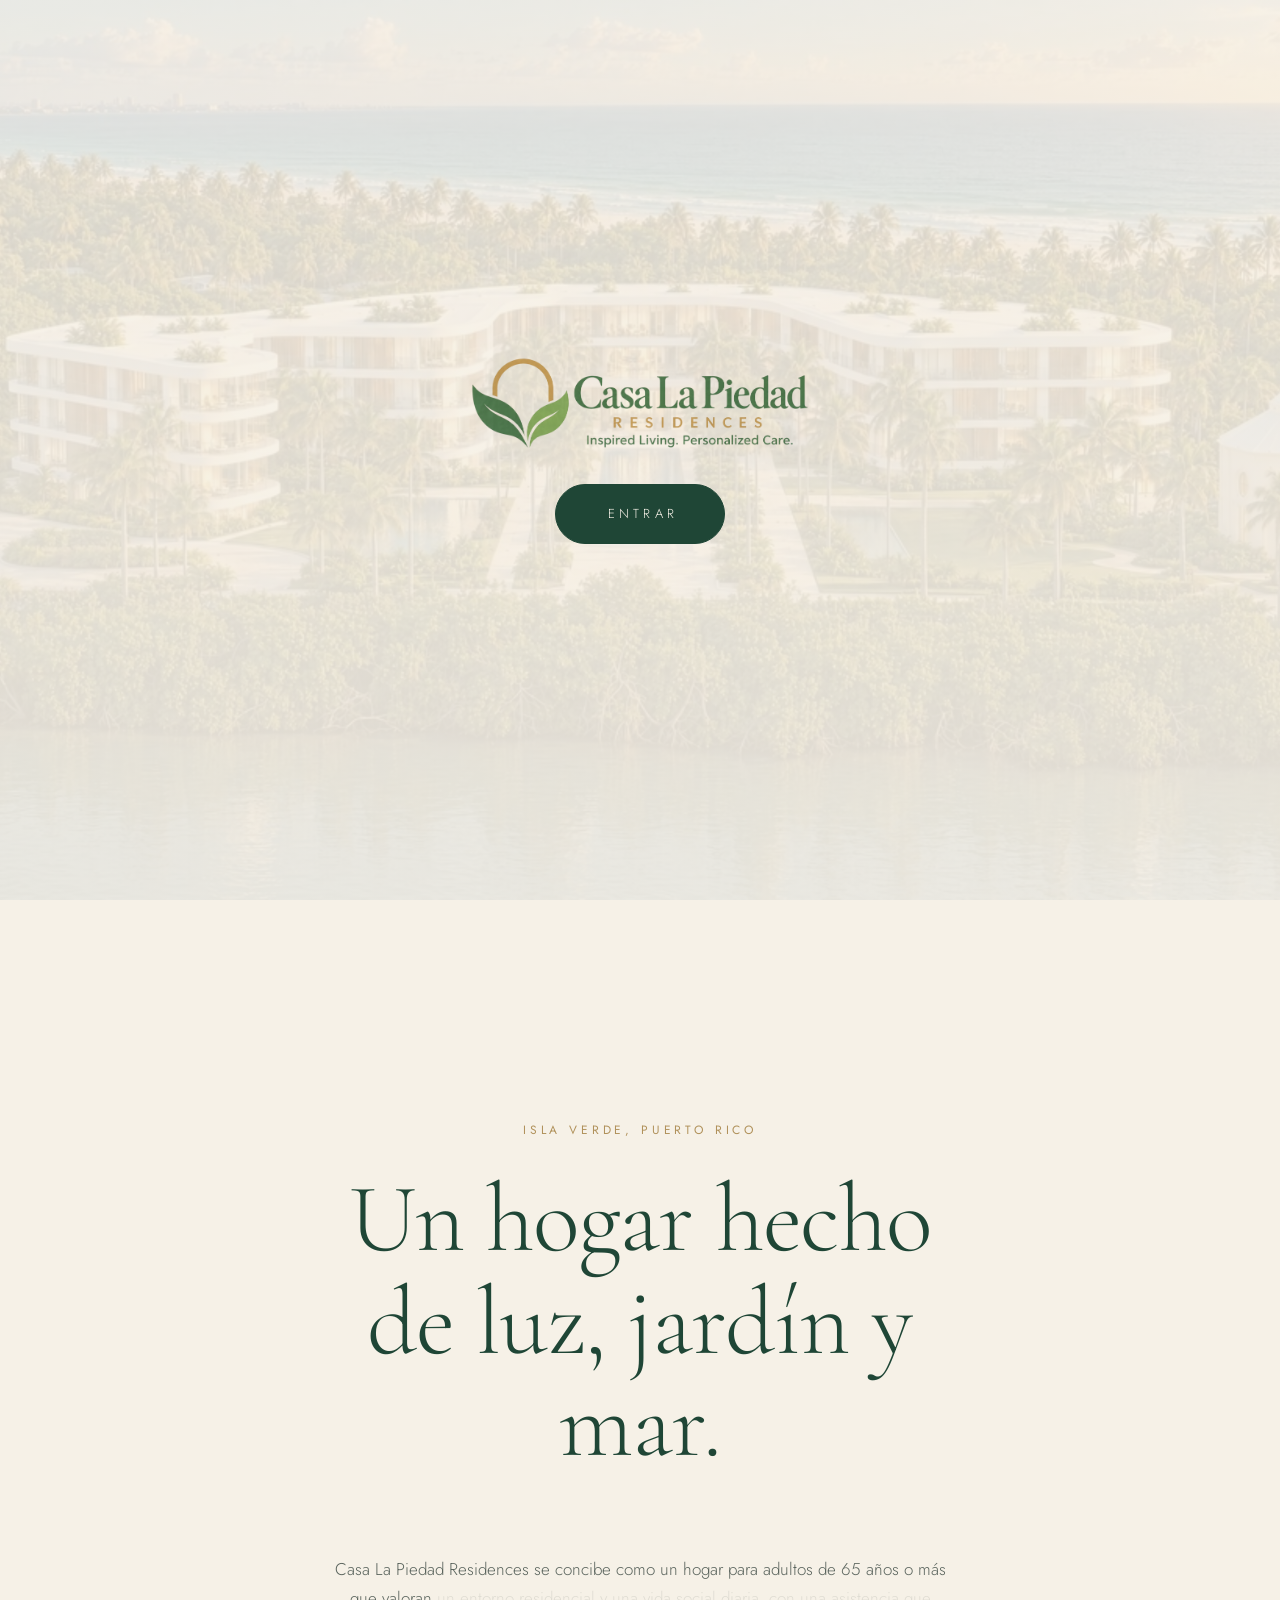
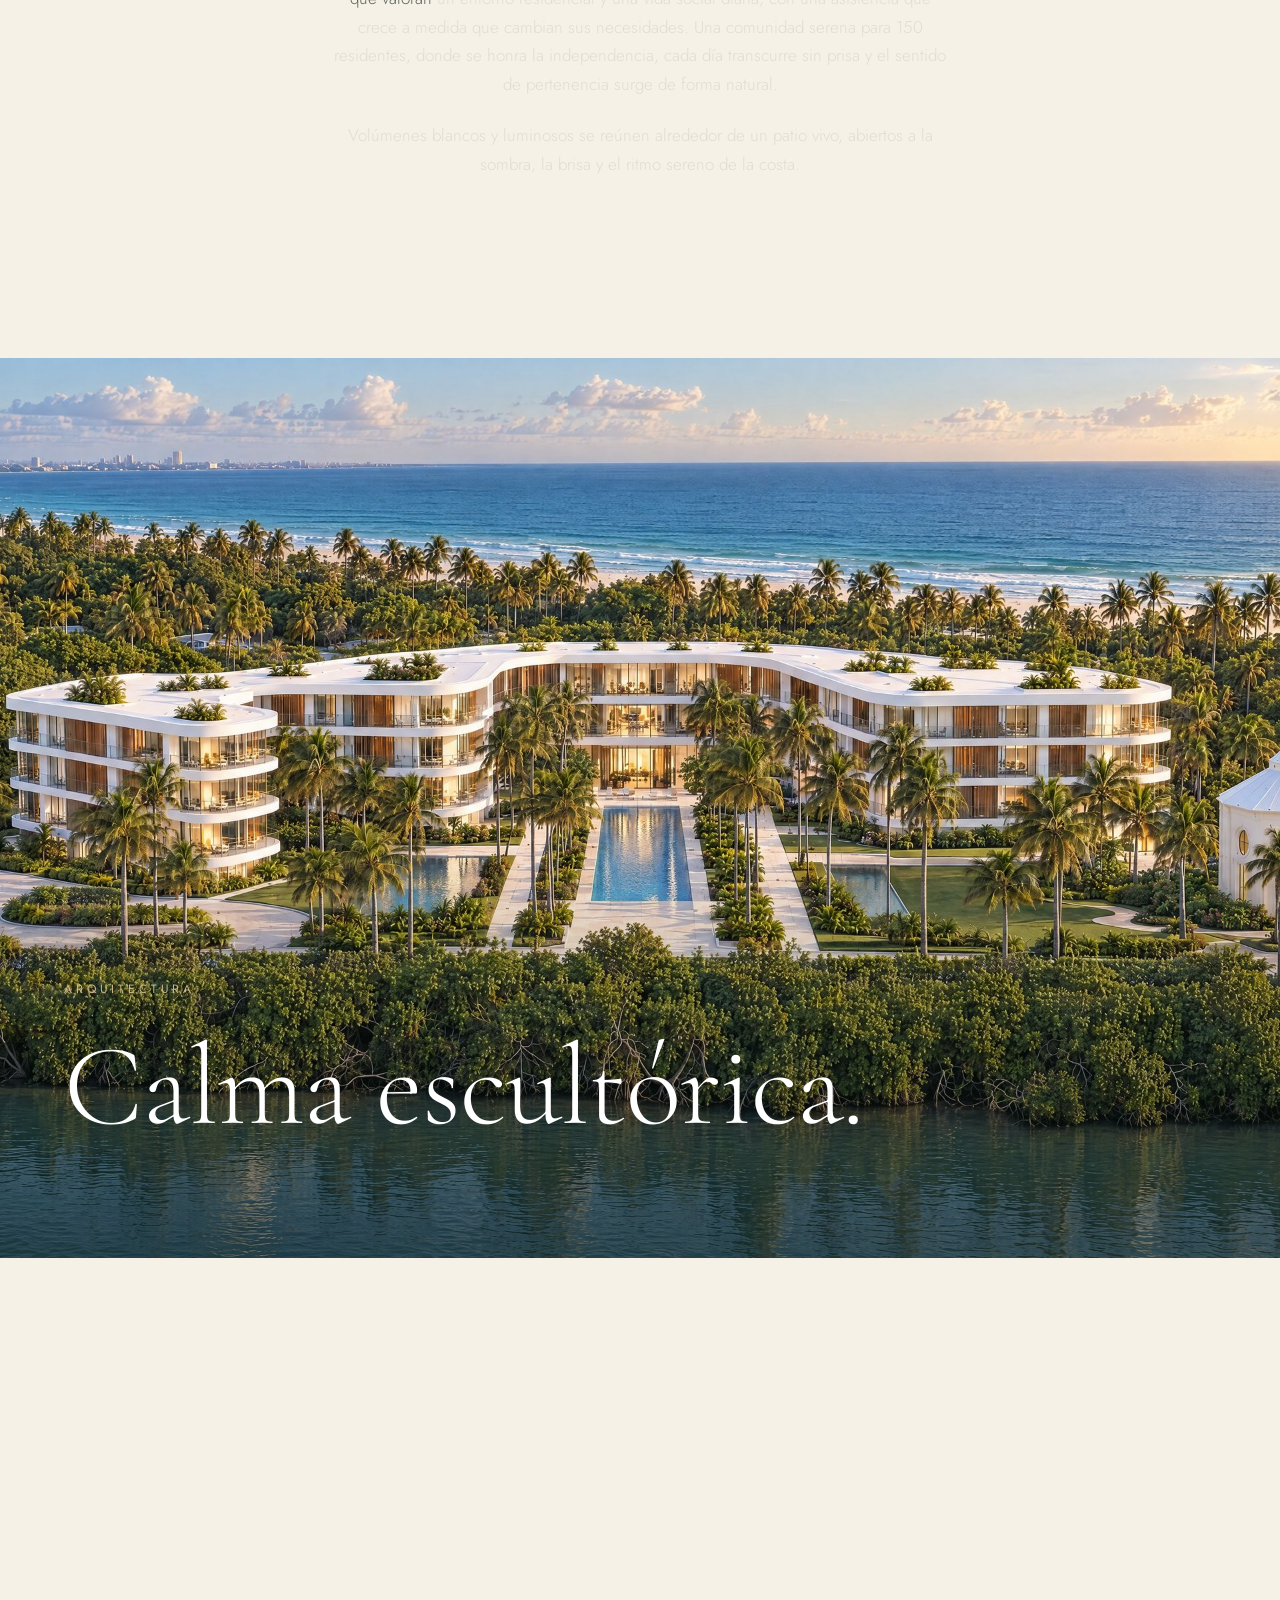
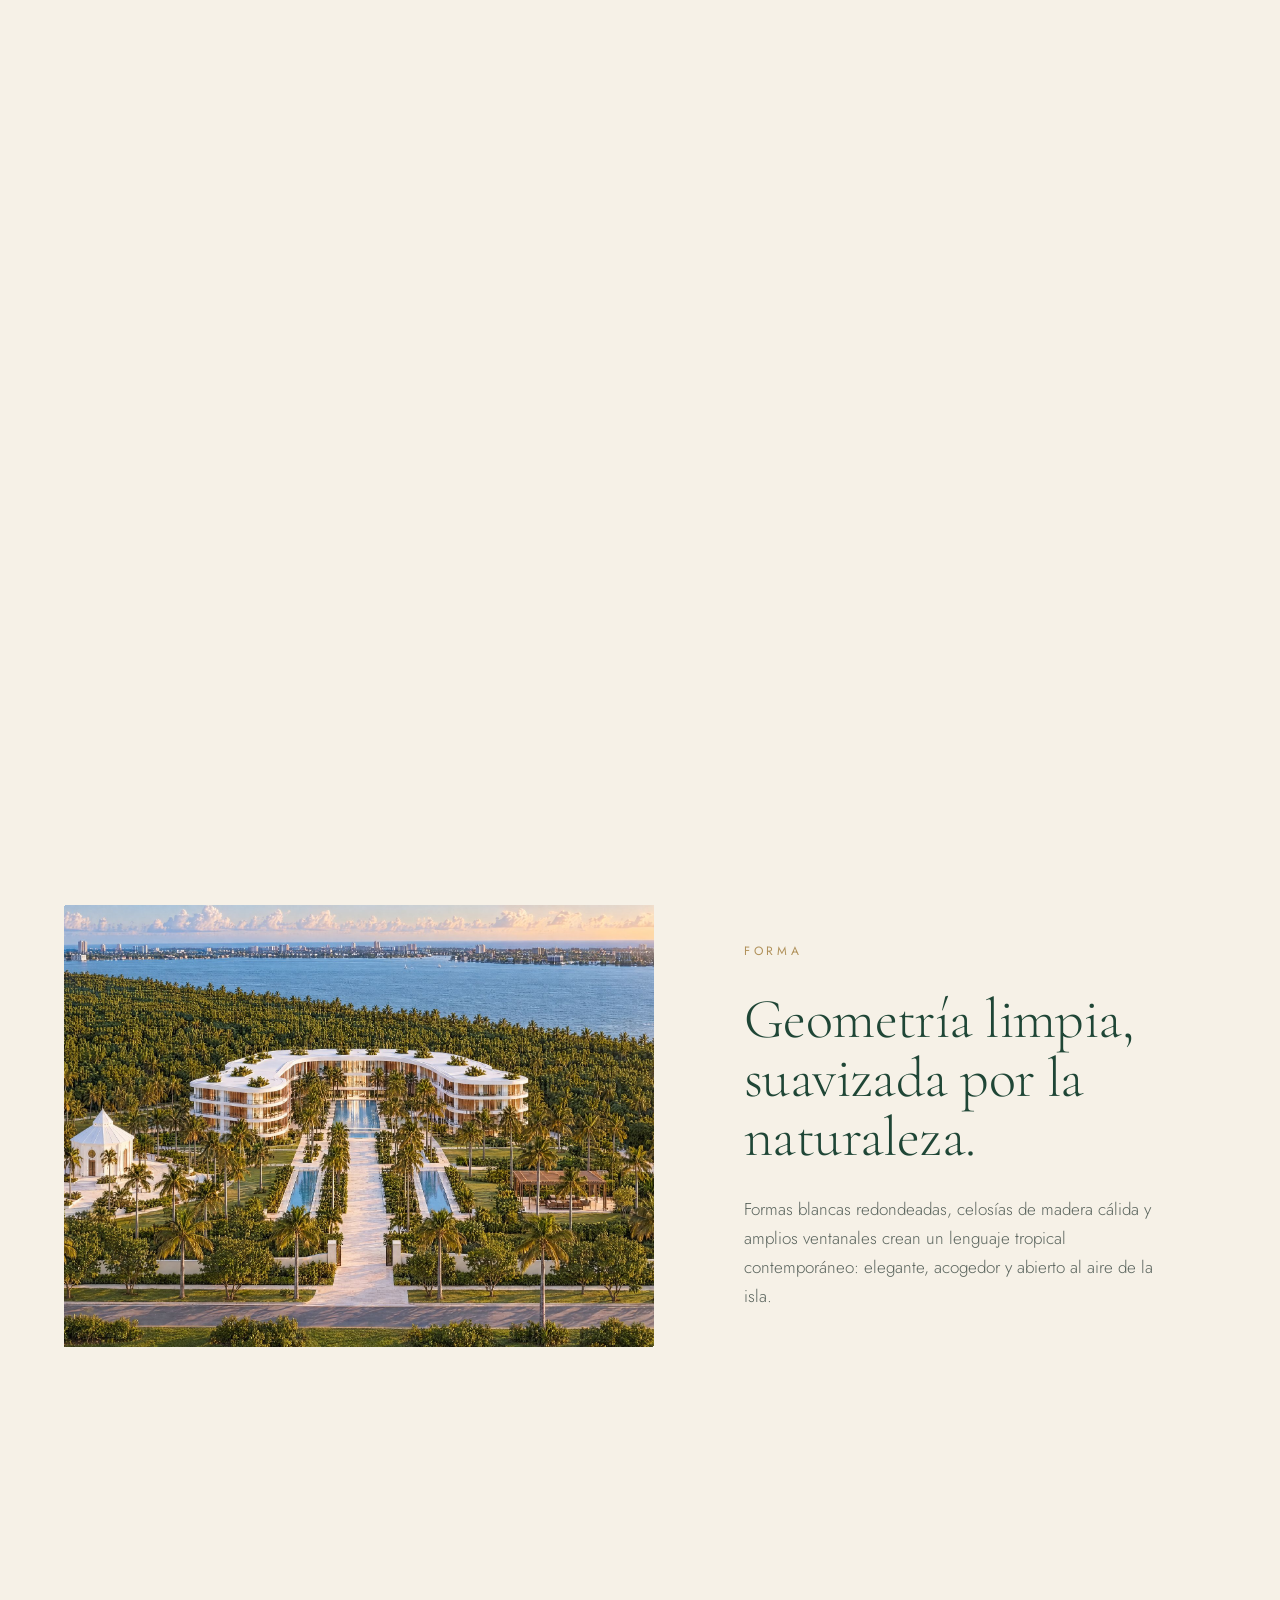
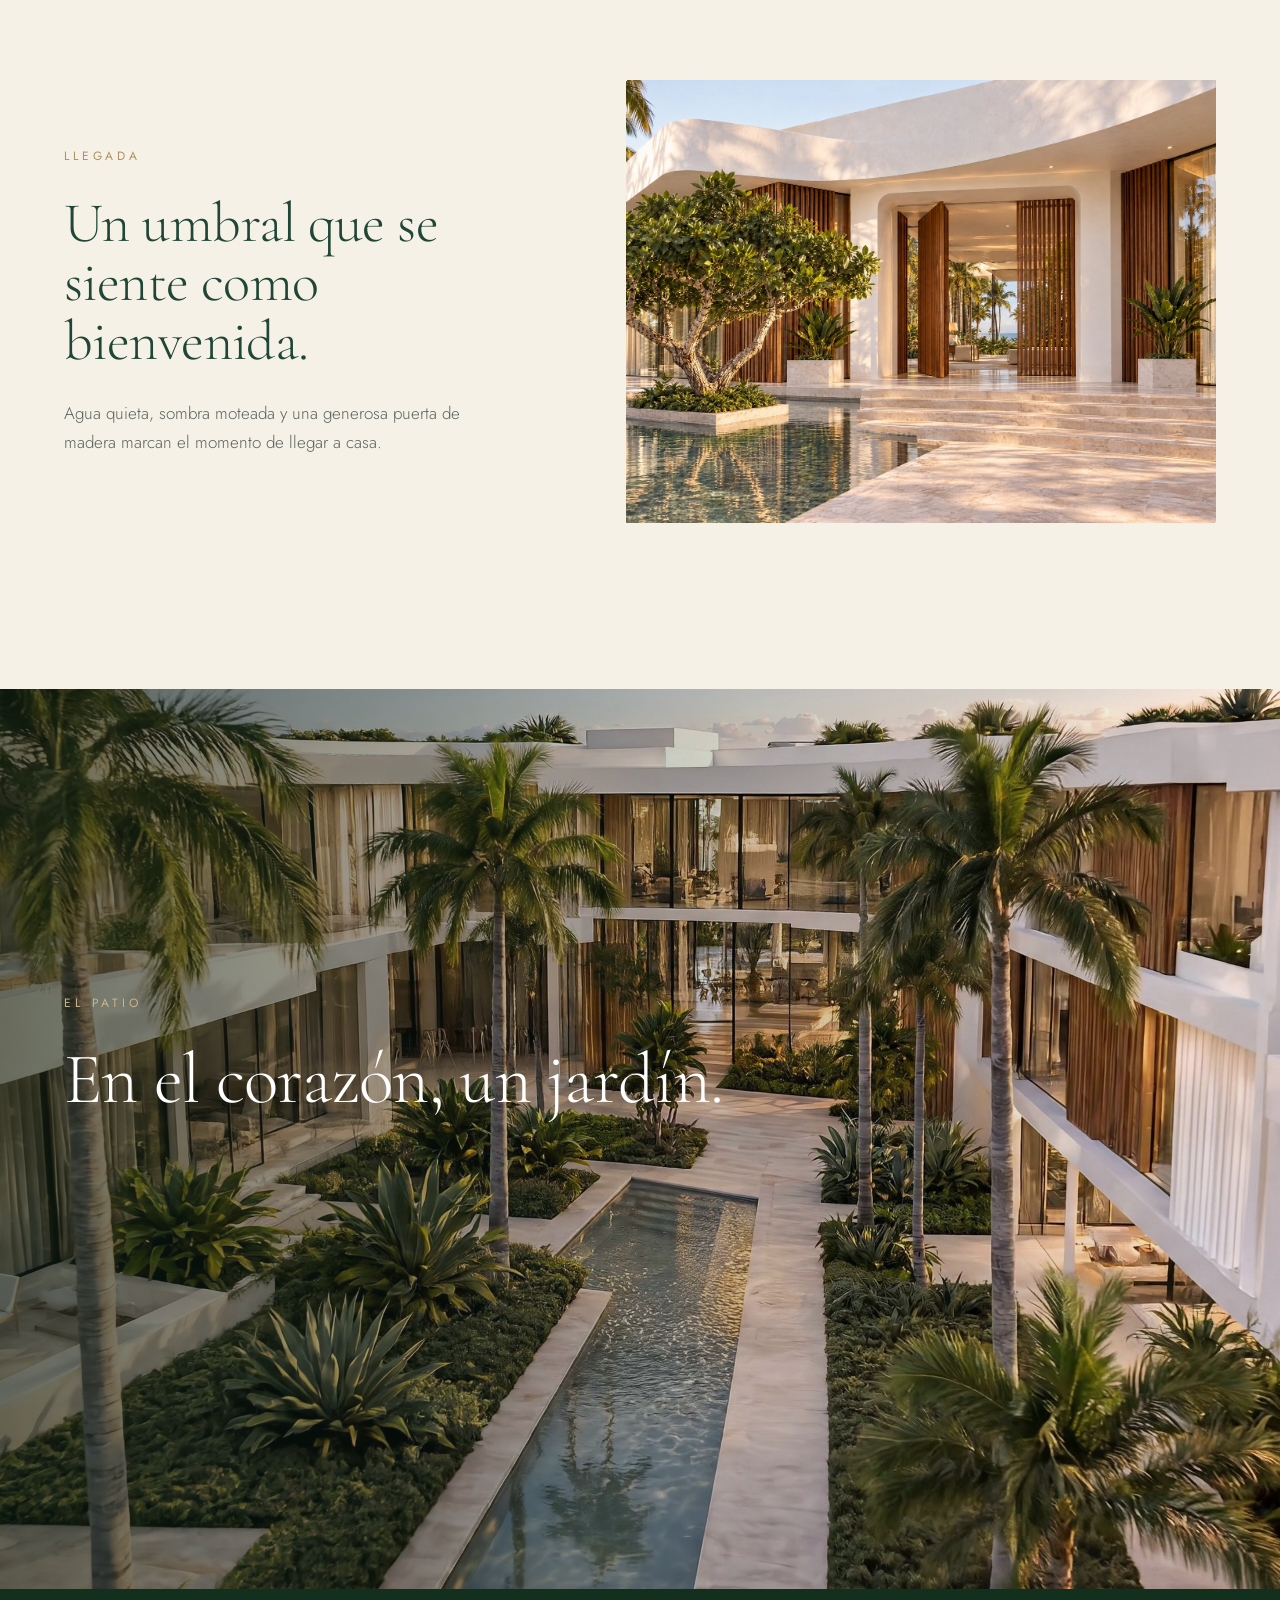
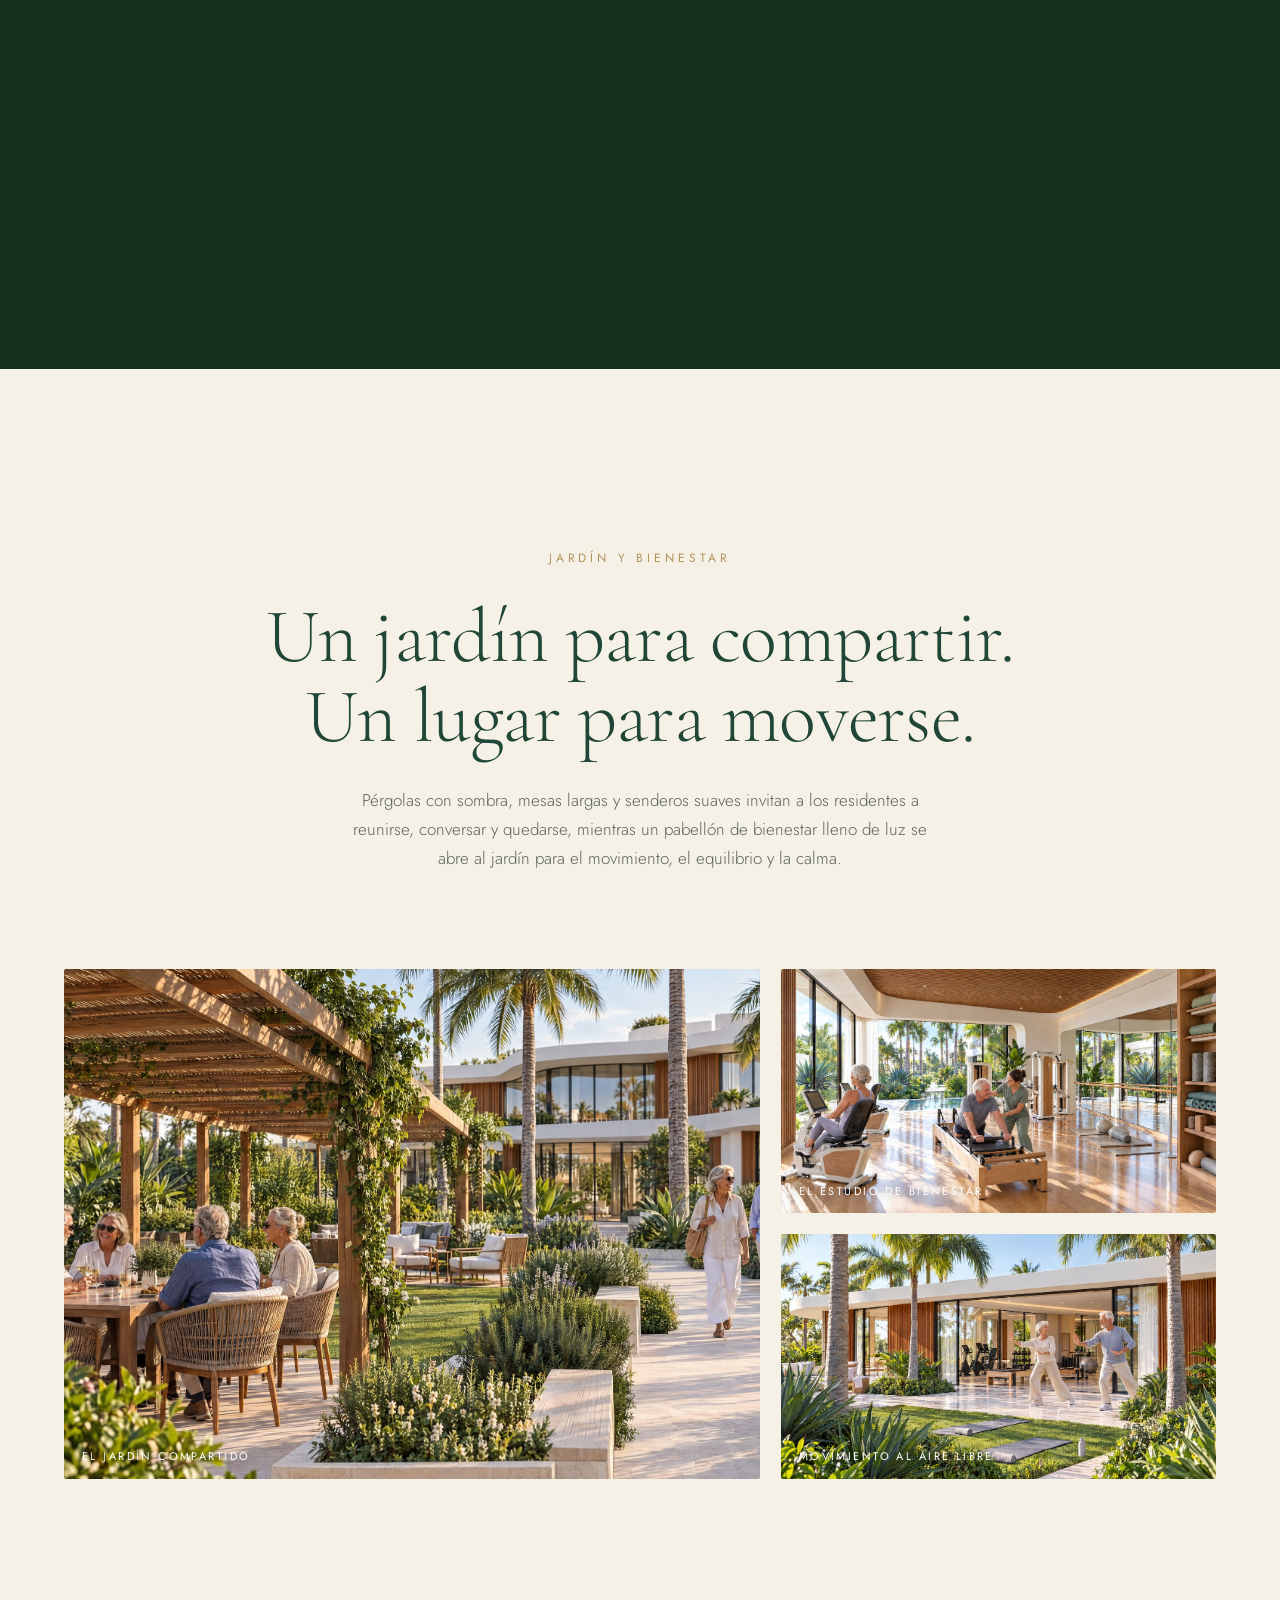
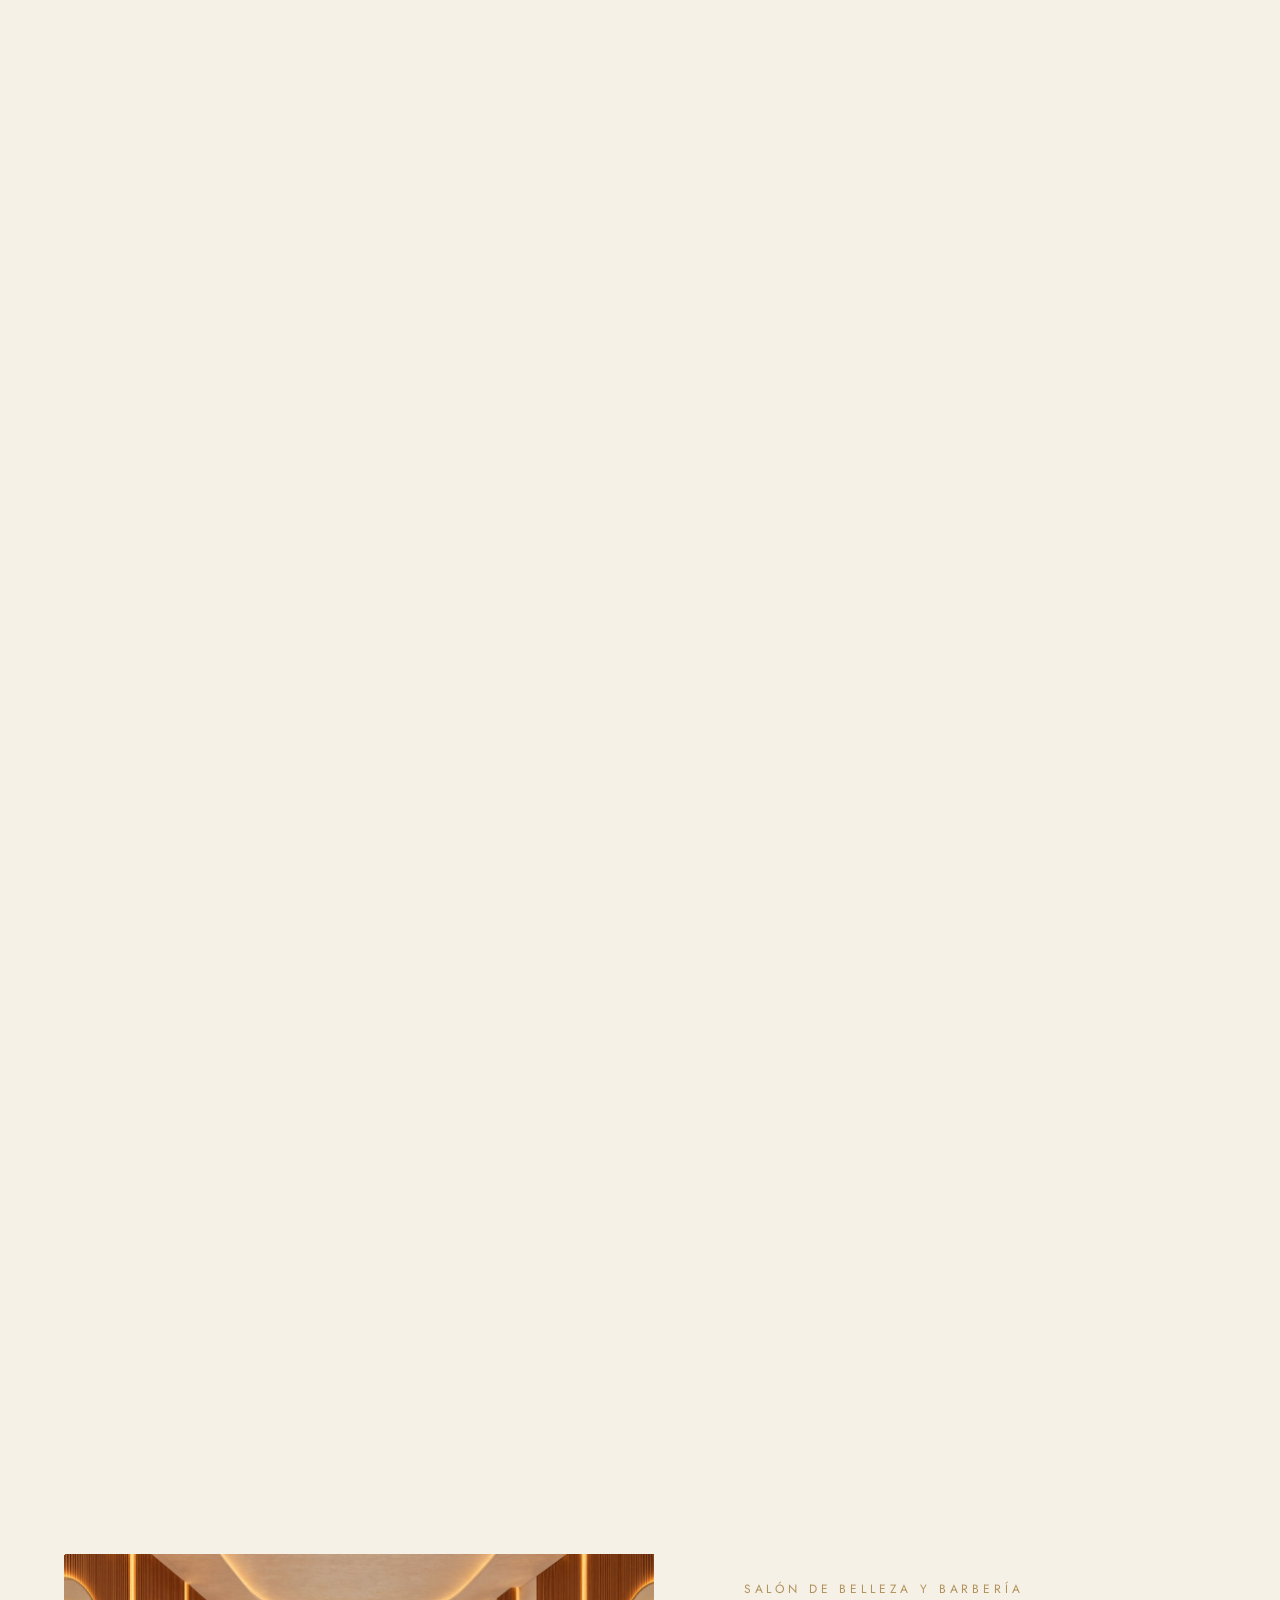
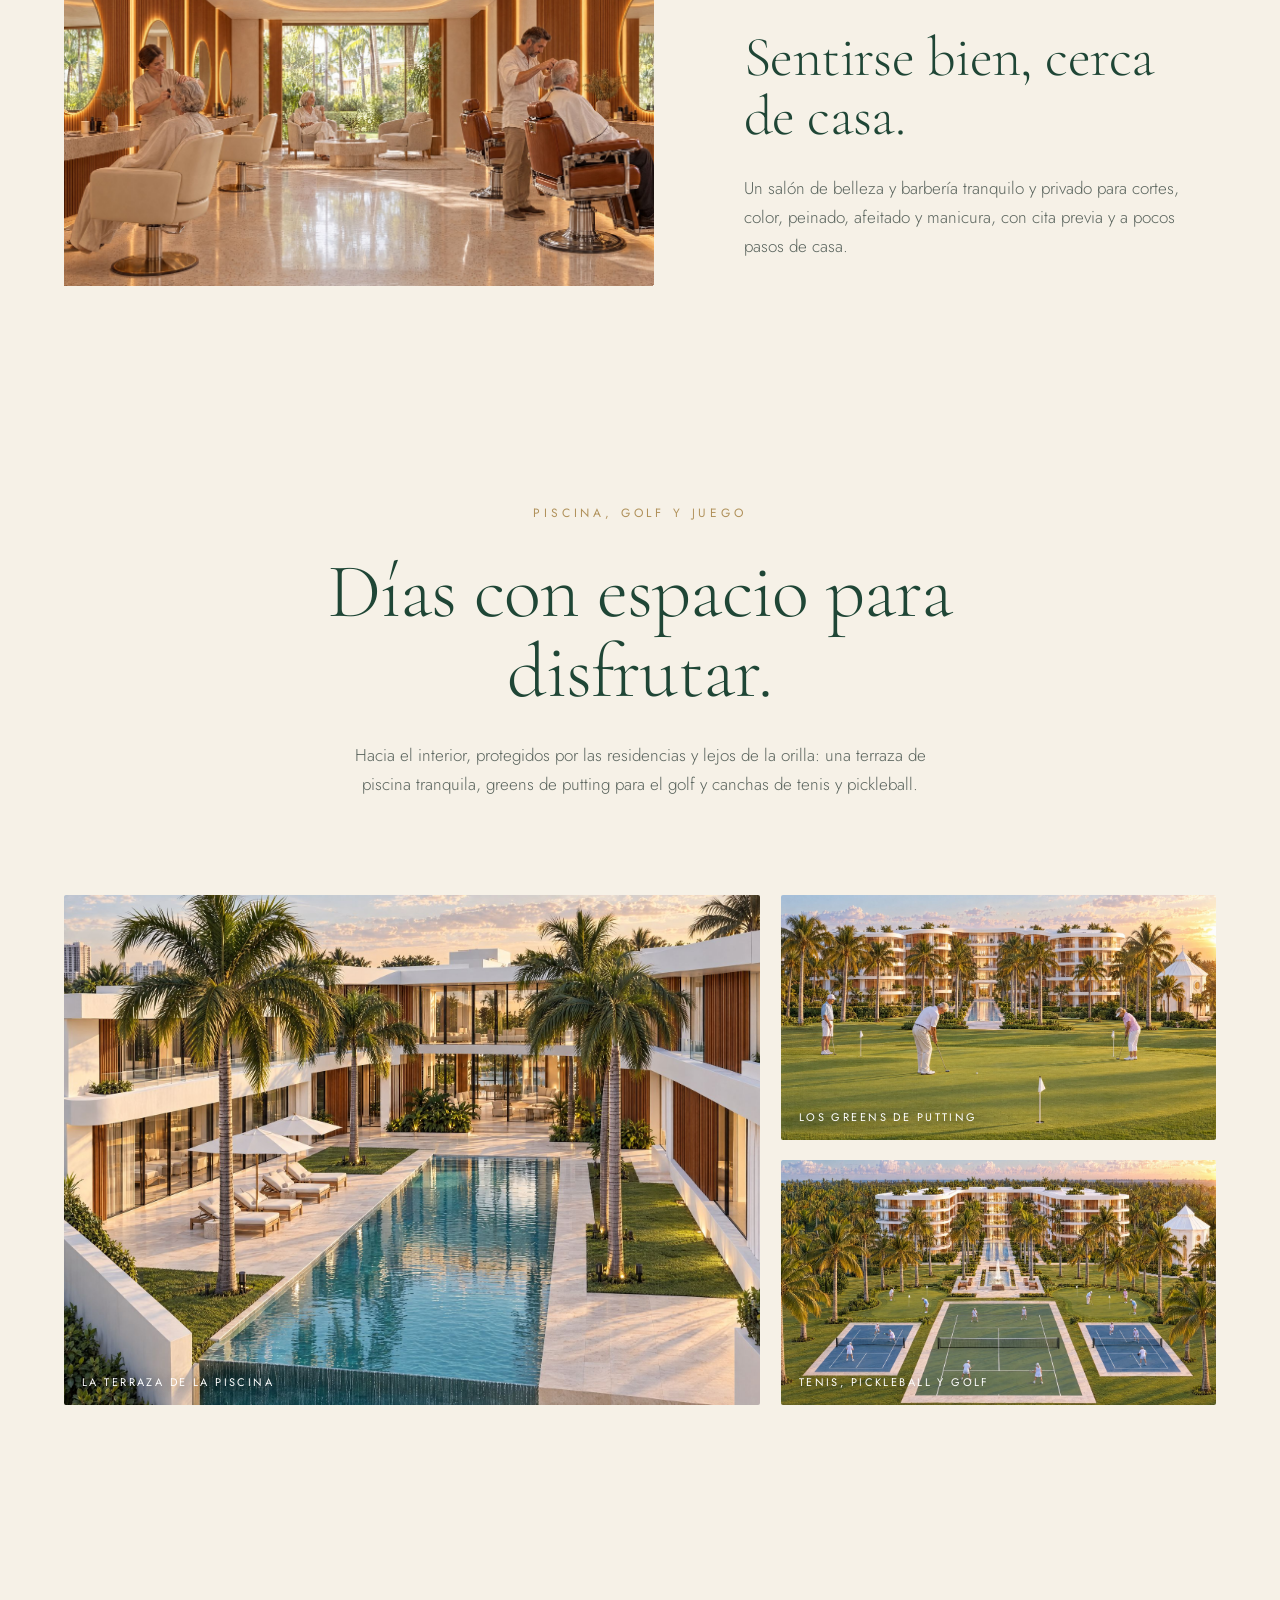
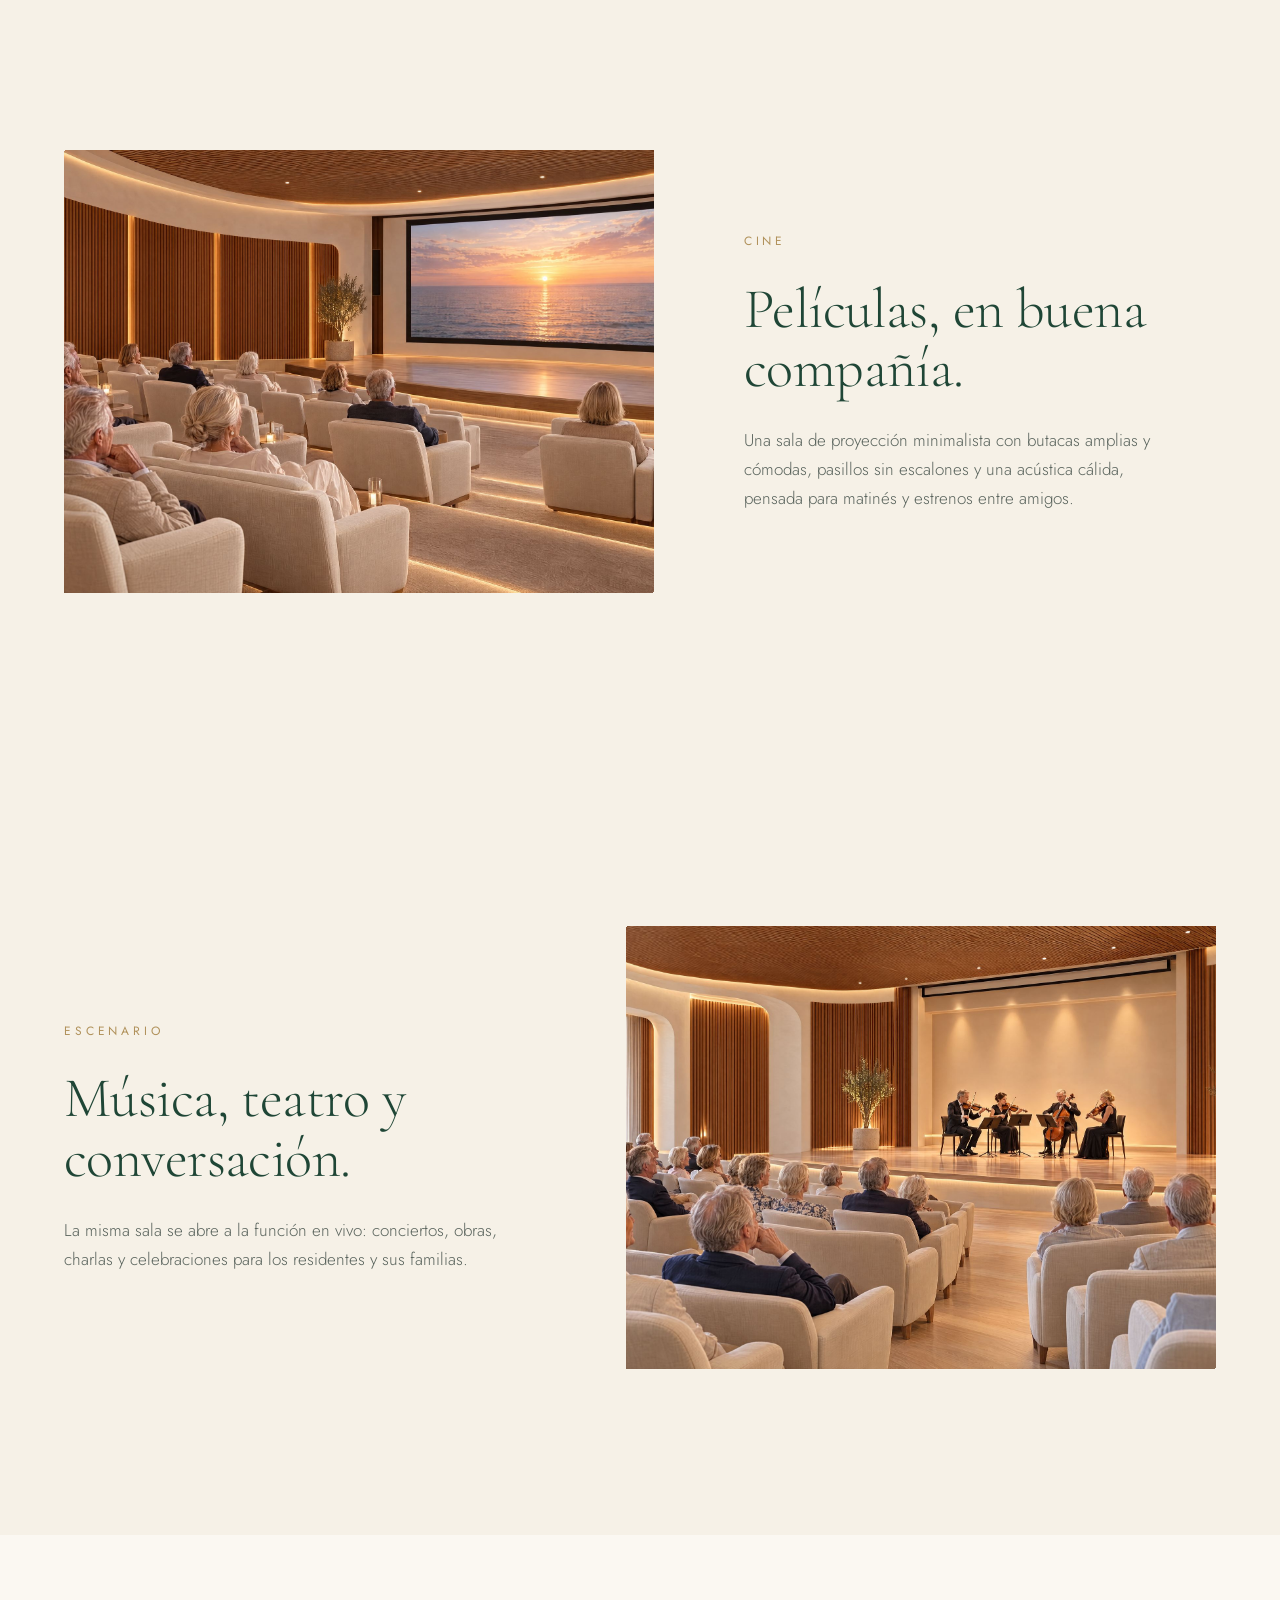
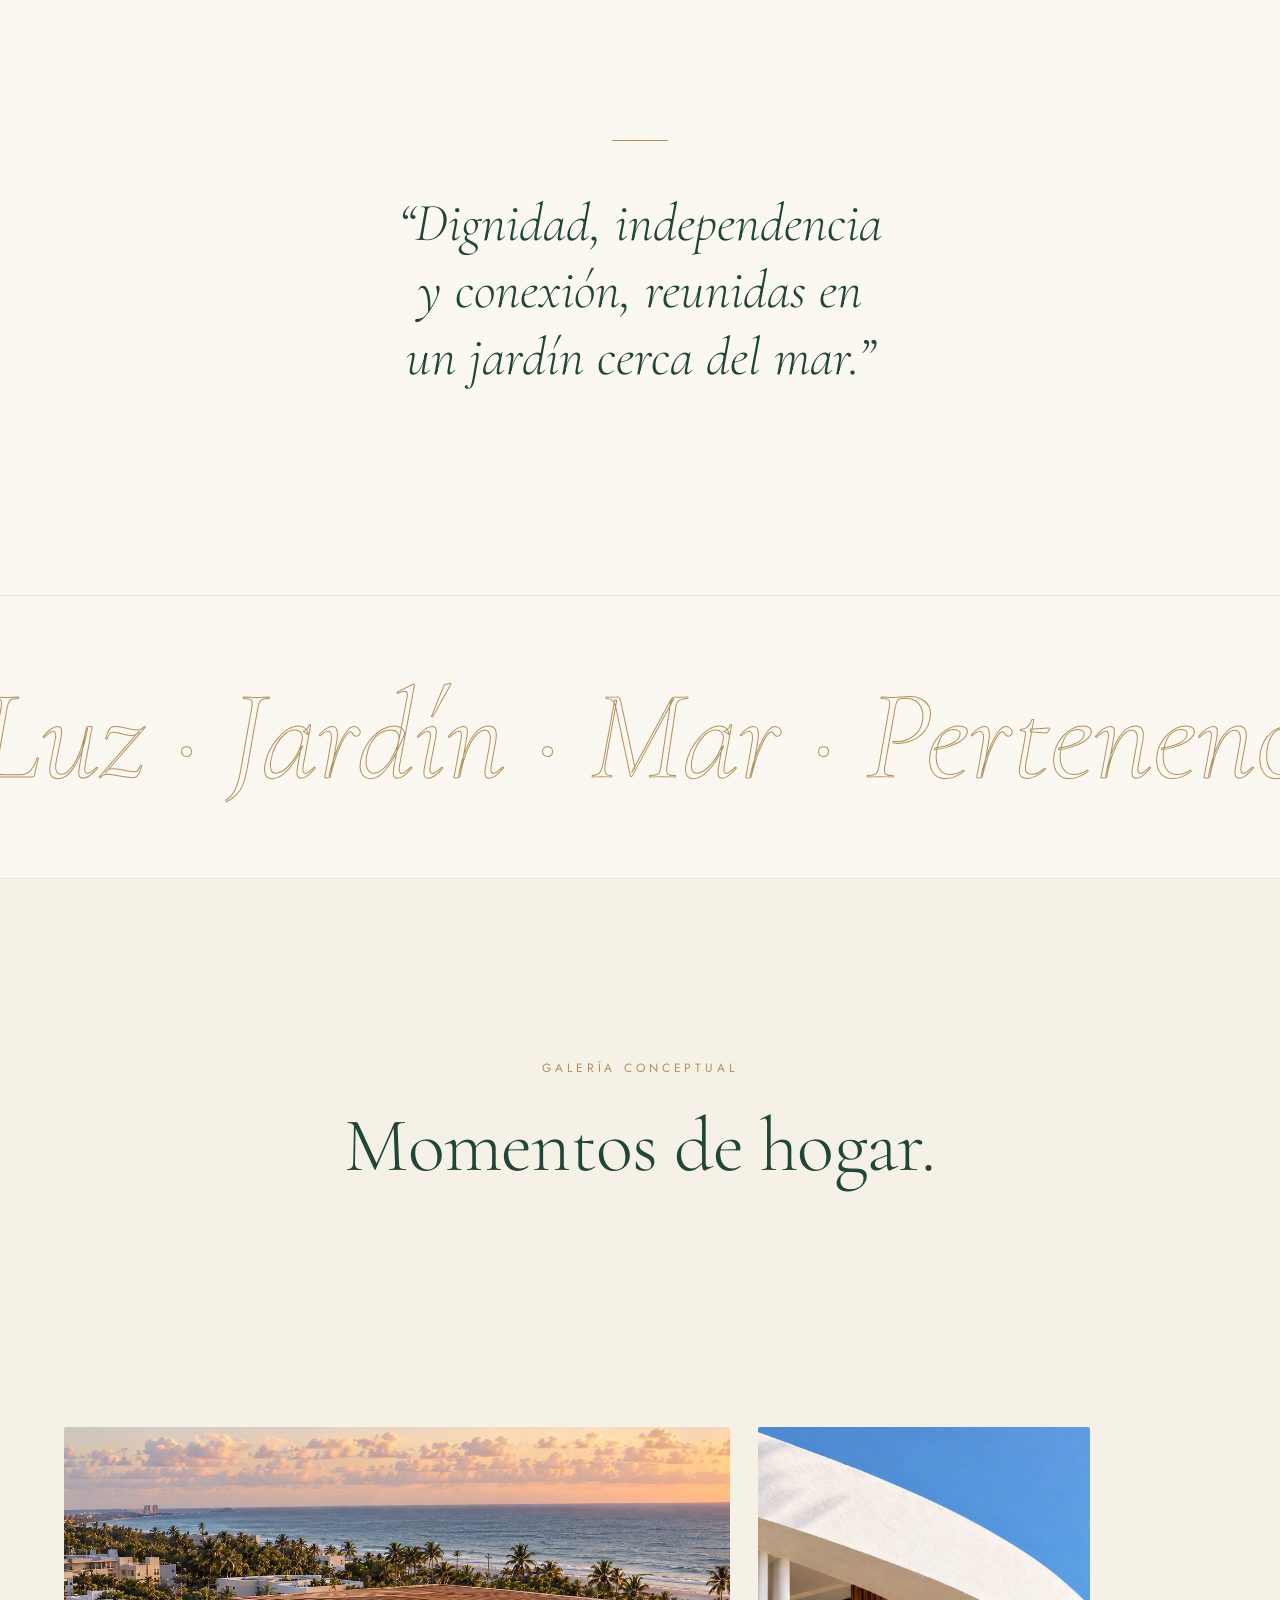
==== es/index.html @ bb7774e0 "Add dining, wellness bar and salon; centered courts with putting greens - New Dining section with a " ====
<!doctype html>
<html lang="es">
<head>
  <meta charset="utf-8">
  <meta name="viewport" content="width=device-width, initial-scale=1">
  <title>Casa La Piedad Residences · Isla Verde, Puerto Rico</title>
  <meta name="description" content="Visión conceptual de Casa La Piedad Residences en Isla Verde, Puerto Rico. Inspired Living. Personalized Care.">
  <meta name="theme-color" content="#f6f1e7">
  <link rel="canonical" href="https://casalapiedad.com/es/">
  <link rel="alternate" hreflang="en" href="https://casalapiedad.com/">
  <link rel="alternate" hreflang="es" href="https://casalapiedad.com/es/">
  <link rel="alternate" hreflang="x-default" href="https://casalapiedad.com/">
  <meta property="og:title" content="Casa La Piedad Residences">
  <meta property="og:description" content="Inspired Living. Personalized Care. Una visión conceptual en Isla Verde, Puerto Rico.">
  <meta property="og:image" content="https://casalapiedad.com/assets/img/og.jpg?v=10">
  <meta property="og:url" content="https://casalapiedad.com/es/">
  <meta property="og:locale" content="es_PR">
  <meta property="og:locale:alternate" content="en_US">
  <meta property="og:type" content="website">
  <meta name="twitter:card" content="summary_large_image">
  <link rel="icon" href="/assets/brand/favicon.png?v=2" type="image/png">
  <link rel="apple-touch-icon" href="/assets/brand/apple-touch-icon.png?v=2">
  <link rel="preconnect" href="https://fonts.googleapis.com">
  <link rel="preconnect" href="https://fonts.gstatic.com" crossorigin>
  <link href="https://fonts.googleapis.com/css2?family=Cormorant+Garamond:ital,wght@0,300;0,400;0,500;1,300;1,400&family=Jost:wght@300;400;500&display=swap" rel="stylesheet">
  <link rel="preload" as="image" href="/assets/img/aerial.jpg?v=10">
  <link rel="preload" as="image" href="/assets/brand/logo.png?v=2">
  <link rel="stylesheet" href="/styles.css?v=12">
  <script>document.documentElement.classList.add('js');</script>
</head>
<body>

  <div class="opening" id="opening" aria-hidden="true"></div>
  <div class="gate" id="gate">
    <img class="gate__logo" src="/assets/brand/logo.png?v=2" alt="Casa La Piedad Residences">
    <button class="gate__btn" id="gateBtn" type="button" data-i18n="gate.enter">Entrar</button>
  </div>

  <audio id="music" loop preload="auto" src="/assets/audio/ambient.mp3?v=1"></audio>
  <button class="soundtoggle" id="soundToggle" type="button" aria-pressed="false" data-i18n-aria="sound.toggle" aria-label="Reproducir o pausar la música">
    <span class="soundtoggle__bars" aria-hidden="true"><i></i><i></i><i></i><i></i></span>
    <span class="soundtoggle__label soundtoggle__label--on" data-i18n="sound.label">Sonido</span>
    <span class="soundtoggle__label soundtoggle__label--off" data-i18n="sound.tap">Toca para escuchar</span>
  </button>

  <header class="topbar" id="topbar">
    <a class="topbar__brand" href="#top" aria-label="Casa La Piedad Residences">
      <img src="/assets/brand/logo.png?v=2" alt="Casa La Piedad Residences" class="topbar__logo">
    </a>
    <nav class="topbar__nav" aria-label="Secciones">
      <a href="#vision" data-i18n="nav.vision">Visión</a>
      <a href="#architecture" data-i18n="nav.architecture">Arquitectura</a>
      <a href="#courtyard" data-i18n="nav.courtyard">Patio</a>
      <a href="#wellness" data-i18n="nav.wellness">Bienestar</a>
      <a href="#dining" data-i18n="nav.dining">Gastronomía</a>
      <a href="#leisure" data-i18n="nav.leisure">Ocio</a>
      <a href="#culture" data-i18n="nav.culture">Cultura</a>
      <a href="#gallery" data-i18n="nav.gallery">Galería</a>
    </nav>
    <nav class="langswitch" aria-label="Language / Idioma">
      <a href="/es/" hreflang="es" lang="es" data-lang="es" aria-current="true">ES</a>
      <span aria-hidden="true">·</span>
      <a href="/" hreflang="en" lang="en" data-lang="en">EN</a>
    </nav>
  </header>

  <!-- Opening -->
  <section class="hero" id="top">
    <div class="hero__media">
      <img class="hero__poster" src="/assets/img/aerial.jpg?v=10" alt="" aria-hidden="true">
      <video class="hero__video" id="heroVideo" muted playsinline loop preload="none" poster="/assets/img/aerial.jpg?v=10" aria-hidden="true"
        data-src="/assets/video/flyover.mp4?v=15" data-src-small="/assets/video/flyover-720.mp4?v=15"></video>
      <div class="hero__veil"></div>
    </div>
    <div class="hero__content">
      <h1 class="hero__brand"><img src="/assets/brand/logo.png?v=2" alt="Casa La Piedad Residences. Inspired Living. Personalized Care." class="hero__logo"></h1>
      <a href="#vision" class="btn btn--light" id="exploreBtn" data-i18n="hero.cta">Descubra la visión</a>
    </div>
    <nav class="langswitch langswitch--hero" aria-label="Language / Idioma">
      <a href="/es/" hreflang="es" lang="es" data-lang="es" aria-current="true">ES</a>
      <span aria-hidden="true">·</span>
      <a href="/" hreflang="en" lang="en" data-lang="en">EN</a>
    </nav>
    <span class="cinema__bar cinema__bar--top" aria-hidden="true"></span>
    <span class="cinema__bar cinema__bar--bottom" aria-hidden="true"></span>
    <button class="cinema__skip" id="cinemaSkip" type="button" data-i18n="cinema.skip">Saltar película</button>
    <p class="label label--hero" data-i18n="label">Visión conceptual · Casa La Piedad, Isla Verde</p>
    <button class="hero__sound" id="motionToggle" type="button" aria-pressed="false" data-i18n-aria="hero.pause" aria-label="Pausar película">
      <span class="pause-icon" aria-hidden="true"></span>
    </button>
  </section>

  <!-- Introduction -->
  <section class="intro" id="vision">
    <p class="eyebrow reveal" data-i18n="intro.eyebrow">Isla Verde, Puerto Rico</p>
    <h2 class="intro__title reveal" data-i18n="intro.title">Un hogar hecho de luz, jardín y mar.</h2>
    <div class="intro__body reveal">
      <p data-i18n="intro.p1">Casa La Piedad Residences se concibe como un hogar para adultos de 65 años o más que valoran un entorno residencial y una vida social diaria, con una asistencia que crece a medida que cambian sus necesidades. Una comunidad serena para 150 residentes, donde se honra la independencia, cada día transcurre sin prisa y el sentido de pertenencia surge de forma natural.</p>
      <p data-i18n="intro.p2">Volúmenes blancos y luminosos se reúnen alrededor de un patio vivo, abiertos a la sombra, la brisa y el ritmo sereno de la costa.</p>
    </div>
  </section>

  <!-- Immersive architecture -->
  <section class="immersive" id="architecture">
    <div class="immersive__sticky">
    <figure class="immersive__frame">
      <video class="motion" muted loop playsinline preload="none" poster="/assets/img/establishing.jpg?v=11" data-src="/assets/video/clips/establishing.mp4?v=1" role="img" aria-label="Vista conceptual desde la Laguna Los Corozos de la residencia y la iglesia, con la playa y el mar al fondo"></video>
    </figure>
    <div class="immersive__caption">
      <p class="eyebrow eyebrow--light" data-i18n="arch.eyebrow">Arquitectura</p>
      <h2 data-i18n="arch.title">Calma escultórica.</h2>
    </div>
    </div>
  </section>

  <section class="split">
    <figure class="split__image reveal">
      <video class="motion" muted loop playsinline preload="none" poster="/assets/img/form.jpg?v=11" data-src="/assets/video/clips/form.mp4?v=2" role="img" aria-label="Vista conceptual desde la Calle Marginal del conjunto residencial, con la iglesia y la Laguna Los Corozos detrás"></video>
    </figure>
    <div class="split__text reveal">
      <p class="eyebrow" data-i18n="form.eyebrow">Forma</p>
      <h2 data-i18n="form.title">Geometría limpia, suavizada por la naturaleza.</h2>
      <p data-i18n="form.body">Formas blancas redondeadas, celosías de madera cálida y amplios ventanales crean un lenguaje tropical contemporáneo: elegante, acogedor y abierto al aire de la isla.</p>
    </div>
  </section>

  <section class="split split--reverse">
    <figure class="split__image reveal">
      <video class="motion" muted loop playsinline preload="none" poster="/assets/img/arrival.jpg?v=5" data-src="/assets/video/clips/arrival.mp4?v=1" role="img" aria-label="Pórtico de llegada conceptual con puerta de madera, espejo de agua y vegetación tropical"></video>
    </figure>
    <div class="split__text reveal">
      <p class="eyebrow" data-i18n="arrival.eyebrow">Llegada</p>
      <h2 data-i18n="arrival.title">Un umbral que se siente como bienvenida.</h2>
      <p data-i18n="arrival.body">Agua quieta, sombra moteada y una generosa puerta de madera marcan el momento de llegar a casa.</p>
    </div>
  </section>

  <!-- Courtyard sequence -->
  <section class="courtyard" id="courtyard">
    <div class="courtyard__sticky">
      <div class="courtyard__stage">
        <video class="courtyard__img is-active motion" muted loop playsinline preload="none" poster="/assets/img/courtyard.jpg?v=5" data-src="/assets/video/clips/courtyard.mp4?v=1" role="img" aria-label="Patio conceptual con palmas, espejo de agua y balcones curvos"></video>
        <video class="courtyard__img motion" muted loop playsinline preload="none" poster="/assets/img/corridor.jpg?v=5" data-src="/assets/video/clips/corridor.mp4?v=1" role="img" aria-label="Galería conceptual llena de luz con vista al patio"></video>
        <video class="courtyard__img motion" muted loop playsinline preload="none" poster="/assets/img/living.jpg?v=5" data-src="/assets/video/clips/living.mp4?v=1" role="img" aria-label="Sala conceptual de doble altura abierta al patio"></video>
        <div class="courtyard__veil"></div>
      </div>
      <div class="courtyard__copy">
        <p class="eyebrow eyebrow--light" data-i18n="court.eyebrow">El patio</p>
        <ol class="courtyard__steps">
          <li class="is-active"><h2 data-i18n="court.s1">En el corazón, un jardín.</h2></li>
          <li><h2 data-i18n="court.s2">Luz que se mueve con el día.</h2></li>
          <li><h2 data-i18n="court.s3">Interior y exterior, una sola experiencia.</h2></li>
        </ol>
      </div>
    </div>
    <div class="courtyard__track" aria-hidden="true">
      <span></span><span></span><span></span>
    </div>
  </section>

  <!-- Garden and wellness -->
  <section class="wellness" id="wellness">
    <header class="wellness__head reveal">
      <p class="eyebrow" data-i18n="well.eyebrow">Jardín y bienestar</p>
      <h2 data-i18n="well.title">Un jardín para compartir. Un lugar para moverse.</h2>
      <p class="wellness__body" data-i18n="well.body">Pérgolas con sombra, mesas largas y senderos suaves invitan a los residentes a reunirse, conversar y quedarse, mientras un pabellón de bienestar lleno de luz se abre al jardín para el movimiento, el equilibrio y la calma.</p>
    </header>
    <div class="wellness__grid">
      <figure class="wellness__item wellness__item--big reveal">
        <video class="motion" muted loop playsinline preload="none" poster="/assets/img/garden.jpg?v=6" data-src="/assets/video/clips/garden.mp4?v=1" role="img" aria-label="Jardín compartido conceptual con pérgola de teca donde los residentes se reúnen en una mesa larga"></video>
        <figcaption data-i18n="well.cap1">El jardín compartido</figcaption>
      </figure>
      <figure class="wellness__item reveal">
        <video class="motion" muted loop playsinline preload="none" poster="/assets/img/gym.jpg?v=7" data-src="/assets/video/clips/gym.mp4?v=1" role="img" aria-label="Estudio de bienestar conceptual lleno de luz donde los residentes se ejercitan con una fisioterapeuta"></video>
        <figcaption data-i18n="well.cap2">El estudio de bienestar</figcaption>
      </figure>
      <figure class="wellness__item reveal">
        <video class="motion" muted loop playsinline preload="none" poster="/assets/img/pavilion.jpg?v=7" data-src="/assets/video/clips/pavilion.mp4?v=1" role="img" aria-label="Pabellón de bienestar conceptual donde dos residentes practican tai chi en la terraza"></video>
        <figcaption data-i18n="well.cap3">Movimiento al aire libre</figcaption>
      </figure>
    </div>
  </section>

  <!-- Dining, nutrition and personal care -->
  <section class="split split--wide" id="dining">
    <figure class="split__image reveal">
      <video class="motion" muted loop playsinline preload="none" poster="/assets/img/restaurant.jpg?v=5" data-src="/assets/video/clips/restaurant.mp4?v=2" role="img" aria-label="Restaurante conceptual donde los residentes cenan en mesas vestidas de lino mientras un chef emplata en la cocina abierta"></video>
    </figure>
    <div class="split__text reveal">
      <p class="eyebrow" data-i18n="dine.eyebrow">Gastronomía</p>
      <h2 data-i18n="dine.title">Una mesa para reunirse.</h2>
      <p data-i18n="dine.body">Menús de autor servidos en un comedor cálido y luminoso que se abre a la terraza del jardín: desayunos sin prisa, almuerzos largos y cenas a la luz de las velas entre amigos.</p>
    </div>
  </section>

  <section class="split split--wide split--reverse">
    <figure class="split__image reveal">
      <video class="motion" muted loop playsinline preload="none" poster="/assets/img/wellnessbar.jpg?v=1" data-src="/assets/video/clips/wellnessbar.mp4?v=1" role="img" aria-label="Bar de bienestar conceptual donde una nutricionista revisa un plan de alimentación personal con dos residentes"></video>
    </figure>
    <div class="split__text reveal">
      <p class="eyebrow" data-i18n="bar.eyebrow">Bar de bienestar</p>
      <h2 data-i18n="bar.title">Nutrición, con guía personal.</h2>
      <p data-i18n="bar.body">Jugos frescos, batidos y platos ligeros, con una nutricionista que ayuda a cada residente a diseñar un plan de alimentación personal para su energía, su equilibrio y su disfrute.</p>
    </div>
  </section>

  <section class="split split--wide">
    <figure class="split__image reveal">
      <video class="motion" muted loop playsinline preload="none" poster="/assets/img/salon.jpg?v=1" data-src="/assets/video/clips/salon.mp4?v=1" role="img" aria-label="Salón de belleza y barbería conceptual donde una estilista y un barbero atienden a los residentes"></video>
    </figure>
    <div class="split__text reveal">
      <p class="eyebrow" data-i18n="salon.eyebrow">Salón de belleza y barbería</p>
      <h2 data-i18n="salon.title">Sentirse bien, cerca de casa.</h2>
      <p data-i18n="salon.body">Un salón de belleza y barbería tranquilo y privado para cortes, color, peinado, afeitado y manicura, con cita previa y a pocos pasos de casa.</p>
    </div>
  </section>

  <!-- Pool, golf and play, set inland from the shore -->
  <section class="wellness wellness--leisure" id="leisure">
    <header class="wellness__head reveal">
      <p class="eyebrow" data-i18n="leis.eyebrow">Piscina, golf y juego</p>
      <h2 data-i18n="leis.title">Días con espacio para disfrutar.</h2>
      <p class="wellness__body" data-i18n="leis.body">Hacia el interior, protegidos por las residencias y lejos de la orilla: una terraza de piscina tranquila, greens de putting para el golf y canchas de tenis y pickleball.</p>
    </header>
    <div class="wellness__grid">
      <figure class="wellness__item wellness__item--big reveal">
        <video class="motion" muted loop playsinline preload="none" poster="/assets/img/pool.jpg?v=4" data-src="/assets/video/clips/pool.mp4?v=1" role="img" aria-label="Terraza de piscina conceptual enmarcada por las residencias, lejos de la playa"></video>
        <figcaption data-i18n="leis.cap1">La terraza de la piscina</figcaption>
      </figure>
      <figure class="wellness__item reveal">
        <video class="motion" muted loop playsinline preload="none" poster="/assets/img/putting.jpg?v=1" data-src="/assets/video/clips/putting.mp4?v=1" role="img" aria-label="Green de putting conceptual donde los residentes practican golf, con la residencia y la iglesia al fondo"></video>
        <figcaption data-i18n="leis.cap2">Los greens de putting</figcaption>
      </figure>
      <figure class="wellness__item reveal">
        <video class="motion" muted loop playsinline preload="none" poster="/assets/img/courts.jpg?v=6" data-src="/assets/video/clips/courts.mp4?v=2" role="img" aria-label="Jardín deportivo conceptual con una cancha de tenis centrada, dos canchas de pickleball, greens de putting y una fuente moderna"></video>
        <figcaption data-i18n="leis.cap3">Tenis, pickleball y golf</figcaption>
      </figure>
    </div>
  </section>

  <!-- Cinema and stage -->
  <section class="split" id="culture">
    <figure class="split__image reveal">
      <video class="motion" muted loop playsinline preload="none" poster="/assets/img/cinema.jpg?v=2" data-src="/assets/video/clips/cinema.mp4?v=2" role="img" aria-label="Sala de proyección minimalista conceptual donde los residentes ven una película desde butacas amplias"></video>
    </figure>
    <div class="split__text reveal">
      <p class="eyebrow" data-i18n="cine.eyebrow">Cine</p>
      <h2 data-i18n="cine.title">Películas, en buena compañía.</h2>
      <p data-i18n="cine.body">Una sala de proyección minimalista con butacas amplias y cómodas, pasillos sin escalones y una acústica cálida, pensada para matinés y estrenos entre amigos.</p>
    </div>
  </section>

  <section class="split split--reverse">
    <figure class="split__image reveal">
      <video class="motion" muted loop playsinline preload="none" poster="/assets/img/theatre.jpg?v=3" data-src="/assets/video/clips/theatre.mp4?v=3" role="img" aria-label="Sala de funciones conceptual donde los residentes disfrutan de un cuarteto de cuerdas sobre un escenario bajo de madera"></video>
    </figure>
    <div class="split__text reveal">
      <p class="eyebrow" data-i18n="stage.eyebrow">Escenario</p>
      <h2 data-i18n="stage.title">Música, teatro y conversación.</h2>
      <p data-i18n="stage.body">La misma sala se abre a la función en vivo: conciertos, obras, charlas y celebraciones para los residentes y sus familias.</p>
    </div>
  </section>

  <!-- Belonging -->
  <section class="quote">
    <p class="quote__text reveal" data-i18n="quote">“Dignidad, independencia y conexión, reunidas en un jardín cerca del mar.”</p>
  </section>

  <!-- Words in motion -->
  <div class="marquee" aria-hidden="true">
    <div class="marquee__track">
      <span data-i18n="marquee">Luz · Jardín · Mar · Pertenencia · Hogar · </span>
      <span data-i18n="marquee">Luz · Jardín · Mar · Pertenencia · Hogar · </span>
      <span data-i18n="marquee">Luz · Jardín · Mar · Pertenencia · Hogar · </span>
    </div>
  </div>

  <!-- Gallery -->
  <section class="gallery" id="gallery">
    <header class="gallery__head reveal">
      <p class="eyebrow" data-i18n="gallery.eyebrow">Galería conceptual</p>
      <h2 data-i18n="gallery.title">Momentos de hogar.</h2>
    </header>
    <div class="hscroll">
    <div class="hscroll__sticky">
    <div class="gallery__grid">
      <button class="tile tile--wide reveal" data-full="/assets/img/rooftop.jpg?v=5" data-i18n-cap="cap.rooftop" data-caption="Terraza jardín al atardecer">
        <video class="motion" muted loop playsinline preload="none" poster="/assets/img/rooftop.jpg?v=5" data-src="/assets/video/clips/rooftop.mp4?v=1" role="img" aria-label="Terraza jardín conceptual en la azotea al atardecer"></video>
      </button>
      <button class="tile tile--tall reveal" data-full="/assets/img/detail.jpg?v=5" data-i18n-cap="cap.detail" data-caption="Luz, sombra y textura">
        <video class="motion" muted loop playsinline preload="none" poster="/assets/img/detail.jpg?v=5" data-src="/assets/video/clips/detail.mp4?v=1" role="img" aria-label="Detalle conceptual de un balcón blanco curvo con celosía de madera"></video>
      </button>
      <button class="tile reveal" data-full="/assets/img/suite.jpg?v=5" data-i18n-cap="cap.suite" data-caption="Una residencia privada">
        <video class="motion" muted loop playsinline preload="none" poster="/assets/img/suite.jpg?v=5" data-src="/assets/video/clips/suite.mp4?v=1" role="img" aria-label="Residencia privada conceptual llena de luz"></video>
      </button>
      <button class="tile reveal" data-full="/assets/img/living.jpg?v=5" data-i18n-cap="cap.living" data-caption="Espacios para reunirse">
        <video class="motion" muted loop playsinline preload="none" poster="/assets/img/living.jpg?v=5" data-src="/assets/video/clips/living.mp4?v=1" role="img" aria-label="Sala común conceptual"></video>
      </button>
      <button class="tile tile--wide reveal" data-full="/assets/img/garden-aerial.jpg?v=8" data-i18n-cap="cap.gardenAerial" data-caption="Jardín y pabellón de bienestar">
        <video class="motion" muted loop playsinline preload="none" poster="/assets/img/garden-aerial.jpg?v=8" data-src="/assets/video/clips/garden-aerial.mp4?v=1" role="img" aria-label="Vista aérea conceptual del jardín y el pabellón de bienestar junto a las residencias"></video>
      </button>
      <button class="tile tile--wide reveal" data-full="/assets/img/descent.jpg?v=5" data-i18n-cap="cap.descent" data-caption="Camino a la entrada">
        <video class="motion" muted loop playsinline preload="none" poster="/assets/img/descent.jpg?v=5" data-src="/assets/video/clips/descent.mp4?v=1" role="img" aria-label="Vista aérea baja conceptual hacia la entrada"></video>
      </button>
      <button class="tile reveal" data-full="/assets/img/courtyard.jpg?v=5" data-i18n-cap="cap.courtyard" data-caption="El patio">
        <video class="motion" muted loop playsinline preload="none" poster="/assets/img/courtyard.jpg?v=5" data-src="/assets/video/clips/courtyard.mp4?v=1" role="img" aria-label="Jardín del patio conceptual"></video>
      </button>
    </div>
    </div>
    </div>
  </section>

  <!-- Closing -->
  <footer class="closing">
    <img src="/assets/brand/logo.png?v=2" alt="Casa La Piedad Residences. Inspired Living. Personalized Care." class="closing__logo" loading="lazy">
    <p class="closing__line" data-i18n="closing">Un lugar sereno y moderno para sentirse en casa.</p>
    <p class="label" data-i18n="label">Visión conceptual · Casa La Piedad, Isla Verde</p>
    <p class="fineprint" data-i18n="disclaimer">Todas las imágenes son conceptuales e ilustran una arquitectura propuesta. No representan un desarrollo existente, aprobado ni con permisos otorgados. Inspiración arquitectónica: Casa La Piedad, de Cotaparedes Arquitectos.</p>
  </footer>

  <!-- Lightbox -->
  <div class="lightbox" id="lightbox" role="dialog" aria-modal="true" aria-label="Visor de imágenes" hidden>
    <button class="lightbox__close" id="lightboxClose" type="button" aria-label="Cerrar">&times;</button>
    <figure>
      <img id="lightboxImg" src="" alt="">
      <figcaption id="lightboxCap"></figcaption>
    </figure>
  </div>

  <script src="https://cdn.jsdelivr.net/npm/lenis@1.1.13/dist/lenis.min.js" defer></script>
  <script src="/main.js?v=11" defer></script>
</body>
</html>
---- styles.css ----
:root {
  --ivory: #f6f1e7;
  --ivory-deep: #eee6d6;
  --paper: #fbf8f2;
  --green: #1f4636;
  --green-deep: #13301f;
  --green-soft: #5c7a62;
  --gold: #b0915a;
  --gold-soft: #cdb489;
  --ink: #23302a;
  --ink-soft: #5a645d;
  --white: #ffffff;
  --serif: "Cormorant Garamond", "Times New Roman", serif;
  --sans: "Jost", "Helvetica Neue", Arial, sans-serif;
  --gutter: clamp(20px, 5vw, 72px);
  --ease: cubic-bezier(.22, .61, .36, 1);
}

*, *::before, *::after { box-sizing: border-box; }
html { scroll-behavior: smooth; -webkit-text-size-adjust: 100%; }
body {
  margin: 0;
  background: var(--ivory);
  color: var(--ink);
  font-family: var(--sans);
  font-weight: 300;
  font-size: 17px;
  line-height: 1.7;
  -webkit-font-smoothing: antialiased;
  overflow-x: hidden;
}
img, video { display: block; max-width: 100%; }
a { color: inherit; }
h1, h2 { font-family: var(--serif); font-weight: 300; margin: 0; letter-spacing: -.01em; line-height: 1.05; }
p { margin: 0; }

.eyebrow {
  font-size: 12px;
  letter-spacing: .32em;
  text-transform: uppercase;
  color: var(--gold);
  font-weight: 400;
  margin-bottom: 28px;
}
.eyebrow--light { color: var(--gold-soft); }

.label {
  font-size: 11px;
  letter-spacing: .24em;
  text-transform: uppercase;
  color: var(--ink-soft);
}

/* Top bar */
.topbar {
  position: fixed;
  inset: 0 0 auto 0;
  z-index: 50;
  display: flex;
  align-items: center;
  justify-content: space-between;
  gap: 24px;
  padding: 18px var(--gutter);
  transition: background .6s var(--ease), transform .6s var(--ease), opacity .6s var(--ease);
  opacity: 0;
  transform: translateY(-100%);
  pointer-events: none;
}
.topbar.is-visible {
  opacity: 1;
  transform: none;
  pointer-events: auto;
  background: rgba(246, 241, 231, .88);
  backdrop-filter: blur(14px);
  -webkit-backdrop-filter: blur(14px);
  border-bottom: 1px solid rgba(176, 145, 90, .18);
}
.topbar__logo { height: 50px; width: auto; }
.topbar__brand { flex-shrink: 0; }
.topbar__nav { display: flex; gap: clamp(12px, 2.6vw - 4px, 36px); }
.topbar__nav a {
  text-decoration: none;
  font-size: 12px;
  letter-spacing: .22em;
  text-transform: uppercase;
  color: var(--green);
  position: relative;
}
.topbar__nav a::after {
  content: "";
  position: absolute;
  left: 0; right: 0; bottom: -6px;
  height: 1px;
  background: var(--gold);
  transform: scaleX(0);
  transform-origin: left;
  transition: transform .5s var(--ease);
}
.topbar__nav a:hover::after { transform: scaleX(1); }
@media (max-width: 1240px) { .topbar__nav a { font-size: 11px; letter-spacing: .16em; } }
@media (max-width: 1060px) { .topbar__nav { gap: 12px; } .topbar__nav a { font-size: 10.5px; letter-spacing: .12em; } }
@media (max-width: 1000px) { .topbar__nav { display: none; } }
.langswitch {
  display: flex;
  align-items: center;
  gap: 10px;
  font: 400 12px/1 var(--sans);
  letter-spacing: .22em;
  color: var(--green);
}
.langswitch a {
  text-decoration: none;
  padding: 8px 2px;
  opacity: .55;
  border-bottom: 1px solid transparent;
  transition: opacity .4s var(--ease), border-color .4s var(--ease);
}
.langswitch a:hover { opacity: 1; }
.langswitch a[aria-current] { opacity: 1; border-bottom-color: var(--gold); }
.langswitch span { opacity: .4; }
.langswitch--hero {
  position: absolute;
  z-index: 3;
  top: 22px;
  right: var(--gutter);
  color: var(--white);
  animation: rise 2.2s var(--ease) .6s both;
}
.langswitch--hero a[aria-current] { border-bottom-color: var(--gold-soft); }

/* Hero */
.hero {
  position: relative;
  height: 100vh;
  height: 100svh;
  min-height: 560px;
  overflow: hidden;
  color: var(--white);
  display: grid;
  place-items: center;
  text-align: center;
}
.hero__media { position: absolute; inset: 0; }
.hero__poster, .hero__video {
  position: absolute;
  inset: 0;
  width: 100%;
  height: 100%;
  object-fit: cover;
}
.hero__poster { animation: slowzoom 24s var(--ease) forwards; }
.hero__video { opacity: 0; transition: opacity 1.6s var(--ease); }
.hero__video.is-playing { opacity: 1; }
.hero__veil {
  position: absolute;
  inset: 0;
  background:
    radial-gradient(ellipse at center, rgba(10, 25, 18, .28) 0%, rgba(10, 25, 18, .5) 70%, rgba(10, 25, 18, .7) 100%),
    linear-gradient(to bottom, rgba(10, 25, 18, .35), transparent 30%, transparent 65%, rgba(10, 25, 18, .55));
}
.hero__content {
  position: relative;
  z-index: 2;
  padding: 0 var(--gutter);
  display: flex;
  flex-direction: column;
  align-items: center;
  animation: rise 2.2s var(--ease) .3s both;
}
.hero__brand {
  position: relative;
  margin: 0;
  padding: clamp(24px, 3vw, 44px) clamp(28px, 4vw, 60px);
}
.hero__brand::before {
  content: "";
  position: absolute;
  inset: -45% -25%;
  z-index: -1;
  background: radial-gradient(ellipse at center,
    rgba(251, 248, 242, .82) 0%,
    rgba(251, 248, 242, .62) 32%,
    rgba(251, 248, 242, .26) 56%,
    rgba(251, 248, 242, 0) 74%);
  filter: blur(6px);
  pointer-events: none;
}
.hero__logo {
  width: min(560px, 74vw);
  height: auto;
}
.hero__tagline {
  margin-top: 26px;
  font-family: var(--serif);
  font-style: italic;
  font-size: clamp(20px, 2.4vw, 28px);
  letter-spacing: .02em;
  color: #f3ead6;
}
.btn {
  display: inline-block;
  margin-top: 48px;
  padding: 18px 40px;
  text-decoration: none;
  font-size: 12px;
  letter-spacing: .3em;
  text-transform: uppercase;
  border: 1px solid currentColor;
  border-radius: 999px;
  transition: background .5s var(--ease), color .5s var(--ease), border-color .5s var(--ease);
}
.btn--light { color: var(--white); border-color: rgba(255, 255, 255, .7); }
.btn--light:hover { background: var(--gold); border-color: var(--gold); color: var(--white); }
.label--hero {
  position: absolute;
  z-index: 2;
  left: var(--gutter);
  bottom: 28px;
  color: rgba(255, 255, 255, .72);
  text-align: left;
}
.hero__sound {
  position: absolute;
  z-index: 2;
  right: calc(var(--gutter) + 132px);
  bottom: 20px;
  width: 40px;
  height: 40px;
  border-radius: 50%;
  background: rgba(255, 255, 255, .08);
  border: 1px solid rgba(255, 255, 255, .45);
  cursor: pointer;
  display: none;
  place-items: center;
}
.hero__sound.is-ready { display: grid; }
.pause-icon {
  width: 10px;
  height: 12px;
  border-left: 3px solid #fff;
  border-right: 3px solid #fff;
}
.hero__sound[aria-pressed="true"] .pause-icon {
  border: 0;
  width: 0; height: 0;
  border-left: 11px solid #fff;
  border-top: 7px solid transparent;
  border-bottom: 7px solid transparent;
  margin-left: 3px;
}

/* Cinema mode: "Explore the Vision" plays the film full screen, then scrolls on */
.hero__content, .label--hero, .langswitch--hero, .hero__sound, .hero__veil {
  transition: opacity 1.4s var(--ease);
}
.is-cinema .label--hero,
.is-cinema .langswitch--hero,
.is-cinema .hero__sound { animation: none; opacity: 0; pointer-events: none; }
.is-cinema .hero__content {
  pointer-events: none;
  animation: cinemaTitle 40s linear forwards; /* duration set to the film's length in main.js */
}
.is-cinema .hero__content .btn { opacity: 0; transition: opacity .6s var(--ease); }
@keyframes cinemaTitle {
  0% { opacity: 0; transform: translateY(14px); animation-timing-function: var(--ease); }
  6% { opacity: 1; transform: none; }
  60% { opacity: 1; transform: none; animation-timing-function: ease-in-out; }
  94% { opacity: 0; transform: translateY(-8px); }
  100% { opacity: 0; transform: translateY(-8px); }
}
.is-cinema .hero__veil { opacity: .15; }
.is-cinema .topbar { opacity: 0; pointer-events: none; }
.cinema__bar {
  position: absolute;
  left: 0;
  right: 0;
  z-index: 3;
  height: 0;
  background: #0b0f0c;
  transition: height 1.6s cubic-bezier(.65, 0, .35, 1);
  pointer-events: none;
}
.cinema__bar--top { top: 0; }
.cinema__bar--bottom { bottom: 0; }
.is-cinema .cinema__bar { height: 9vh; }
.cinema__skip {
  position: absolute;
  z-index: 4;
  left: var(--gutter);
  bottom: calc(9vh + 18px);
  padding: 10px 18px;
  border-radius: 999px;
  border: 1px solid rgba(255, 255, 255, .45);
  background: rgba(0, 0, 0, .18);
  color: #fff;
  font: 400 11px/1 var(--sans);
  letter-spacing: .24em;
  text-transform: uppercase;
  cursor: pointer;
  opacity: 0;
  pointer-events: none;
  transition: opacity 1s var(--ease) .8s;
}
.is-cinema .cinema__skip { opacity: 1; pointer-events: auto; }
.cinema__skip:hover { background: rgba(0, 0, 0, .35); }

/* Intro */
.intro {
  padding: clamp(110px, 18vw, 220px) var(--gutter) clamp(90px, 14vw, 180px);
  max-width: 1320px;
  margin: 0 auto;
  text-align: center;
}
.intro__title {
  font-size: clamp(44px, 7.6vw, 112px);
  color: var(--green);
  max-width: 14ch;
  margin: 0 auto;
}
.intro__body {
  margin: clamp(48px, 7vw, 80px) auto 0;
  max-width: 620px;
  font-size: clamp(17px, 1.3vw, 19px);
  color: var(--ink-soft);
  display: grid;
  gap: 22px;
}

/* Immersive: the frame opens to full bleed as you scroll */
.immersive { position: relative; height: 220vh; background: var(--ivory); }
.immersive__sticky {
  position: sticky;
  top: 0;
  height: 100vh;
  height: 100svh;
  overflow: hidden;
}
.immersive__frame {
  --open: 0;
  margin: 0;
  position: absolute;
  inset: 0;
  clip-path: inset(calc((1 - var(--open)) * 16%) calc((1 - var(--open)) * 22%) round calc((1 - var(--open)) * 6px));
  will-change: clip-path;
}
.immersive__frame :is(img, video) {
  width: 100%;
  height: 100%;
  object-fit: cover;
  transform: scale(calc(1.18 - var(--open) * 0.18));
  will-change: transform;
}
.immersive__frame::after {
  content: "";
  position: absolute;
  inset: 0;
  background: linear-gradient(to top, rgba(12, 28, 20, .55), transparent 45%);
  opacity: var(--open);
}
.immersive__caption {
  position: absolute;
  z-index: 2;
  left: var(--gutter);
  bottom: clamp(48px, 9vw, 110px);
  color: var(--white);
  opacity: 0;
  transform: translateY(40px);
  transition: opacity 1.2s var(--ease), transform 1.2s var(--ease);
}
.immersive.is-open .immersive__caption { opacity: 1; transform: none; }
.immersive__caption h2 { font-size: clamp(48px, 9vw, 140px); }

/* Split */
.split {
  display: grid;
  grid-template-columns: 1.25fr 1fr;
  align-items: center;
  gap: clamp(40px, 7vw, 120px);
  padding: clamp(90px, 13vw, 180px) var(--gutter);
  max-width: 1500px;
  margin: 0 auto;
}
.split--reverse { grid-template-columns: 1fr 1.25fr; }
.split--reverse .split__image { order: 2; }
.split__image { margin: 0; overflow: hidden; border-radius: 2px; }
.split__image :is(img, video) {
  width: 100%;
  aspect-ratio: 4 / 3;
  object-fit: cover;
  transform: scale(1.06);
  transition: transform 2.4s var(--ease);
}
.split__image.is-in :is(img, video) { transform: scale(1); }
.split--wide .split__image :is(img, video) { aspect-ratio: 16 / 9; }
.split__image.reveal { opacity: 1; transform: none; }
.split__image.reveal :is(img, video) {
  clip-path: inset(0 100% 0 0);
  transition: clip-path 1.8s var(--ease), transform 2.4s var(--ease);
}
.split--reverse .split__image.reveal :is(img, video) { clip-path: inset(0 0 0 100%); }
.split__image.reveal.is-in :is(img, video) { clip-path: inset(0 0 0 0); }
.split__text h2 { font-size: clamp(36px, 4.4vw, 64px); color: var(--green); margin-bottom: 28px; }
.split__text p:not(.eyebrow) { color: var(--ink-soft); max-width: 440px; }

/* Courtyard sequence */
.courtyard { position: relative; height: 320vh; background: var(--green-deep); }
.courtyard__sticky {
  position: sticky;
  top: 0;
  height: 100vh;
  height: 100svh;
  overflow: hidden;
}
.courtyard__stage { position: absolute; inset: 0; }
.courtyard__img {
  position: absolute;
  inset: 0;
  width: 100%;
  height: 100%;
  object-fit: cover;
  opacity: 0;
  transform: scale(1.08);
  transition: opacity 1.4s var(--ease), transform 6s var(--ease);
}
.courtyard__img.is-active { opacity: 1; transform: scale(1); }
.courtyard__veil {
  position: absolute;
  inset: 0;
  background: linear-gradient(90deg, rgba(12, 30, 20, .62) 0%, rgba(12, 30, 20, .2) 55%, transparent 100%);
}
.courtyard__copy {
  position: absolute;
  z-index: 2;
  left: var(--gutter);
  top: 50%;
  transform: translateY(-50%);
  color: var(--white);
  width: min(680px, calc(100vw - 2 * var(--gutter)));
}
.courtyard__steps { list-style: none; margin: 0; padding: 0; position: relative; min-height: 3.4em; font-size: clamp(40px, 5.6vw, 84px); }
.courtyard__steps li {
  position: absolute;
  inset: 0 0 auto 0;
  opacity: 0;
  transform: translateY(24px);
  transition: opacity 1s var(--ease), transform 1s var(--ease);
}
.courtyard__steps li.is-active { opacity: 1; transform: none; }
.courtyard__steps h2 { font-size: inherit; }
.courtyard__track { position: absolute; inset: 0; pointer-events: none; display: grid; grid-template-rows: repeat(3, 1fr); }

/* Garden and wellness */
.wellness { padding: clamp(100px, 14vw, 180px) var(--gutter); max-width: 1500px; margin: 0 auto; }
.wellness__head { max-width: 760px; margin: 0 auto clamp(56px, 8vw, 96px); text-align: center; }
.wellness__head h2 { font-size: clamp(40px, 6vw, 88px); color: var(--green); margin-bottom: 28px; }
.wellness__body { color: var(--ink-soft); max-width: 600px; margin: 0 auto; }
.wellness__grid {
  display: grid;
  grid-template-columns: 1.6fr 1fr;
  grid-template-rows: auto auto;
  gap: clamp(12px, 1.6vw, 24px);
}
.wellness__item { position: relative; margin: 0; overflow: hidden; border-radius: 2px; }
.wellness__item--big { grid-row: span 2; }
/* Small tiles keep the full 16:9 frame so wide compositions are never cut. */
.wellness__item:not(.wellness__item--big) { aspect-ratio: 16 / 9; }
.wellness--leisure { padding-top: clamp(20px, 4vw, 60px); }
.wellness__item :is(img, video) { width: 100%; height: 100%; object-fit: cover; transition: transform 2s var(--ease); }
.wellness__item:hover :is(img, video) { transform: scale(1.03); }
.wellness__item figcaption {
  position: absolute;
  left: 18px;
  bottom: 14px;
  color: #fff;
  font: 400 11px/1.4 var(--sans);
  letter-spacing: .22em;
  text-transform: uppercase;
  text-shadow: 0 1px 12px rgba(0, 0, 0, .55);
}
@media (max-width: 900px) {
  .wellness__grid { grid-template-columns: 1fr; grid-template-rows: none; grid-auto-rows: auto; }
  .wellness__item, .wellness__item--big { grid-row: span 1; aspect-ratio: 16 / 9; }
}

/* Quote */
.quote {
  padding: clamp(110px, 16vw, 220px) var(--gutter);
  text-align: center;
  background: var(--paper);
}
.quote__text {
  font-family: var(--serif);
  font-style: italic;
  font-weight: 300;
  font-size: clamp(30px, 4.2vw, 60px);
  line-height: 1.25;
  color: var(--green);
  max-width: 22ch;
  margin: 0 auto;
}
.quote__text::before {
  content: "";
  display: block;
  width: 56px;
  height: 1px;
  background: var(--gold);
  margin: 0 auto 48px;
}

/* Gallery */
.gallery { padding: clamp(100px, 14vw, 180px) var(--gutter); max-width: 1500px; margin: 0 auto; }
.gallery__head { text-align: center; margin-bottom: clamp(56px, 8vw, 96px); }
.gallery__head h2 { font-size: clamp(40px, 6vw, 88px); color: var(--green); }
.gallery__grid {
  display: grid;
  grid-template-columns: repeat(3, 1fr);
  grid-auto-rows: clamp(220px, 24vw, 380px);
  gap: clamp(12px, 1.6vw, 24px);
}
.tile {
  position: relative;
  padding: 0;
  border: 0;
  background: var(--ivory-deep);
  overflow: hidden;
  cursor: zoom-in;
  border-radius: 2px;
}
.tile :is(img, video) {
  width: 100%;
  height: 100%;
  object-fit: cover;
  transition: transform 1.6s var(--ease), filter 1.6s var(--ease);
}
.tile:hover :is(img, video), .tile:focus-visible :is(img, video) { transform: scale(1.04); }
.tile::after {
  content: attr(data-caption);
  position: absolute;
  left: 18px;
  bottom: 14px;
  color: var(--white);
  font: 400 11px/1.4 var(--sans);
  letter-spacing: .22em;
  text-transform: uppercase;
  opacity: 0;
  transform: translateY(6px);
  transition: opacity .6s var(--ease), transform .6s var(--ease);
  text-shadow: 0 1px 12px rgba(0, 0, 0, .5);
}
.tile:hover::after, .tile:focus-visible::after { opacity: 1; transform: none; }
.tile:focus-visible { outline: 2px solid var(--gold); outline-offset: 3px; }
.tile--wide { grid-column: span 2; }
.tile--tall { grid-row: span 2; }

/* Closing */
.closing {
  background: var(--paper);
  border-top: 1px solid rgba(176, 145, 90, .25);
  color: var(--ink-soft);
  text-align: center;
  padding: clamp(100px, 14vw, 180px) var(--gutter) 56px;
  display: flex;
  flex-direction: column;
  align-items: center;
}
.closing__logo { width: min(520px, 82vw); height: auto; }
.closing__tagline { margin-top: 22px; font-family: var(--serif); font-style: italic; font-size: 22px; color: var(--gold-soft); }
.closing__line { margin: 64px 0 80px; font-family: var(--serif); font-size: clamp(28px, 3.6vw, 48px); font-weight: 300; color: var(--green); }
.closing .label { color: var(--ink-soft); }
.fineprint { margin-top: 18px; max-width: 640px; font-size: 12px; line-height: 1.7; color: rgba(90, 100, 93, .75); }

/* Lightbox */
.lightbox {
  position: fixed;
  inset: 0;
  z-index: 100;
  background: rgba(14, 26, 20, .94);
  display: grid;
  place-items: center;
  padding: 24px;
  opacity: 0;
  transition: opacity .5s var(--ease);
}
.lightbox.is-open { opacity: 1; }
.lightbox[hidden] { display: none; }
.lightbox figure { margin: 0; max-width: 1400px; width: 100%; }
.lightbox img { width: 100%; max-height: 82vh; object-fit: contain; }
.lightbox figcaption { margin-top: 16px; text-align: center; color: var(--gold-soft); font-size: 12px; letter-spacing: .24em; text-transform: uppercase; }
.lightbox__close {
  position: absolute;
  top: 16px;
  right: 20px;
  background: none;
  border: 0;
  color: #fff;
  font-size: 40px;
  font-weight: 200;
  line-height: 1;
  cursor: pointer;
}

/* Gallery as a horizontal journey on large screens */
.hscroll { position: relative; }
@media (min-width: 901px) {
  .js .is-hscroll .hscroll__sticky {
    position: sticky;
    top: 0;
    height: 100vh;
    display: flex;
    align-items: center;
    overflow: hidden;
  }
  .js .is-hscroll .gallery__grid {
    display: flex;
    gap: 28px;
    height: 68vh;
    padding-right: var(--gutter);
    will-change: transform;
  }
  .js .is-hscroll .tile { flex: 0 0 30vw; height: 100%; }
  .js .is-hscroll .tile--wide { flex-basis: 52vw; }
  .js .is-hscroll .tile--tall { flex-basis: 26vw; }
  .js .is-hscroll .gallery { max-width: none; }
}

/* Words in motion */
.marquee {
  overflow: hidden;
  padding: clamp(40px, 6vw, 80px) 0;
  background: var(--paper);
  border-top: 1px solid rgba(176, 145, 90, .2);
  border-bottom: 1px solid rgba(176, 145, 90, .2);
}
.marquee__track {
  display: flex;
  width: max-content;
  will-change: transform;
}
.marquee__track span {
  font-family: var(--serif);
  font-style: italic;
  font-weight: 300;
  font-size: clamp(56px, 10vw, 160px);
  line-height: 1;
  white-space: pre;
  color: transparent;
  -webkit-text-stroke: 1px var(--gold);
  padding-right: .3em;
}
.marquee__track span:nth-child(2) { color: var(--green); -webkit-text-stroke: 0; }

/* Text that lights up word by word */
.lit-word { opacity: .14; transition: opacity .5s linear; }
.lit-word.is-lit { opacity: 1; }

/* Opening: a slow fade from ivory straight into the film */
.opening { display: none; }
.js .opening {
  position: fixed;
  inset: 0;
  z-index: 200;
  display: block;
  background: var(--ivory);
  pointer-events: none;
  transition: opacity 2.8s cubic-bezier(.4, 0, .2, 1);
}
.js .opening.is-done { opacity: 0; }
.js body:not(.is-entered) .hero__content,
.js body:not(.is-entered) .hero__poster,
.js body:not(.is-entered) .langswitch--hero { animation-play-state: paused; }

/* Sound toggle */
.soundtoggle {
  position: fixed;
  z-index: 60;
  right: var(--gutter);
  bottom: 18px;
  display: flex;
  align-items: center;
  gap: 10px;
  padding: 10px 16px;
  border-radius: 999px;
  border: 1px solid rgba(176, 145, 90, .5);
  background: rgba(251, 248, 242, .82);
  backdrop-filter: blur(10px);
  -webkit-backdrop-filter: blur(10px);
  color: var(--green);
  font: 400 11px/1 var(--sans);
  letter-spacing: .22em;
  text-transform: uppercase;
  cursor: pointer;
}
.soundtoggle:hover { border-color: var(--gold); }
.soundtoggle__label--off { display: none; }
.soundtoggle[aria-pressed="false"] .soundtoggle__label--on { display: none; }
.soundtoggle[aria-pressed="false"] .soundtoggle__label--off { display: inline; }
.soundtoggle[aria-pressed="false"] { animation: invite 2.4s ease-in-out infinite; }
@keyframes invite { 0%, 100% { box-shadow: 0 0 0 0 rgba(176, 145, 90, .45); } 50% { box-shadow: 0 0 0 8px rgba(176, 145, 90, 0); } }
.soundtoggle__bars { display: flex; align-items: flex-end; gap: 2px; height: 12px; }
.soundtoggle__bars i { display: block; width: 2px; height: 3px; background: var(--gold); border-radius: 1px; }
.soundtoggle[aria-pressed="true"] .soundtoggle__bars i { animation: eq 1.1s ease-in-out infinite; }
.soundtoggle[aria-pressed="true"] .soundtoggle__bars i:nth-child(2) { animation-delay: -.3s; }
.soundtoggle[aria-pressed="true"] .soundtoggle__bars i:nth-child(3) { animation-delay: -.6s; }
.soundtoggle[aria-pressed="true"] .soundtoggle__bars i:nth-child(4) { animation-delay: -.9s; }
@keyframes eq { 0%, 100% { height: 3px; } 50% { height: 12px; } }

.visually-hidden {
  position: absolute !important;
  width: 1px; height: 1px;
  overflow: hidden;
  clip: rect(0 0 0 0);
  white-space: nowrap;
}

/* Smooth scrolling */
html.lenis, html.lenis body { height: auto; }
.lenis.lenis-smooth { scroll-behavior: auto !important; }
.lenis.lenis-stopped { overflow: hidden; }

/* Reveal */
.reveal { opacity: 0; transform: translateY(36px); transition: opacity 1.4s var(--ease), transform 1.4s var(--ease); }
.reveal.is-in { opacity: 1; transform: none; }

@keyframes rise { from { opacity: 0; transform: translateY(30px); } to { opacity: 1; transform: none; } }
@keyframes slowzoom { from { transform: scale(1.12); } to { transform: scale(1); } }

/* Responsive */
@media (max-width: 900px) {
  .topbar__nav { display: none; }
  .topbar__logo { height: 36px; }
  .split, .split--reverse { grid-template-columns: 1fr; }
  .split--reverse .split__image { order: 0; }
  .gallery__grid { grid-template-columns: 1fr 1fr; grid-auto-rows: 44vw; }
  .tile--tall { grid-row: span 1; }
  .immersive { height: 180vh; }
  .hero__sound { right: var(--gutter); bottom: 72px; }
  .courtyard__veil { background: linear-gradient(to top, rgba(12, 30, 20, .7) 0%, rgba(12, 30, 20, .25) 60%, rgba(12, 30, 20, .1) 100%); }
  .courtyard__copy { top: auto; bottom: 12vh; transform: none; }
}
@media (max-width: 560px) {
  body { font-size: 16px; }
  .gallery__grid { grid-template-columns: 1fr; grid-auto-rows: 72vw; }
  .tile--wide { grid-column: span 1; }
  .tile::after { opacity: 1; transform: none; }
  .label--hero { right: var(--gutter); bottom: 72px; font-size: 10px; letter-spacing: .18em; }
  .closing { padding-bottom: 96px; }
  .btn { padding: 16px 30px; }
}

@media (prefers-reduced-motion: reduce) {
  html { scroll-behavior: auto; }
  .reveal, .courtyard__img, .courtyard__steps li, .split__image :is(img, video) { transition: none; transform: none; }
  .split__image.reveal :is(img, video) { clip-path: none; }
  .immersive { height: auto; }
  .immersive__sticky { position: relative; height: 90vh; }
  .immersive__frame { clip-path: none; }
  .immersive__frame :is(img, video) { transform: none; }
  .immersive__caption { opacity: 1; transform: none; }
  .lit-word { opacity: 1; }
  .js .opening { transition-duration: .4s; }
  .soundtoggle[aria-pressed="false"] { animation: none; }
  .soundtoggle__bars i { animation: none !important; }
  .reveal { opacity: 1; }
  .hero__poster, .hero__content { animation: none; }
  .hero__video { display: none; }
}

/* Entry screen: one tap starts the film and the music together on every device */
.gate { display: none; }
.js .gate {
  position: fixed;
  inset: 0;
  z-index: 300;
  display: flex;
  flex-direction: column;
  align-items: center;
  justify-content: center;
  gap: 34px;
  padding: 24px;
  background:
    linear-gradient(rgba(246, 241, 231, .86), rgba(246, 241, 231, .92)),
    url("/assets/img/aerial.jpg?v=10") center / cover no-repeat,
    var(--ivory);
  transition: opacity 1.4s cubic-bezier(.4, 0, .2, 1), visibility 0s linear 1.4s;
}
.js .gate.is-gone { opacity: 0; visibility: hidden; pointer-events: none; }
.gate__logo { width: min(340px, 72vw); height: auto; }
.gate__btn {
  font: inherit;
  font-size: 13px;
  letter-spacing: .32em;
  text-transform: uppercase;
  color: var(--green);
  background: transparent;
  border: 1px solid var(--gold);
  border-radius: 999px;
  padding: 18px 46px 18px 52px;
  cursor: pointer;
  transition: background .5s ease, color .5s ease;
  animation: gatePulse 2.8s ease-in-out infinite;
}
.gate__btn:hover, .gate__btn:focus-visible { background: var(--green); color: var(--ivory); border-color: var(--green); outline: none; }
@keyframes gatePulse { 0%, 100% { box-shadow: 0 0 0 0 rgba(176, 145, 90, .35); } 50% { box-shadow: 0 0 0 14px rgba(176, 145, 90, 0); } }
@media (prefers-reduced-motion: reduce) { .gate__btn { animation: none; } }

/* Minimal-motion loops: the poster photo shows until the clip plays */
video.motion { width: 100%; height: 100%; object-fit: cover; background: var(--ivory); }
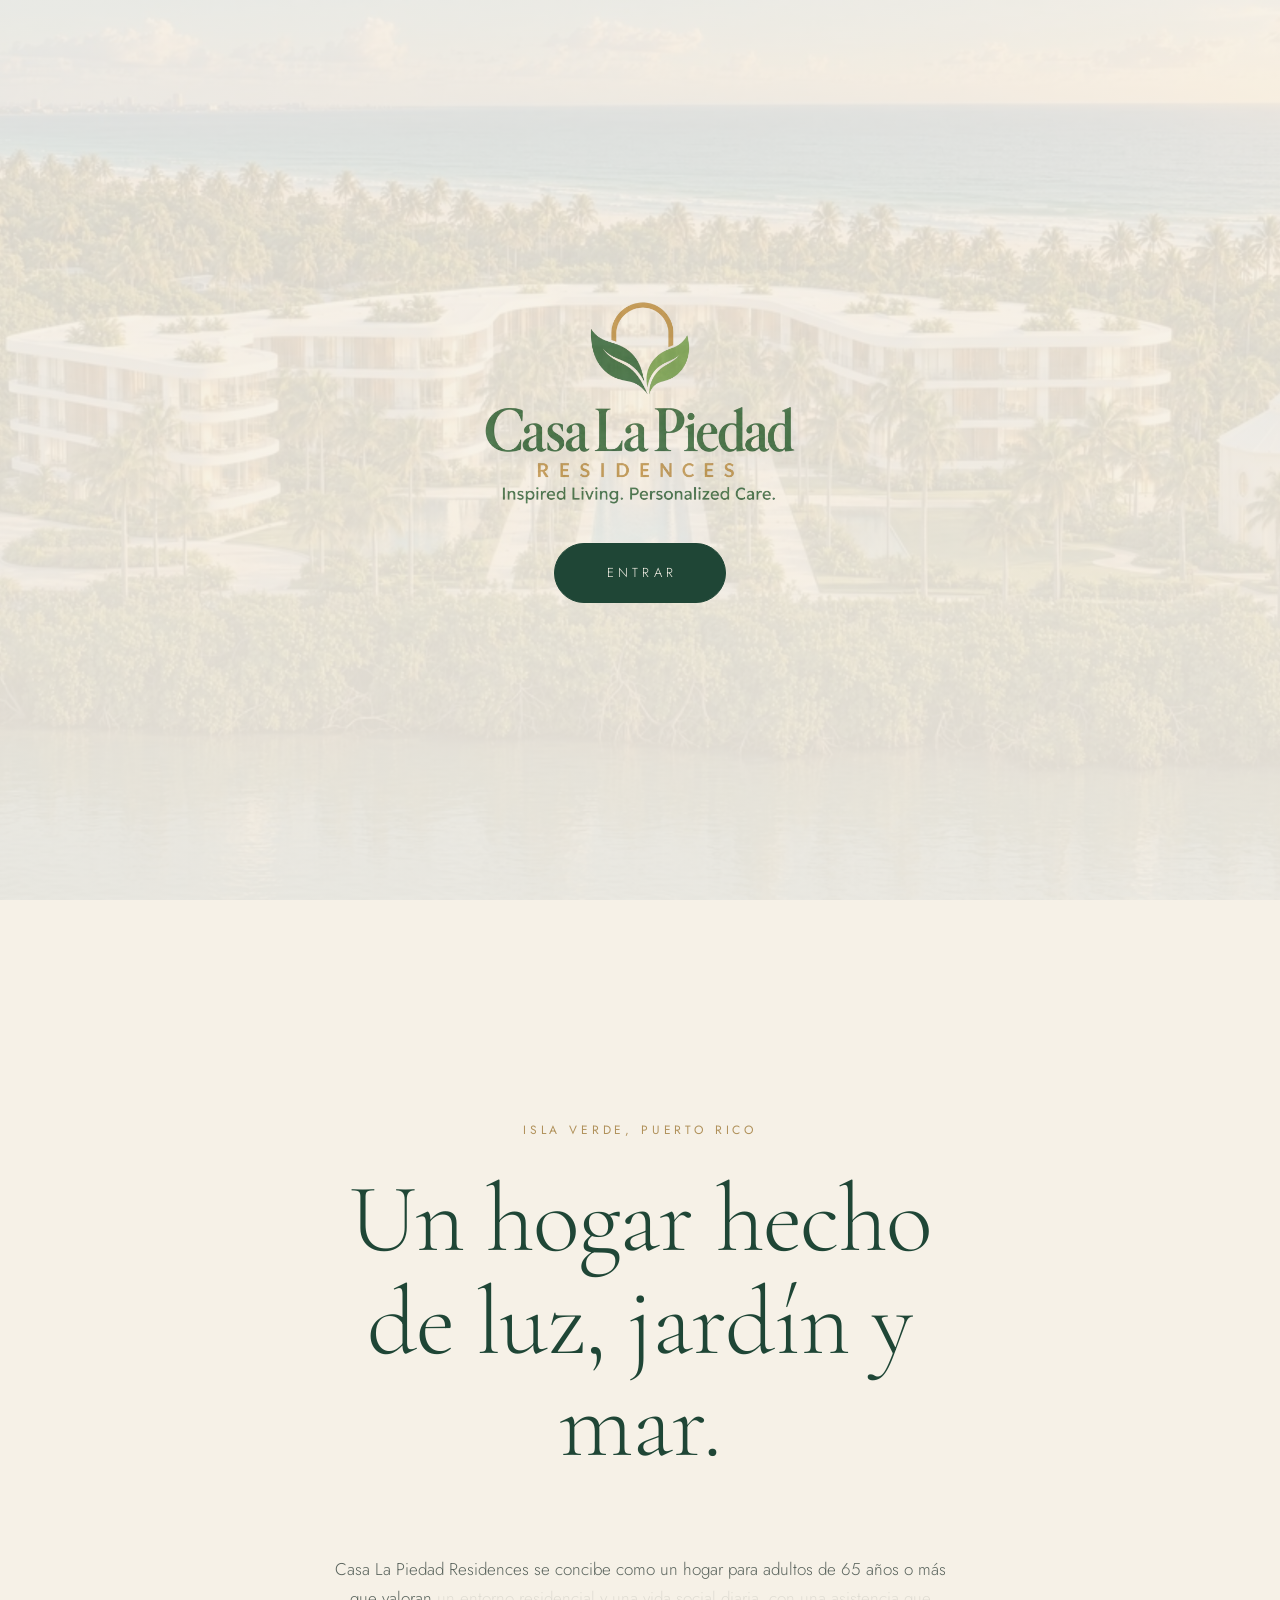
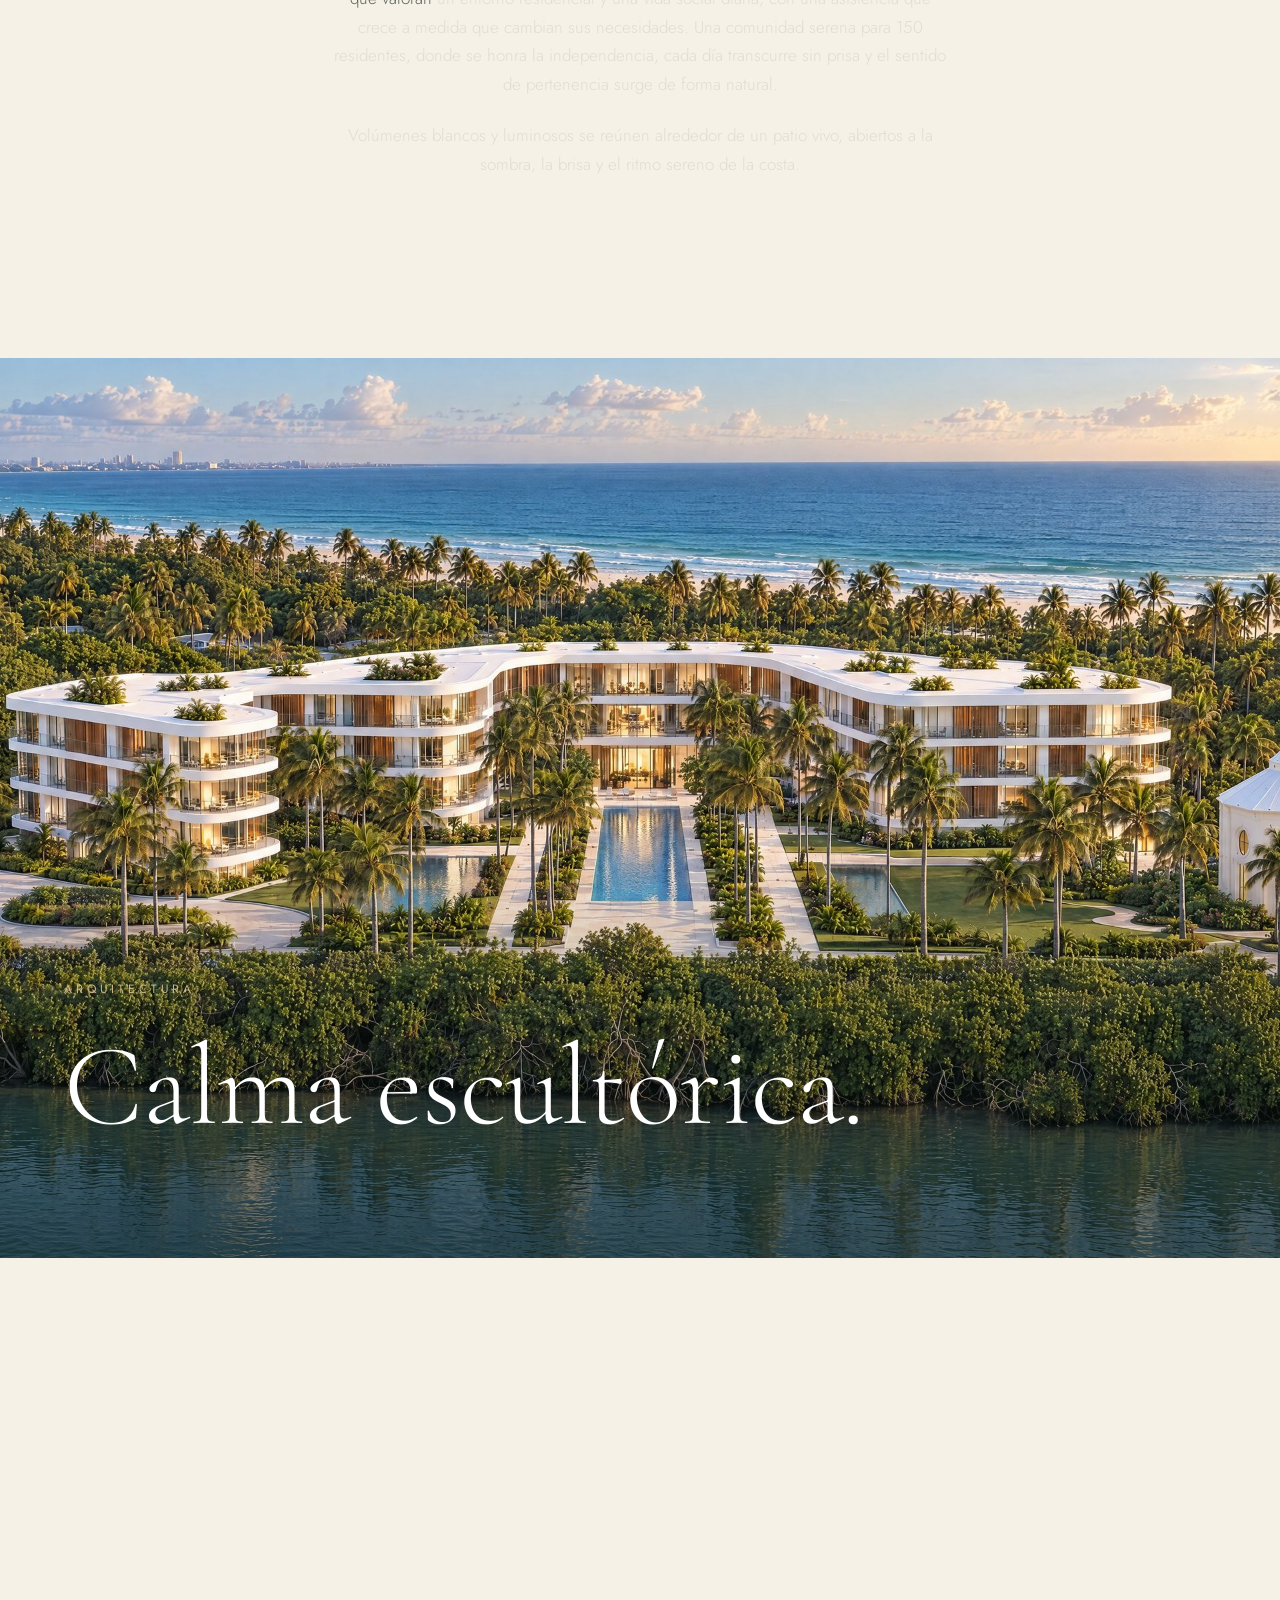
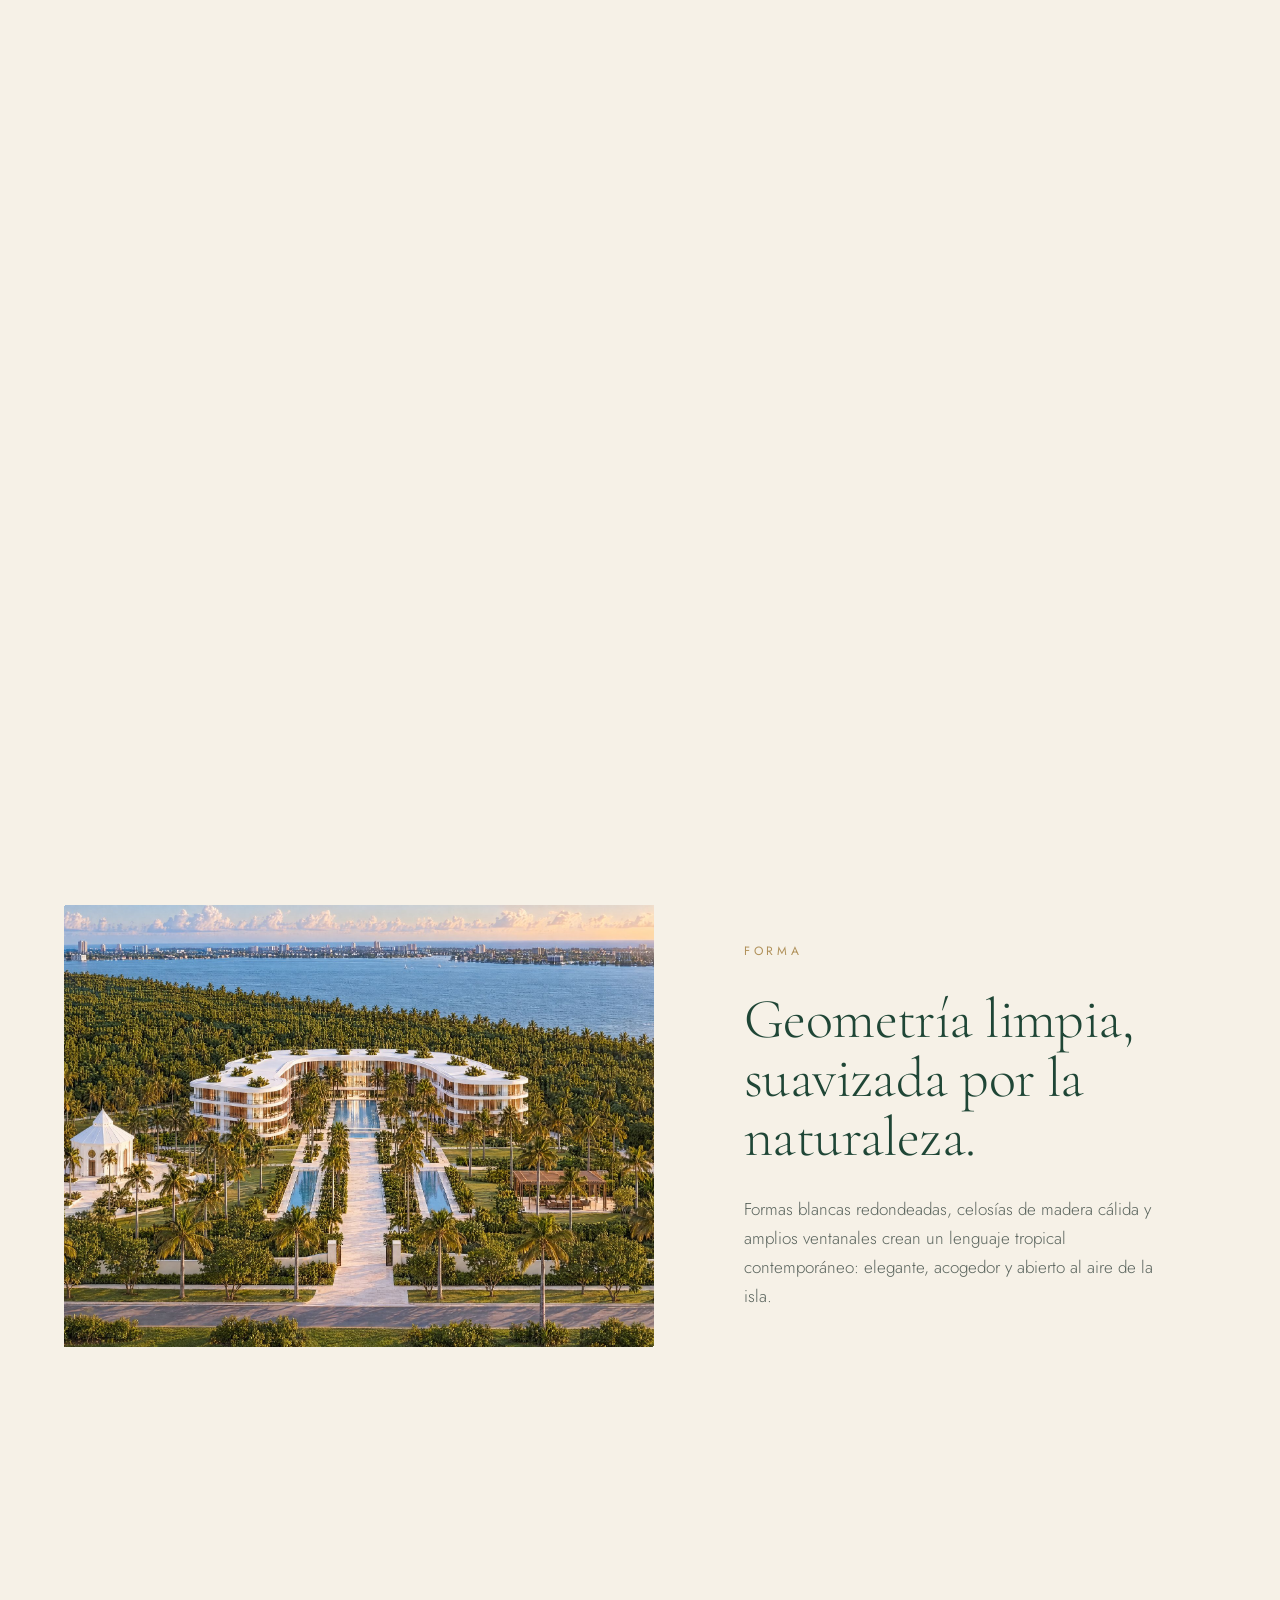
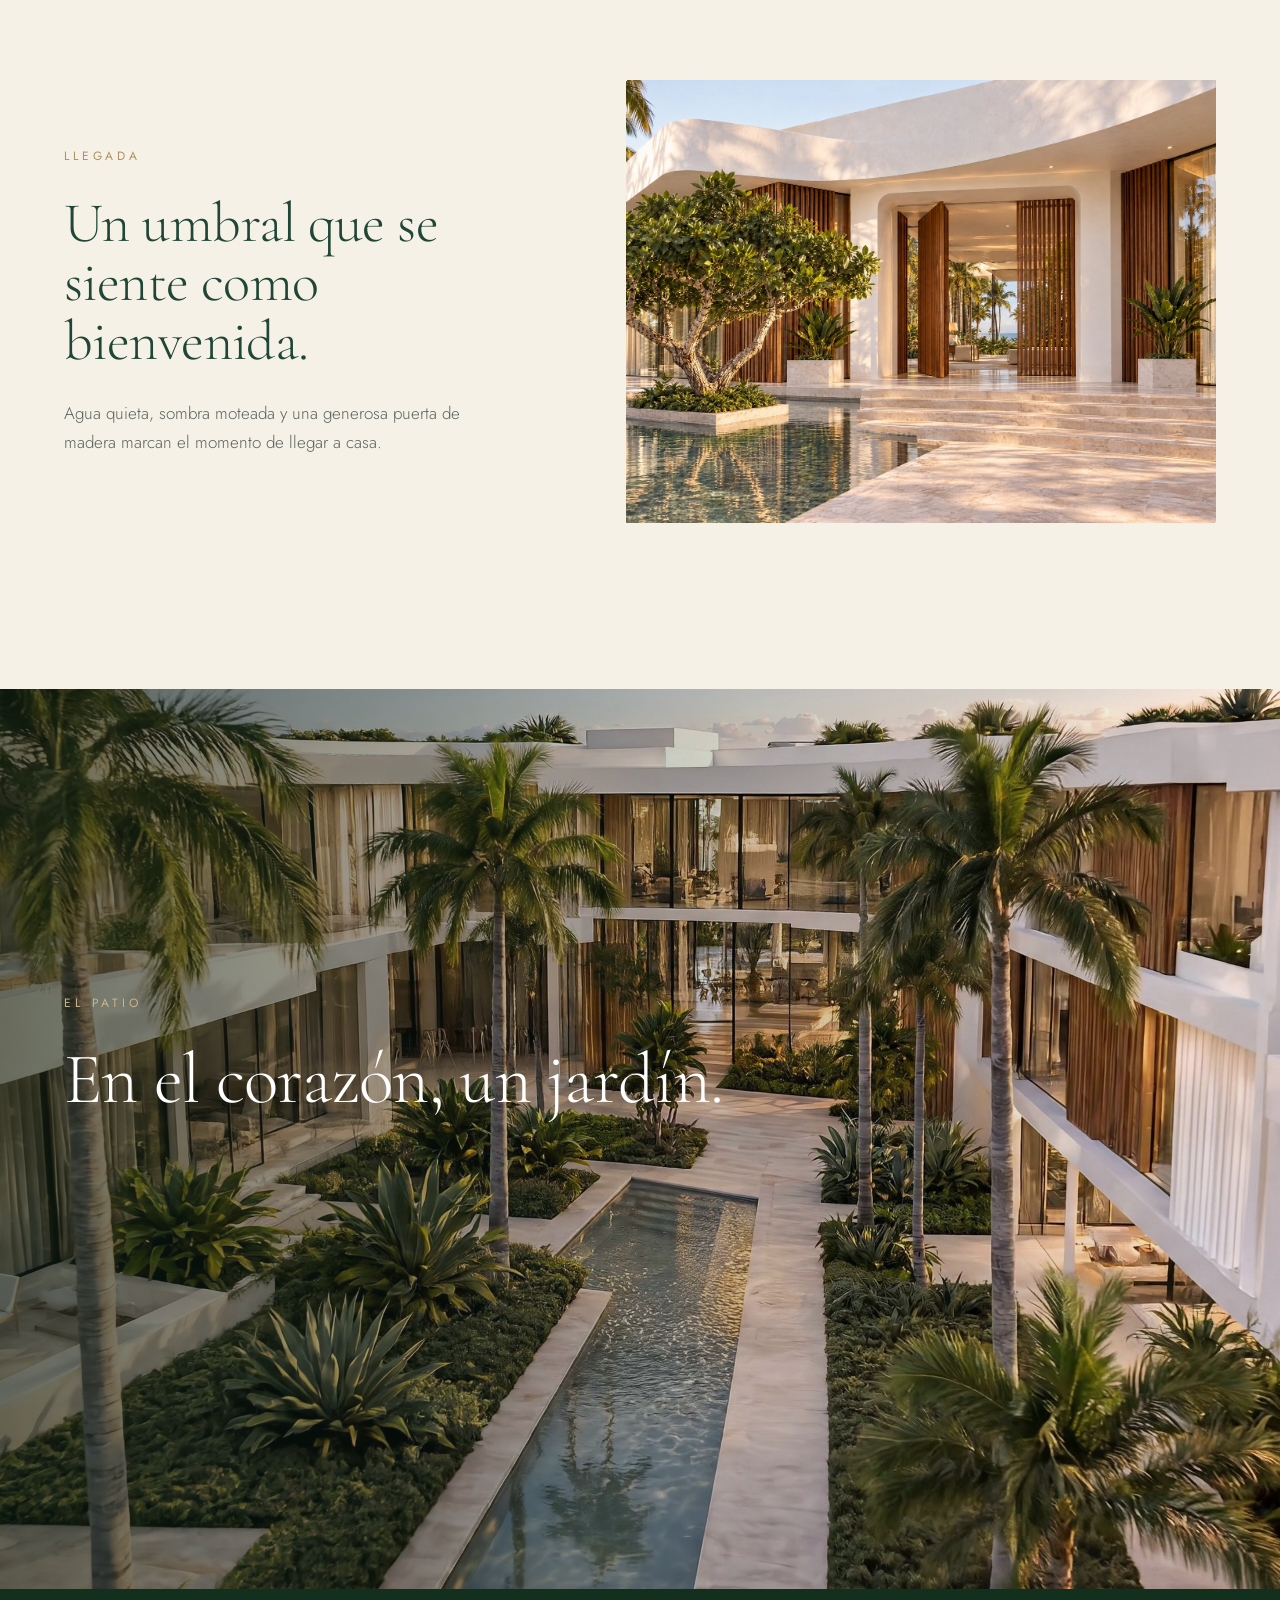
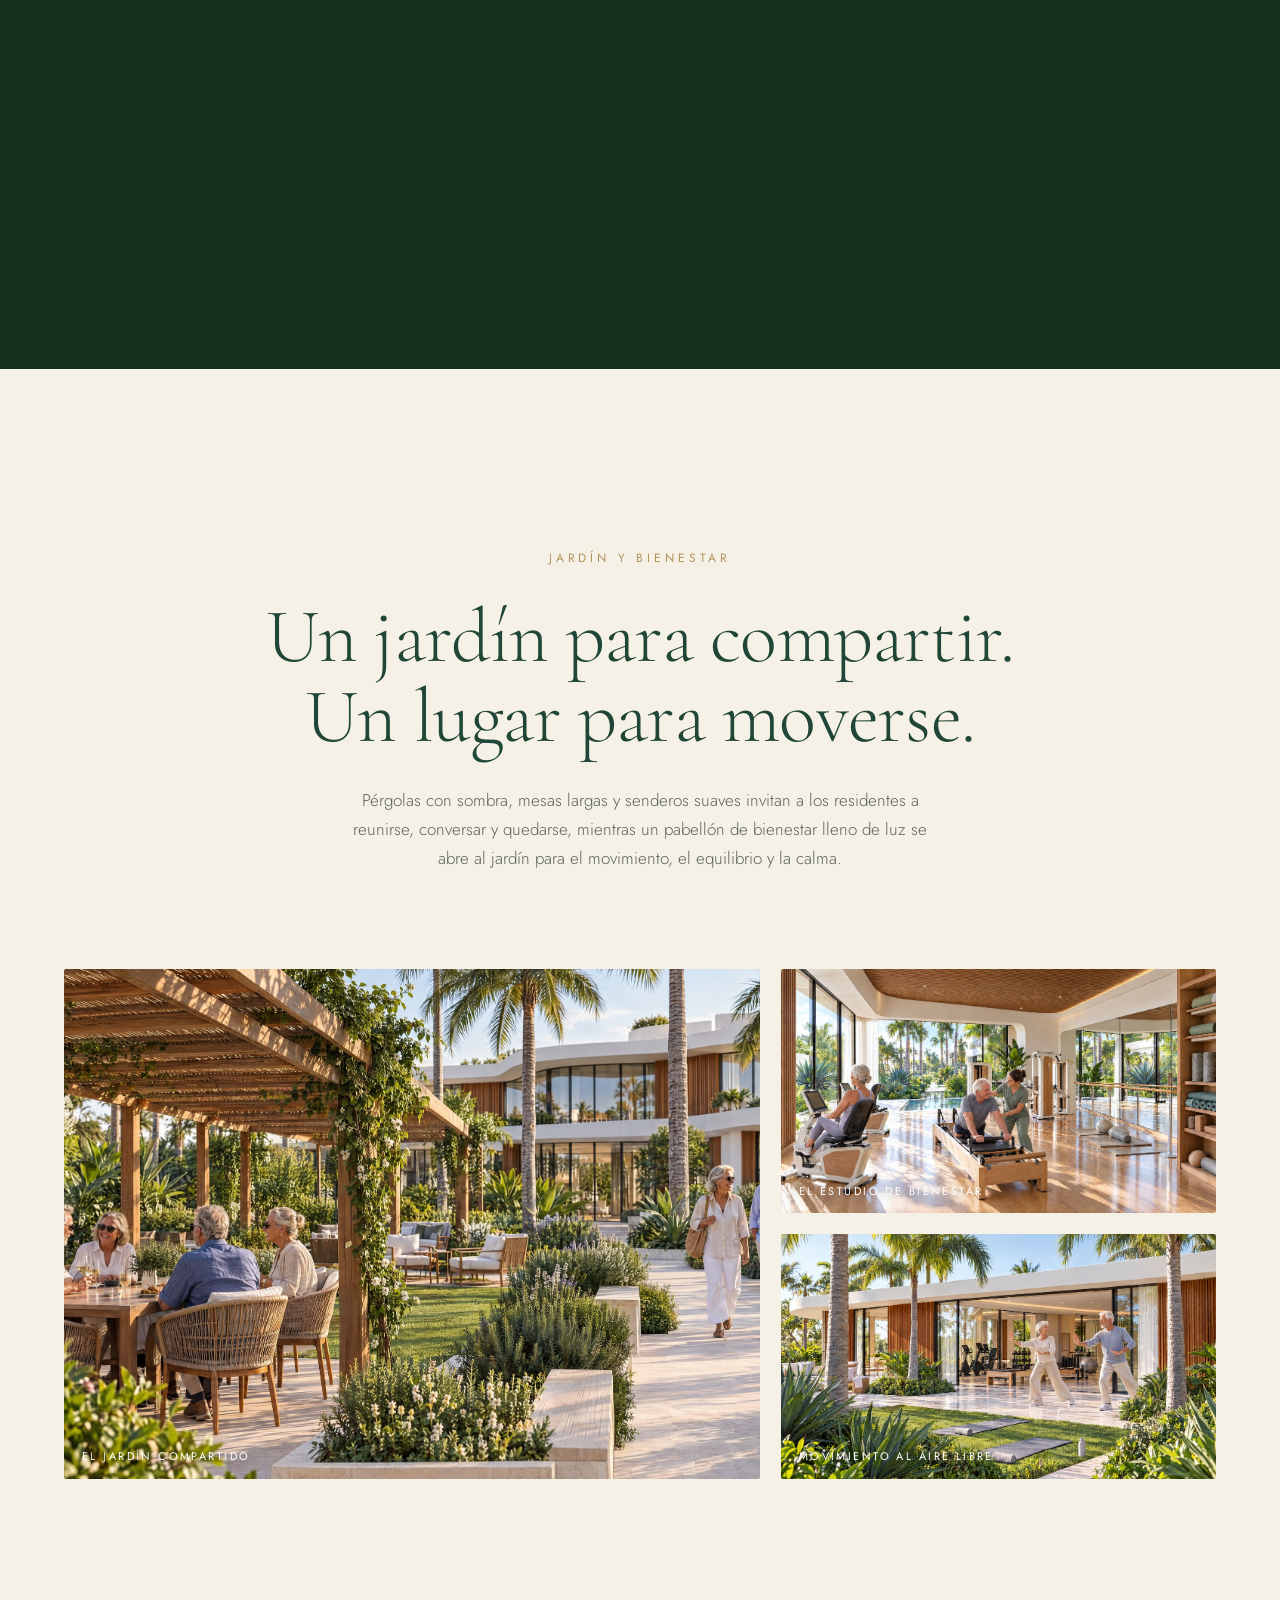
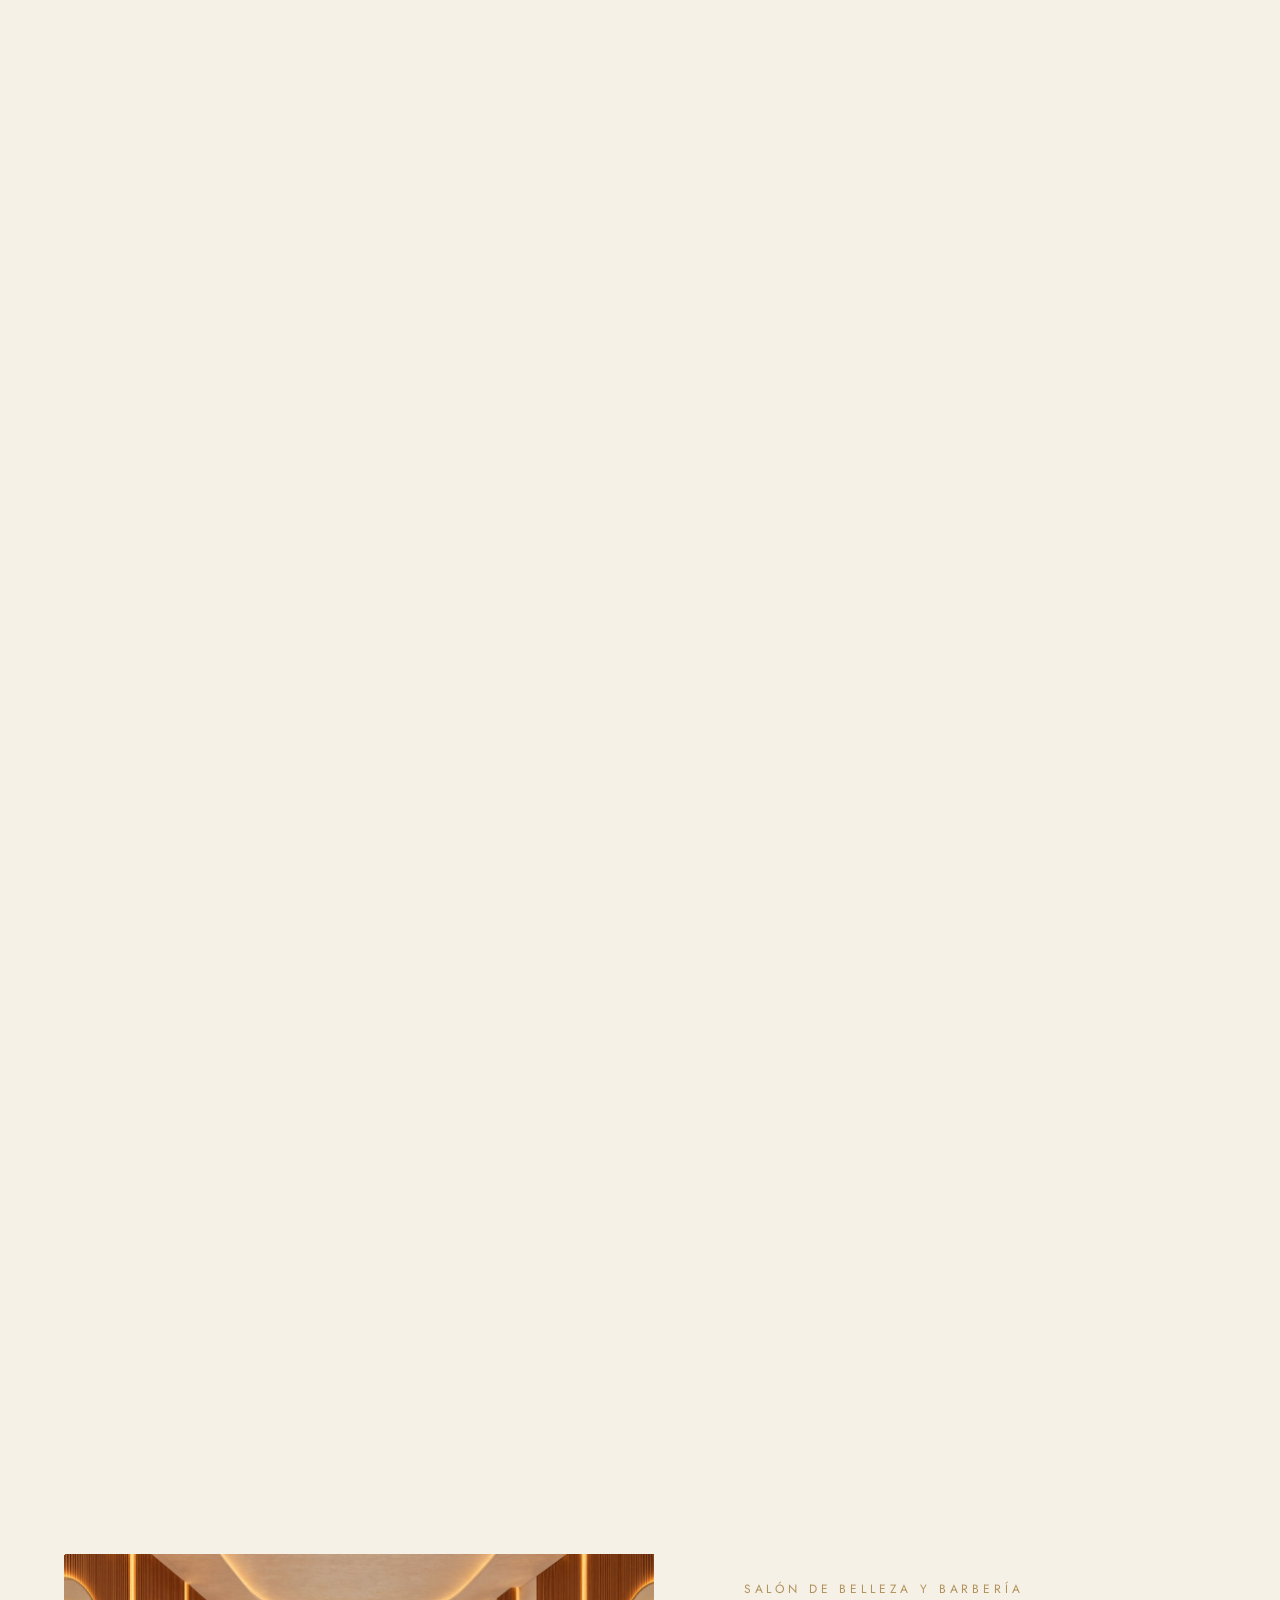
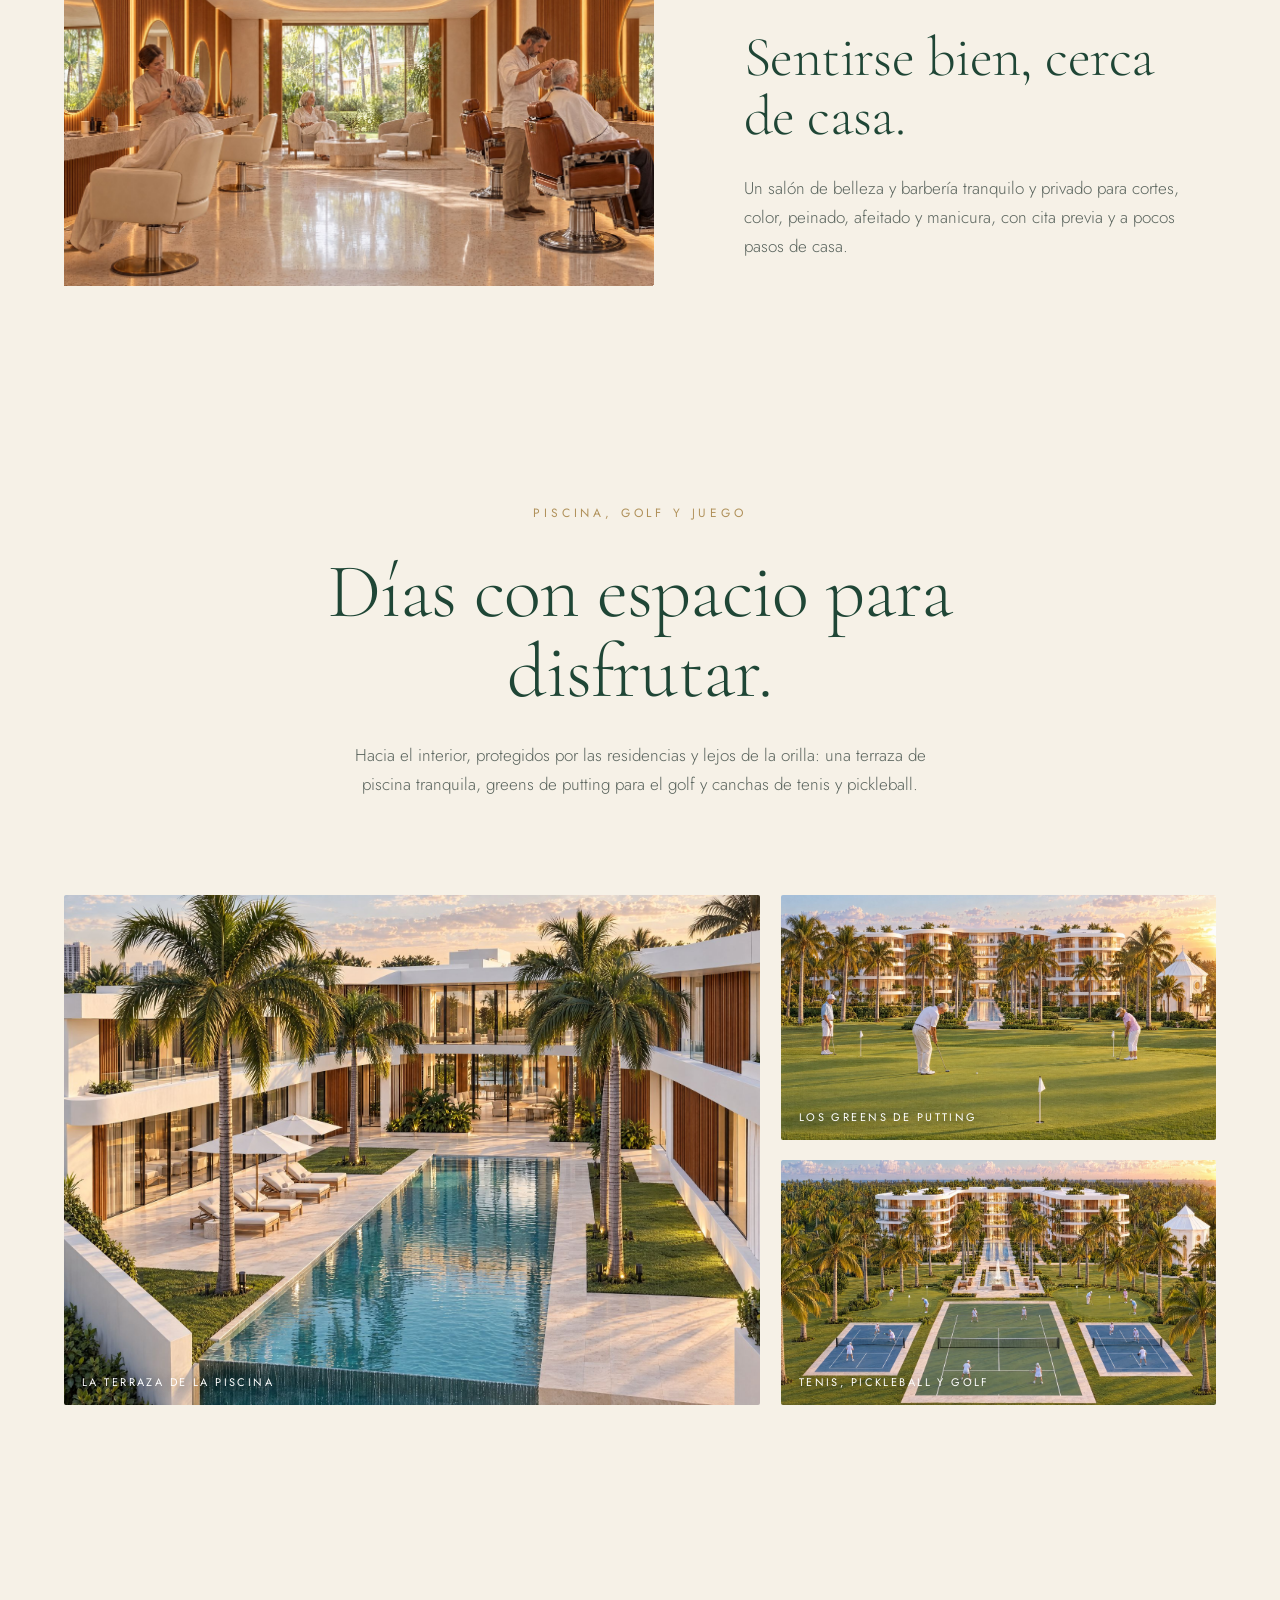
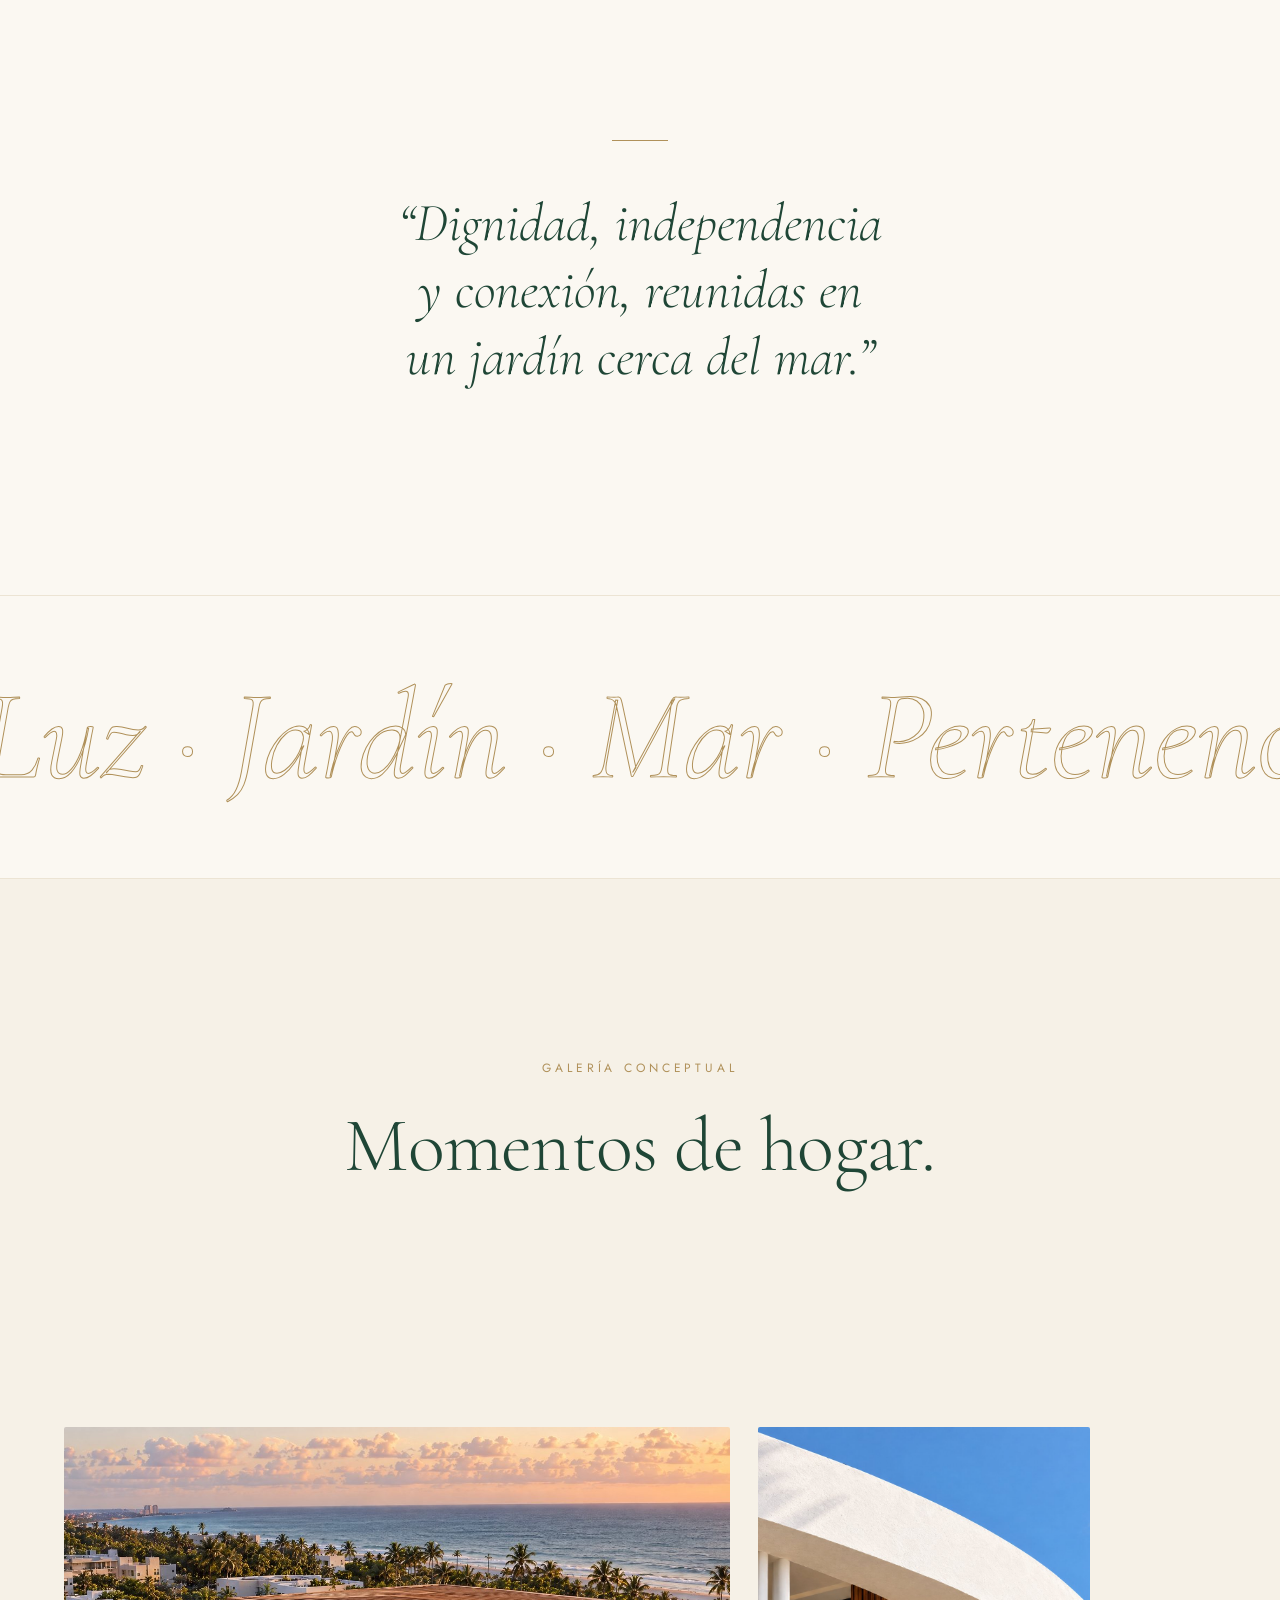
==== commit cd601ae6: "Center the entry screen and keep the film playing on slow connections - Entry screen uses a stacked " ====
--- a/es/index.html
+++ b/es/index.html
@@ -25,14 +25,14 @@
   <link href="https://fonts.googleapis.com/css2?family=Cormorant+Garamond:ital,wght@0,300;0,400;0,500;1,300;1,400&family=Jost:wght@300;400;500&display=swap" rel="stylesheet">
   <link rel="preload" as="image" href="/assets/img/aerial.jpg?v=10">
   <link rel="preload" as="image" href="/assets/brand/logo.png?v=2">
-  <link rel="stylesheet" href="/styles.css?v=12">
+  <link rel="stylesheet" href="/styles.css?v=13">
   <script>document.documentElement.classList.add('js');</script>
 </head>
 <body>
 
   <div class="opening" id="opening" aria-hidden="true"></div>
   <div class="gate" id="gate">
-    <img class="gate__logo" src="/assets/brand/logo.png?v=2" alt="Casa La Piedad Residences">
+    <img class="gate__logo" src="/assets/brand/logo-stacked.png?v=1" alt="Casa La Piedad Residences">
     <button class="gate__btn" id="gateBtn" type="button" data-i18n="gate.enter">Entrar</button>
   </div>
 
@@ -69,7 +69,7 @@
     <div class="hero__media">
       <img class="hero__poster" src="/assets/img/aerial.jpg?v=10" alt="" aria-hidden="true">
       <video class="hero__video" id="heroVideo" muted playsinline loop preload="none" poster="/assets/img/aerial.jpg?v=10" aria-hidden="true"
-        data-src="/assets/video/flyover.mp4?v=15" data-src-small="/assets/video/flyover-720.mp4?v=15"></video>
+        data-src="/assets/video/flyover.mp4?v=16" data-src-small="/assets/video/flyover-720.mp4?v=16"></video>
       <div class="hero__veil"></div>
     </div>
     <div class="hero__content">
@@ -328,6 +328,6 @@
   </div>
 
   <script src="https://cdn.jsdelivr.net/npm/lenis@1.1.13/dist/lenis.min.js" defer></script>
-  <script src="/main.js?v=11" defer></script>
+  <script src="/main.js?v=12" defer></script>
 </body>
 </html>
--- a/styles.css
+++ b/styles.css
@@ -784,7 +784,7 @@
   transition: opacity 1.4s cubic-bezier(.4, 0, .2, 1), visibility 0s linear 1.4s;
 }
 .js .gate.is-gone { opacity: 0; visibility: hidden; pointer-events: none; }
-.gate__logo { width: min(340px, 72vw); height: auto; }
+.gate__logo { width: min(320px, 66vw); height: auto; }
 .gate__btn {
   font: inherit;
   font-size: 13px;
@@ -794,7 +794,8 @@
   background: transparent;
   border: 1px solid var(--gold);
   border-radius: 999px;
-  padding: 18px 46px 18px 52px;
+  /* The extra left padding offsets the trailing letter-spacing so the word sits centered. */
+  padding: 18px 48px 18px 52px;
   cursor: pointer;
   transition: background .5s ease, color .5s ease;
   animation: gatePulse 2.8s ease-in-out infinite;
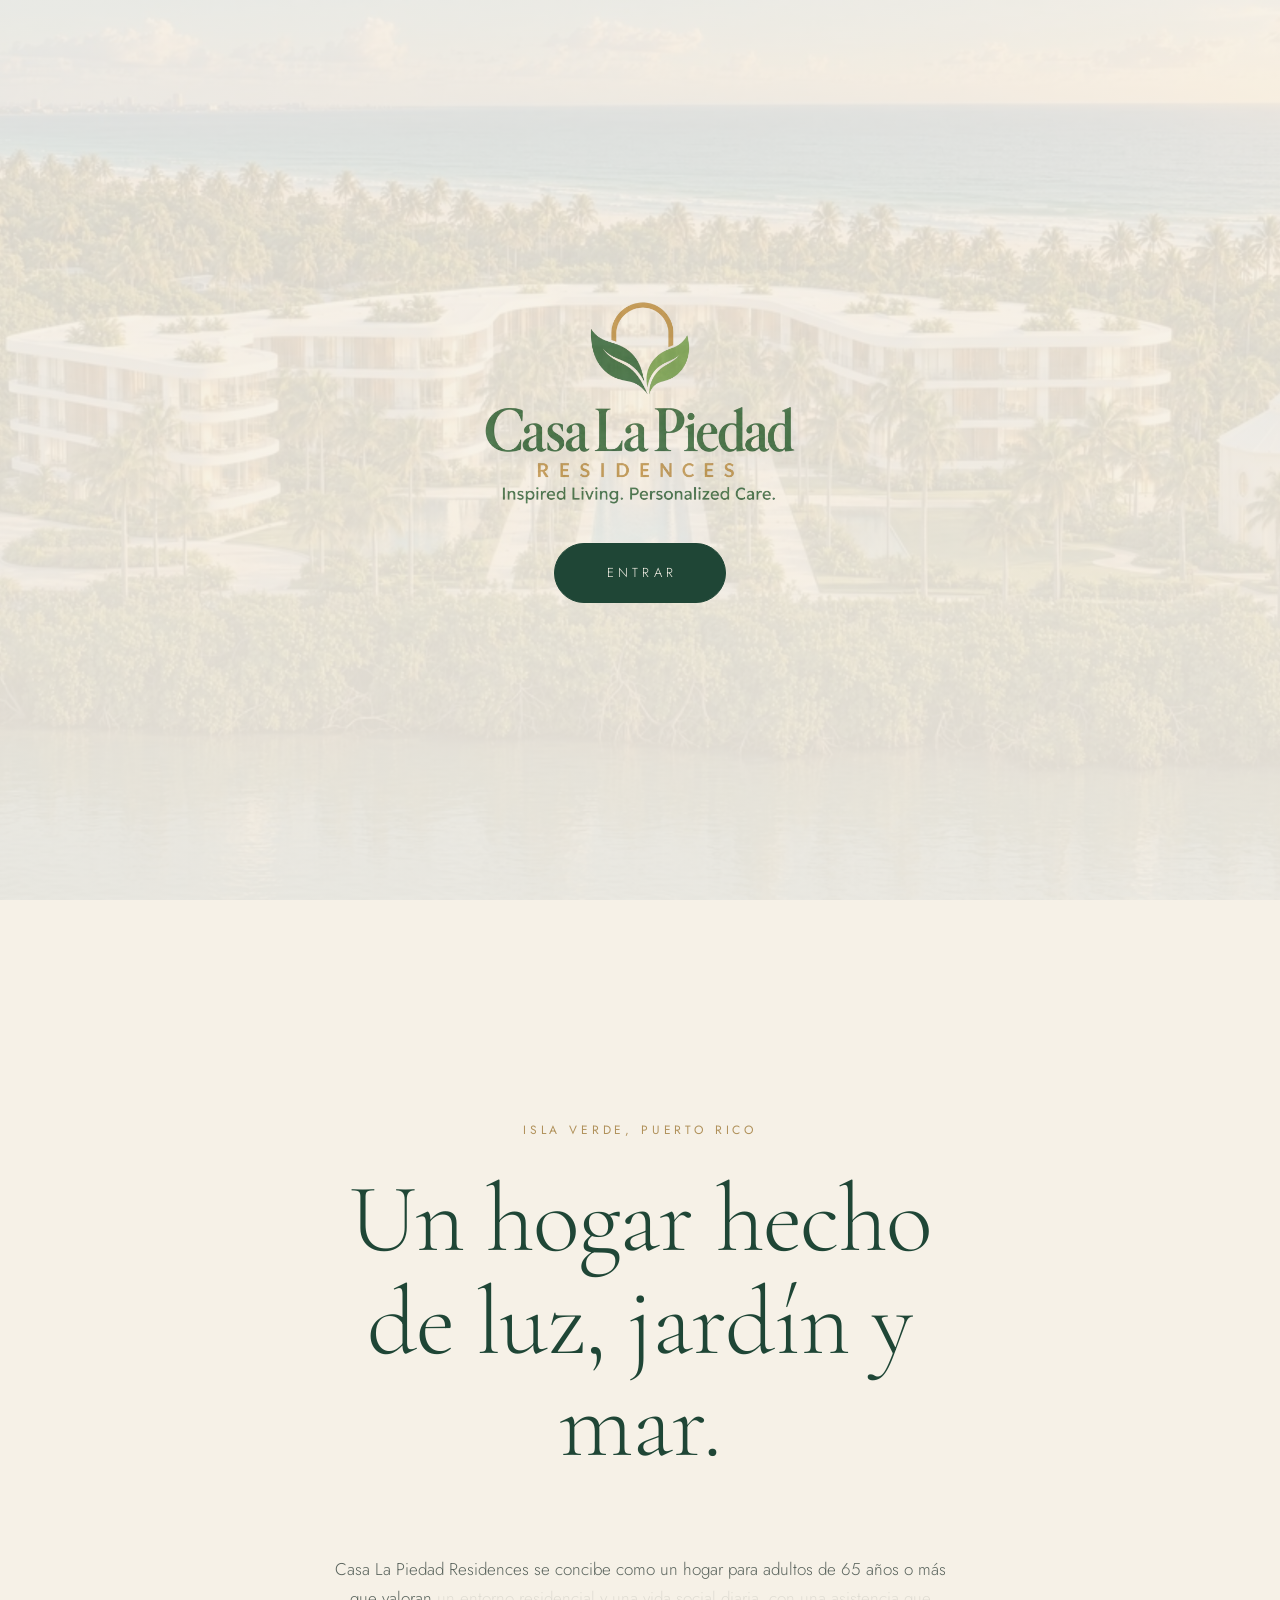
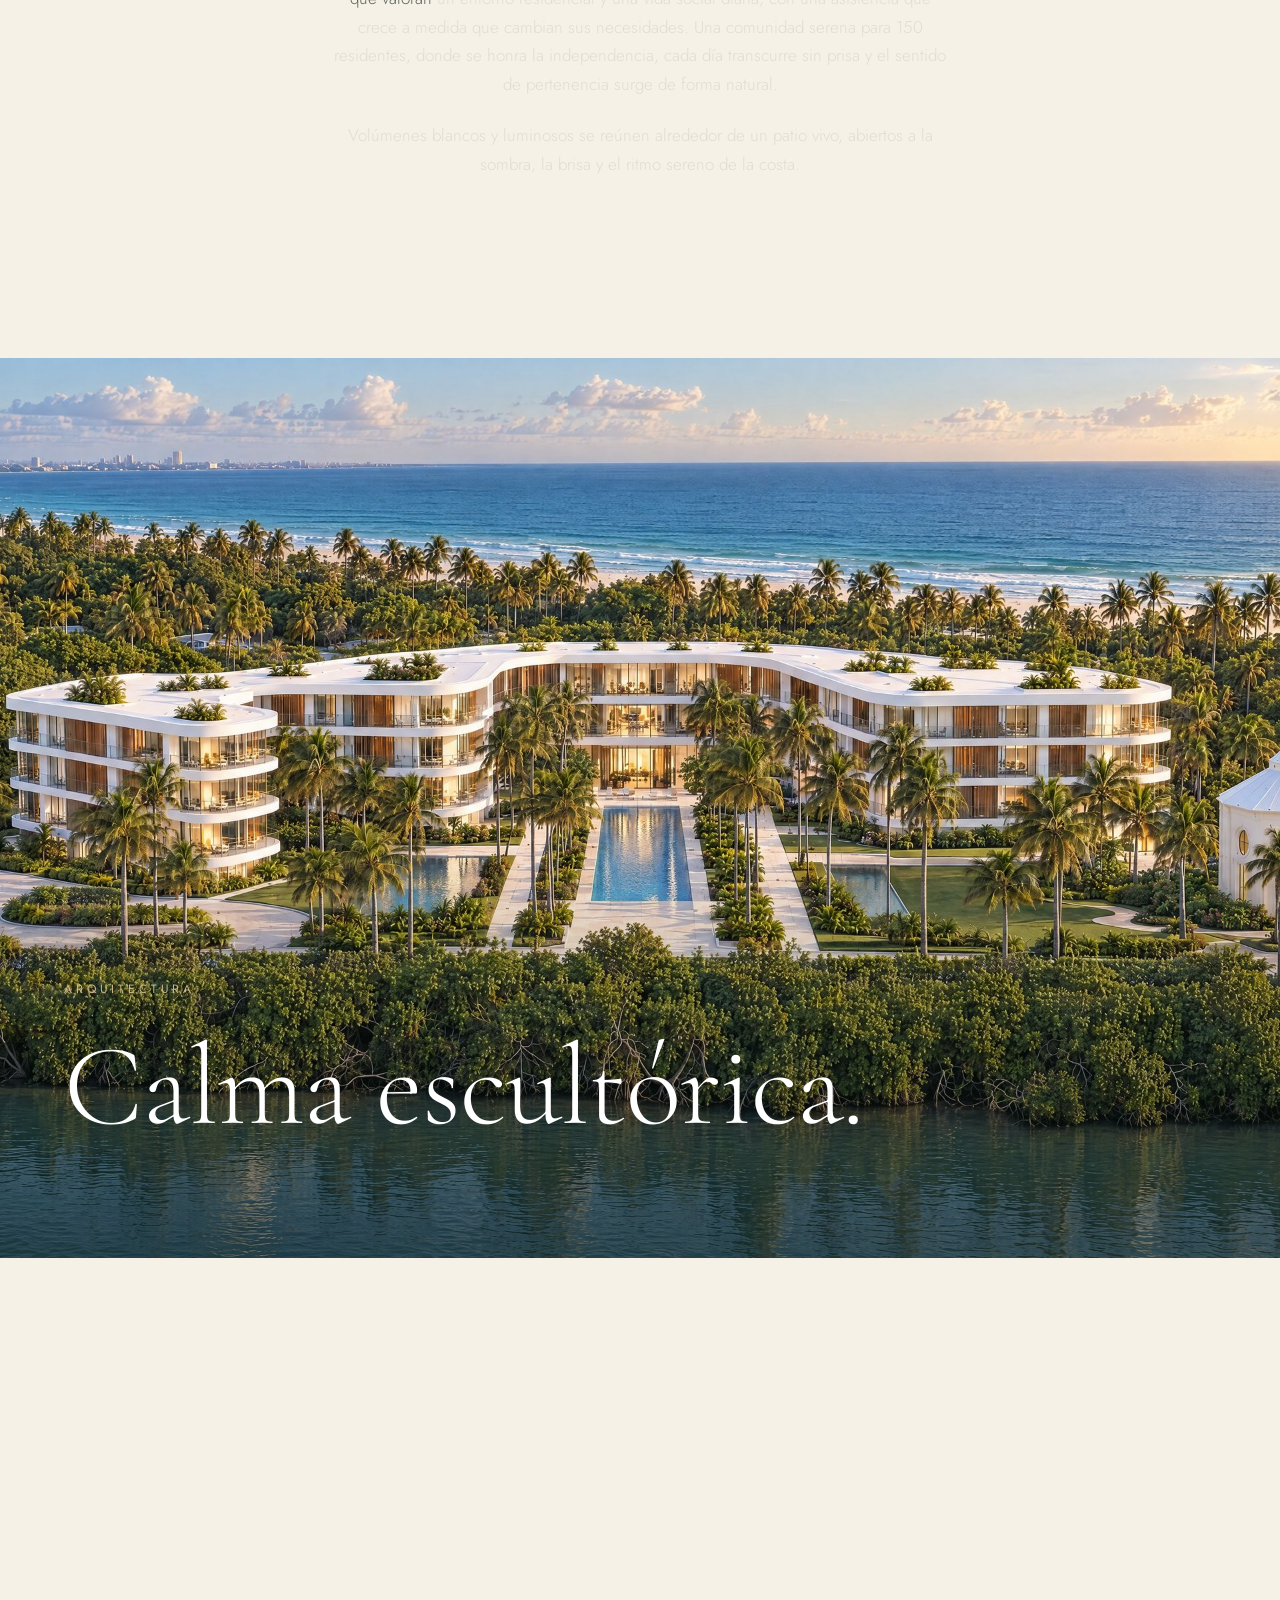
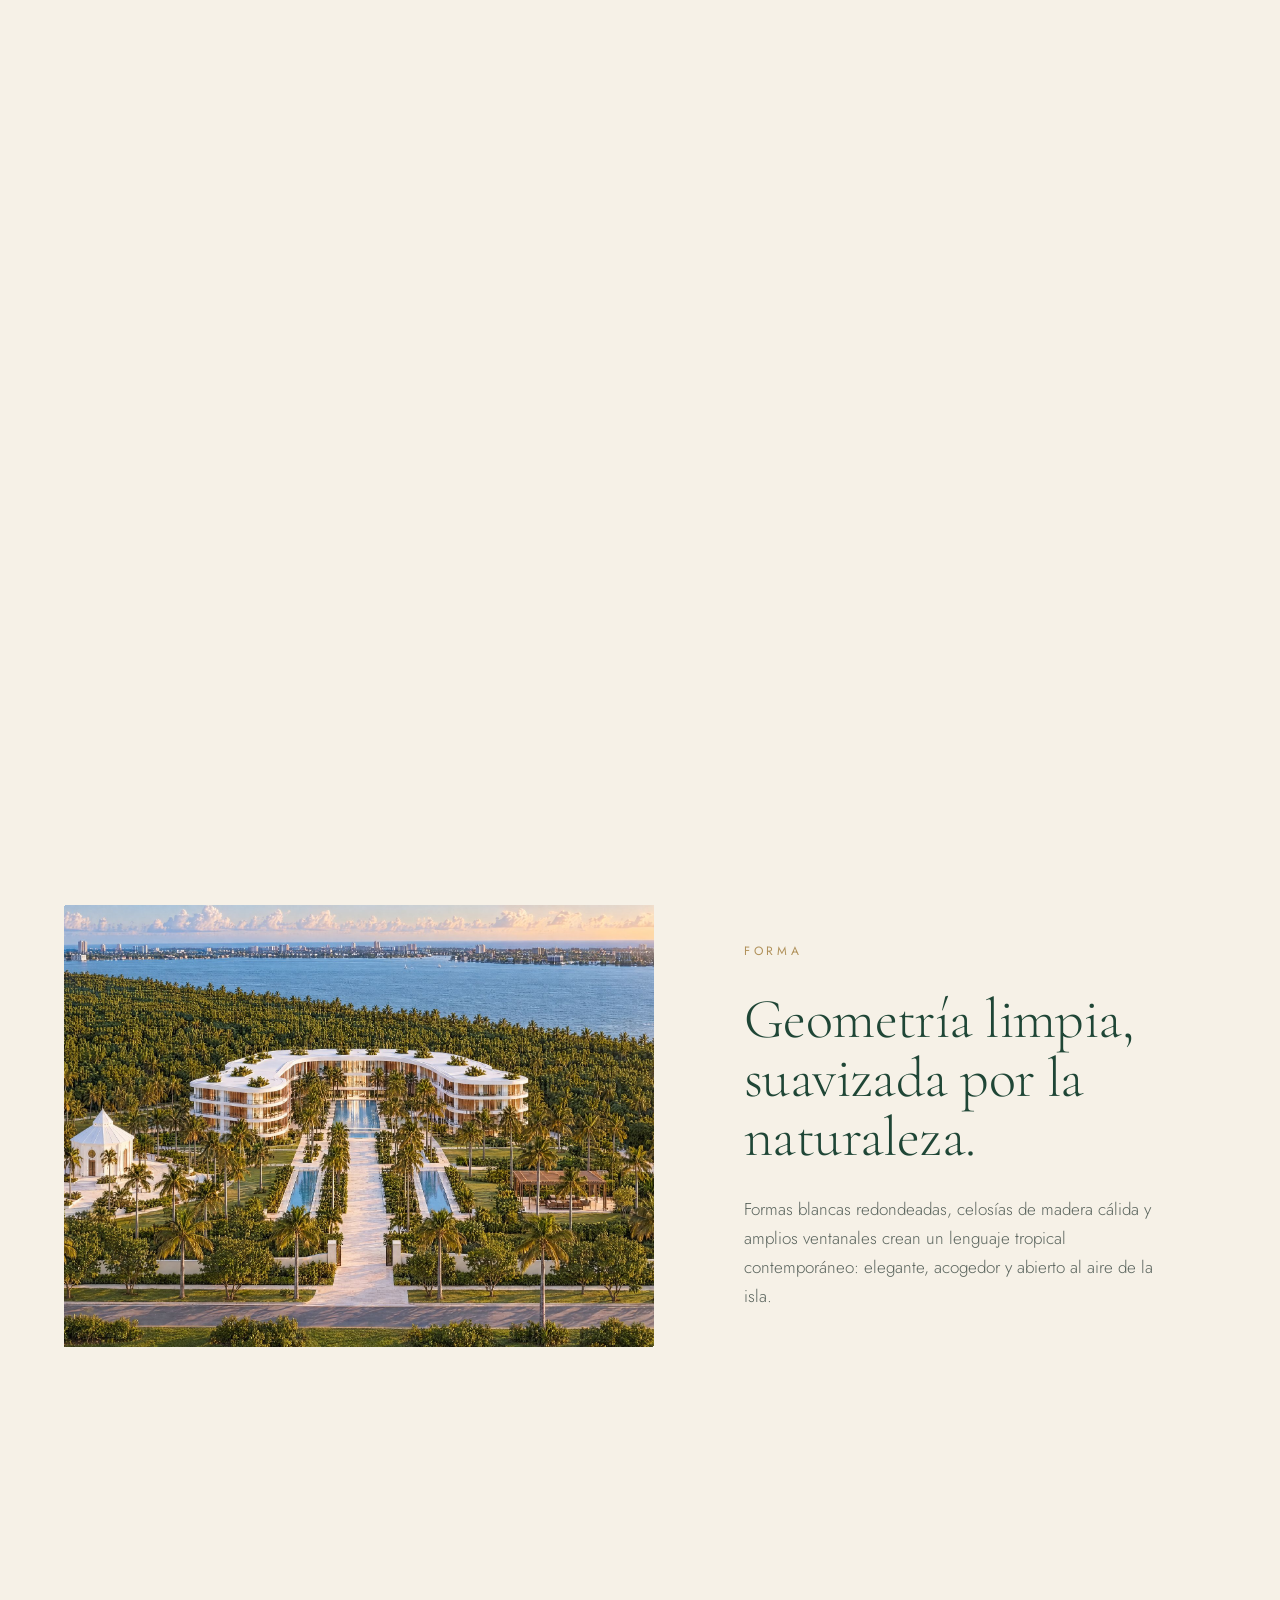
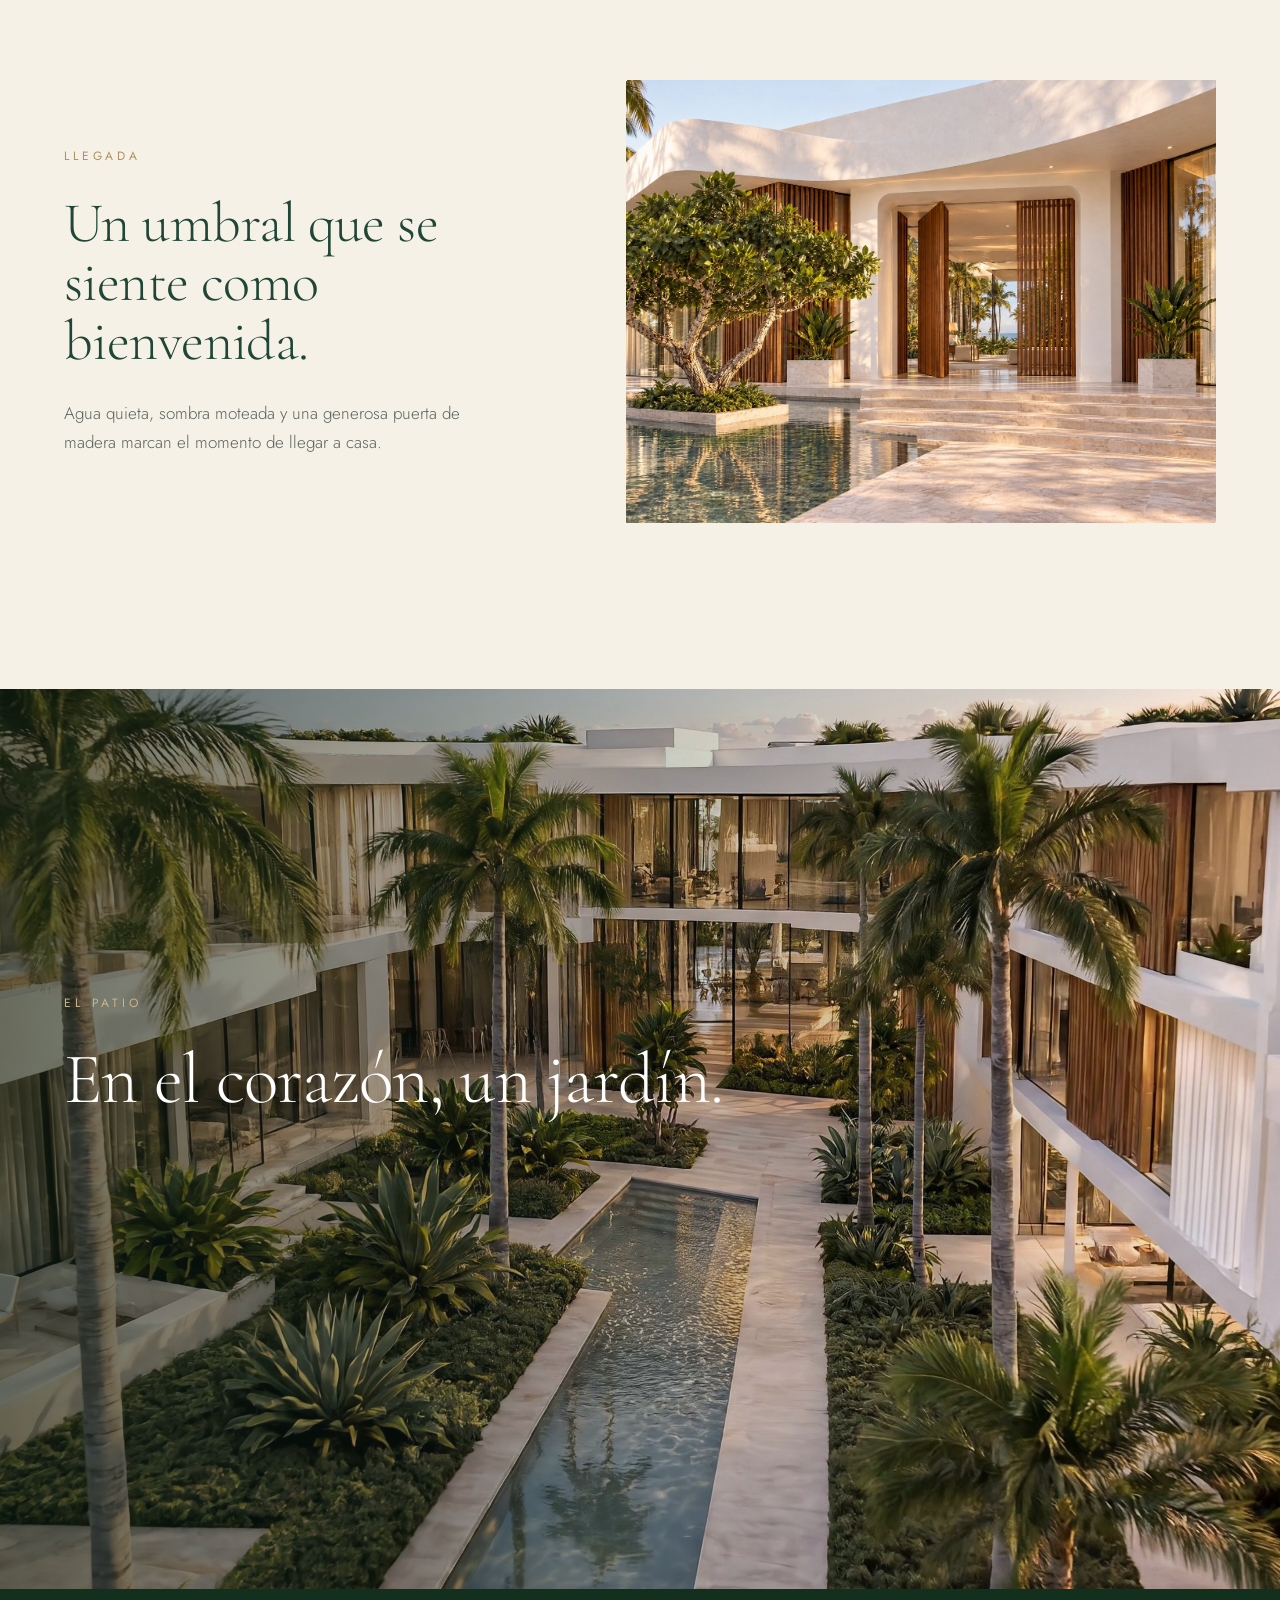
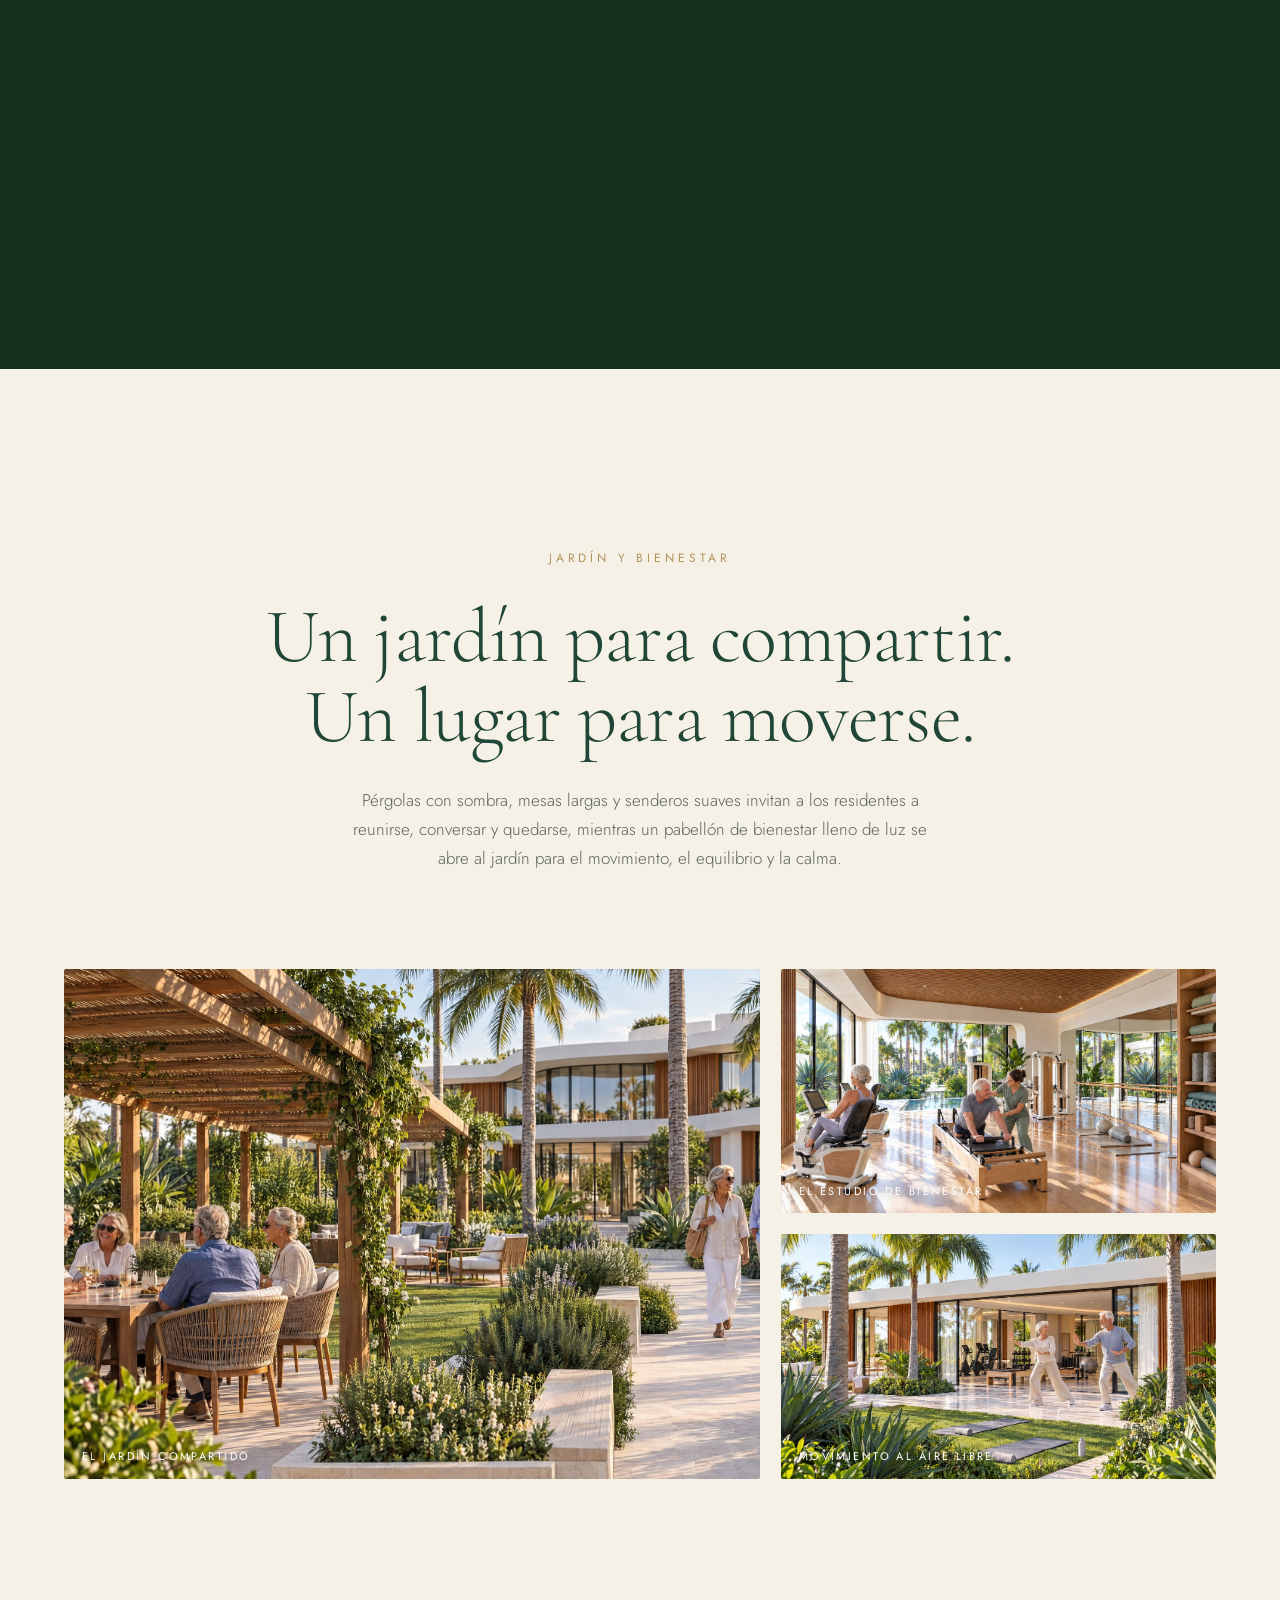
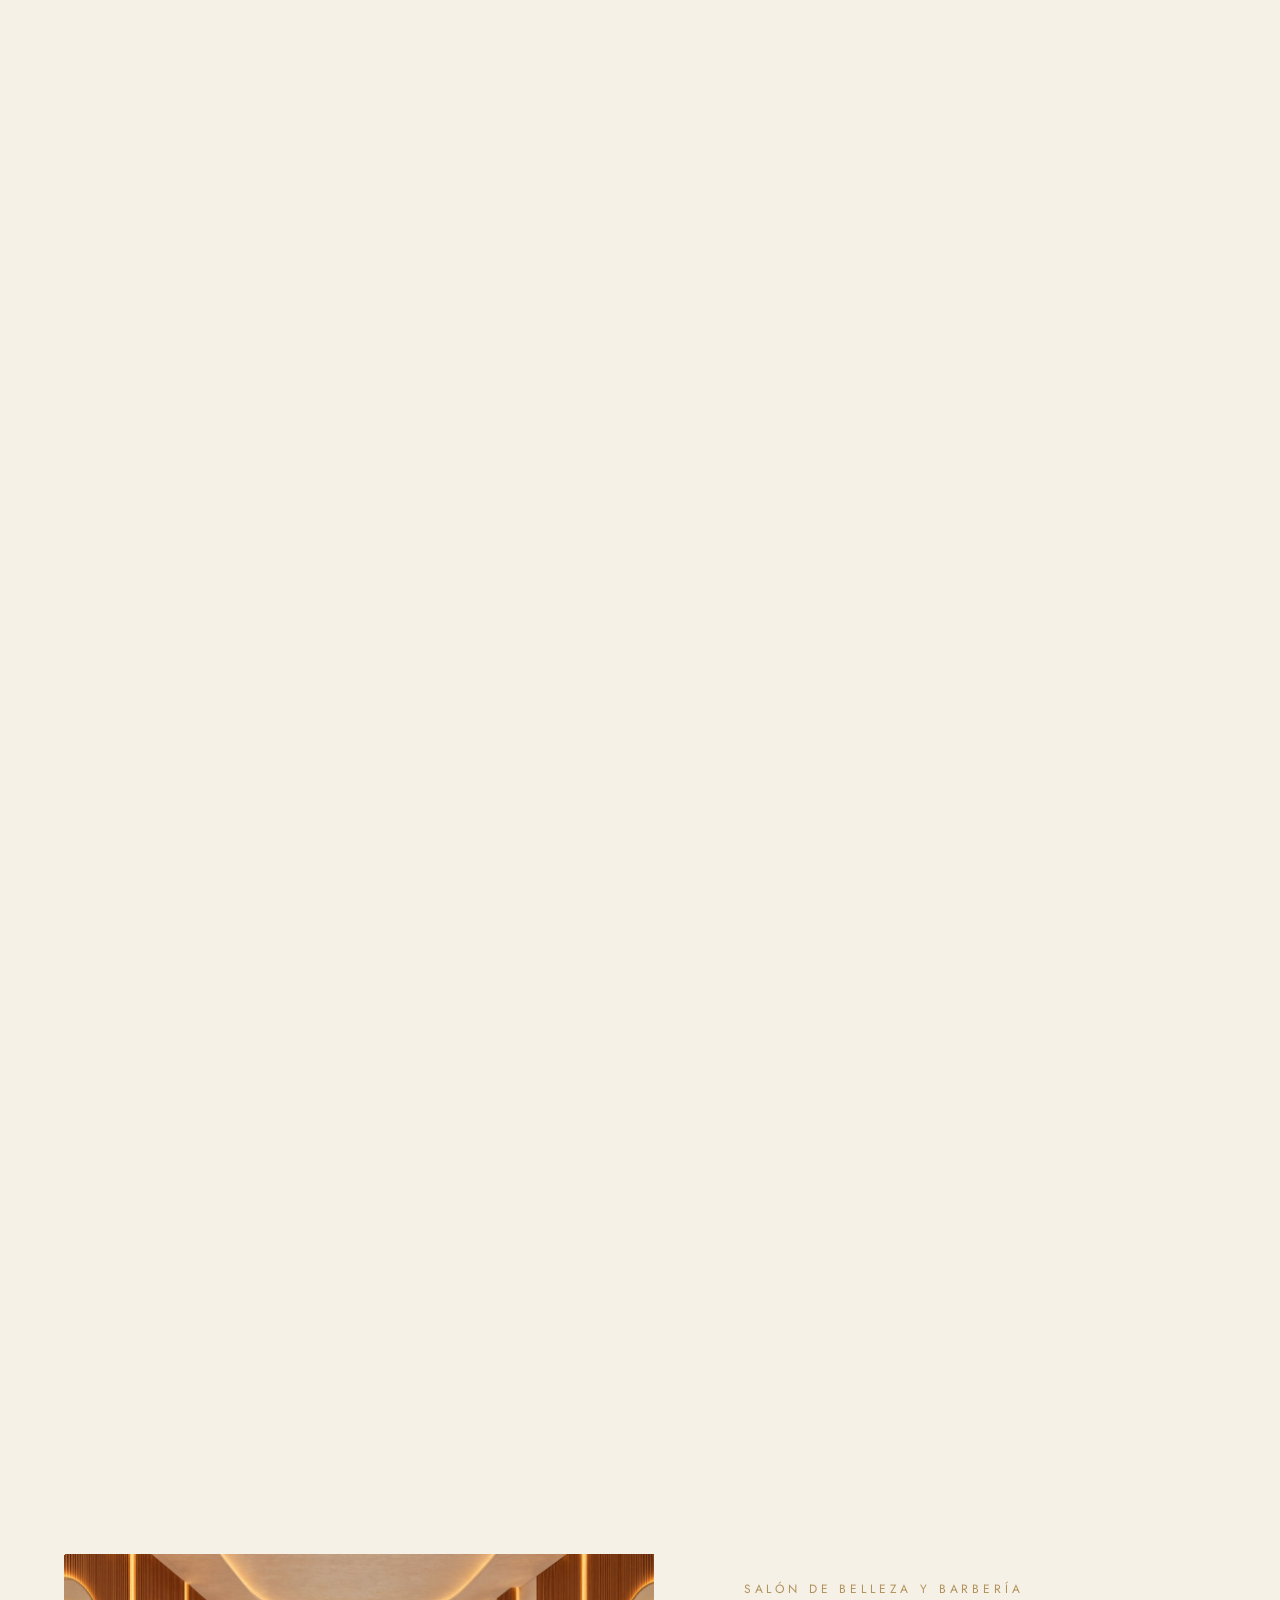
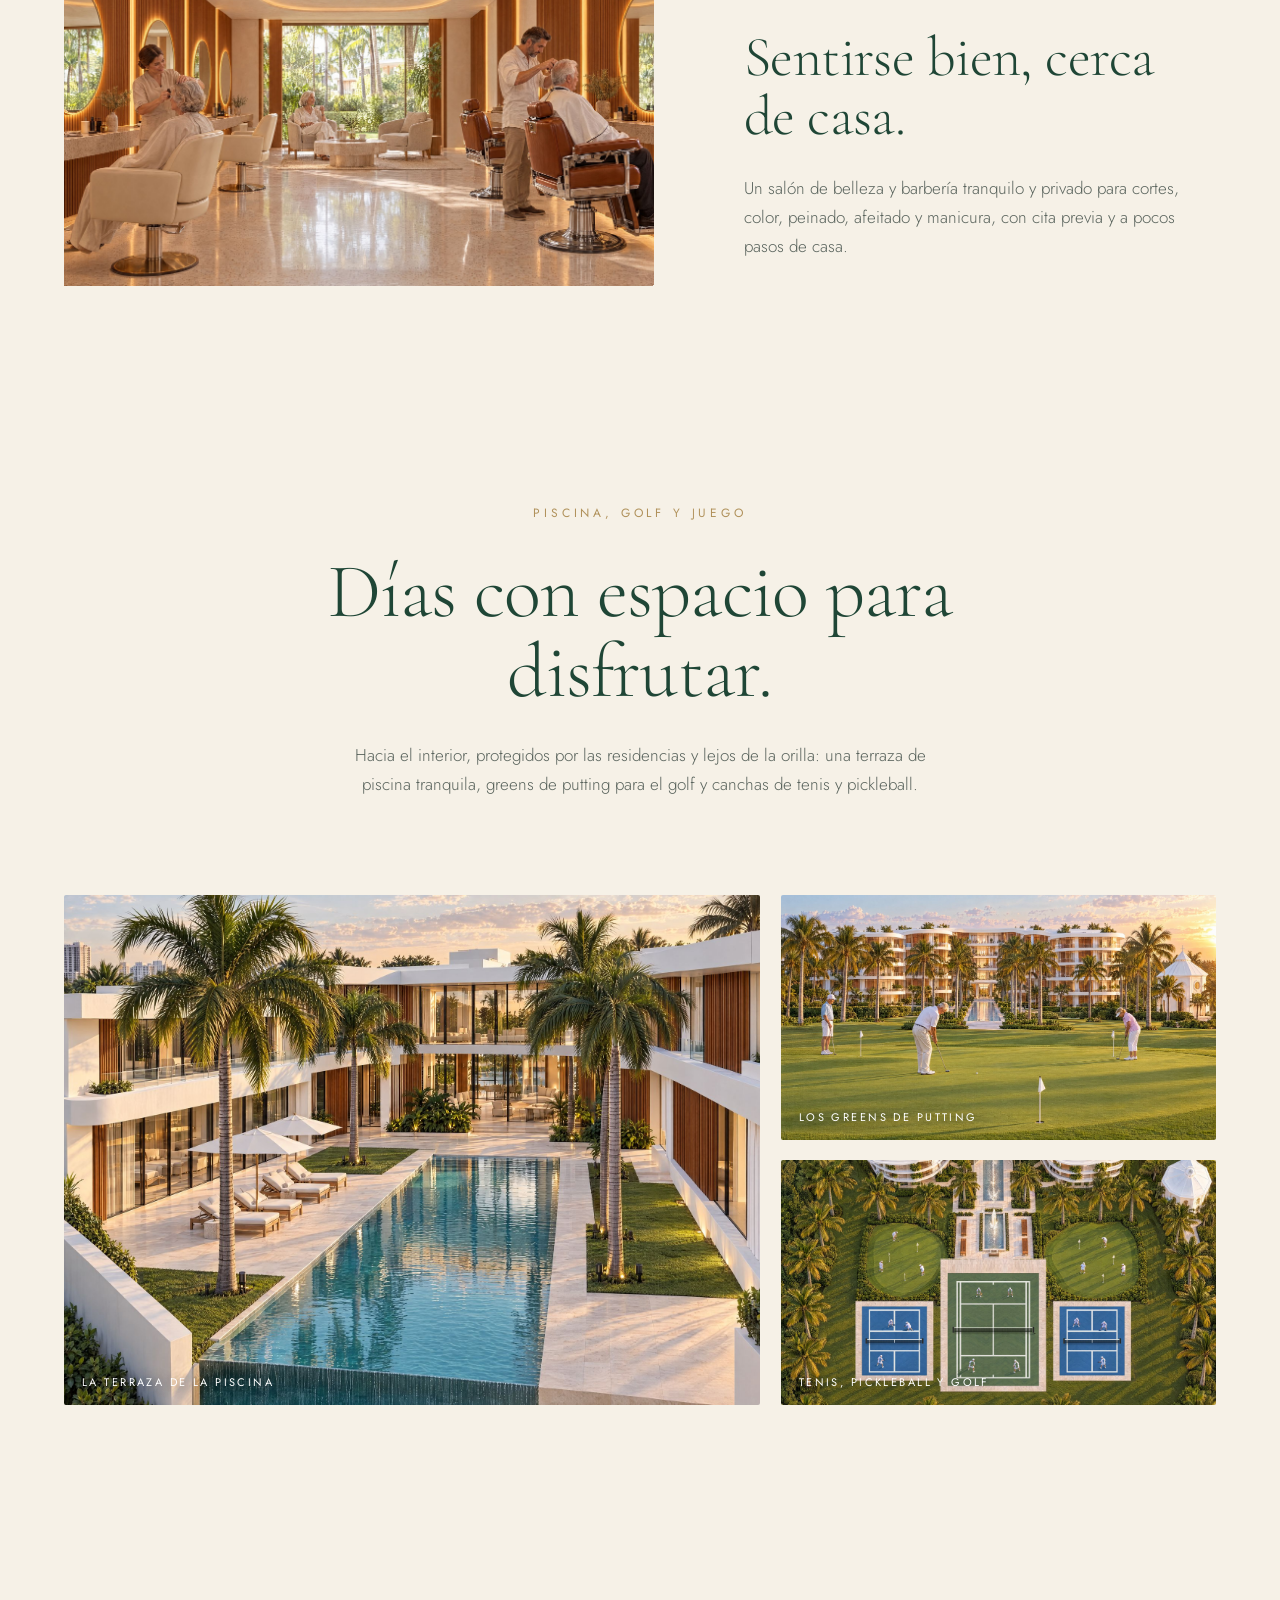
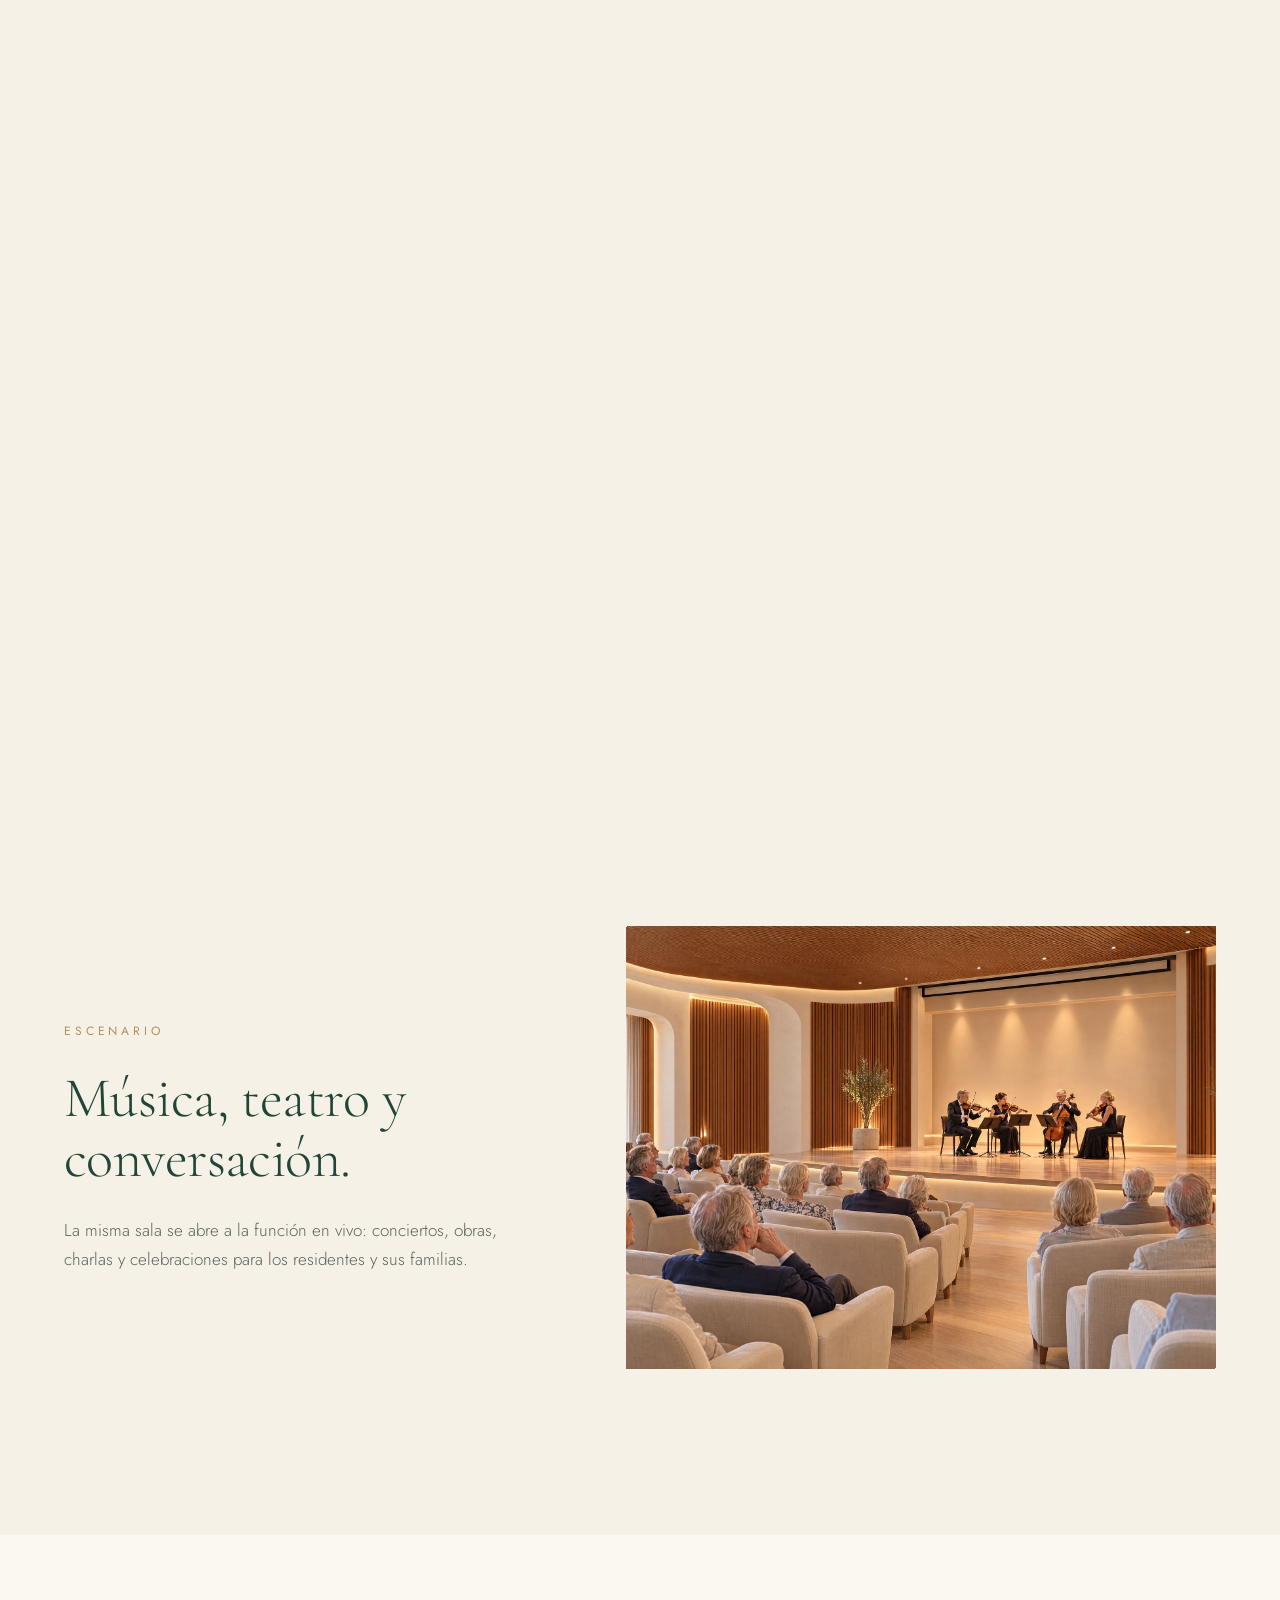
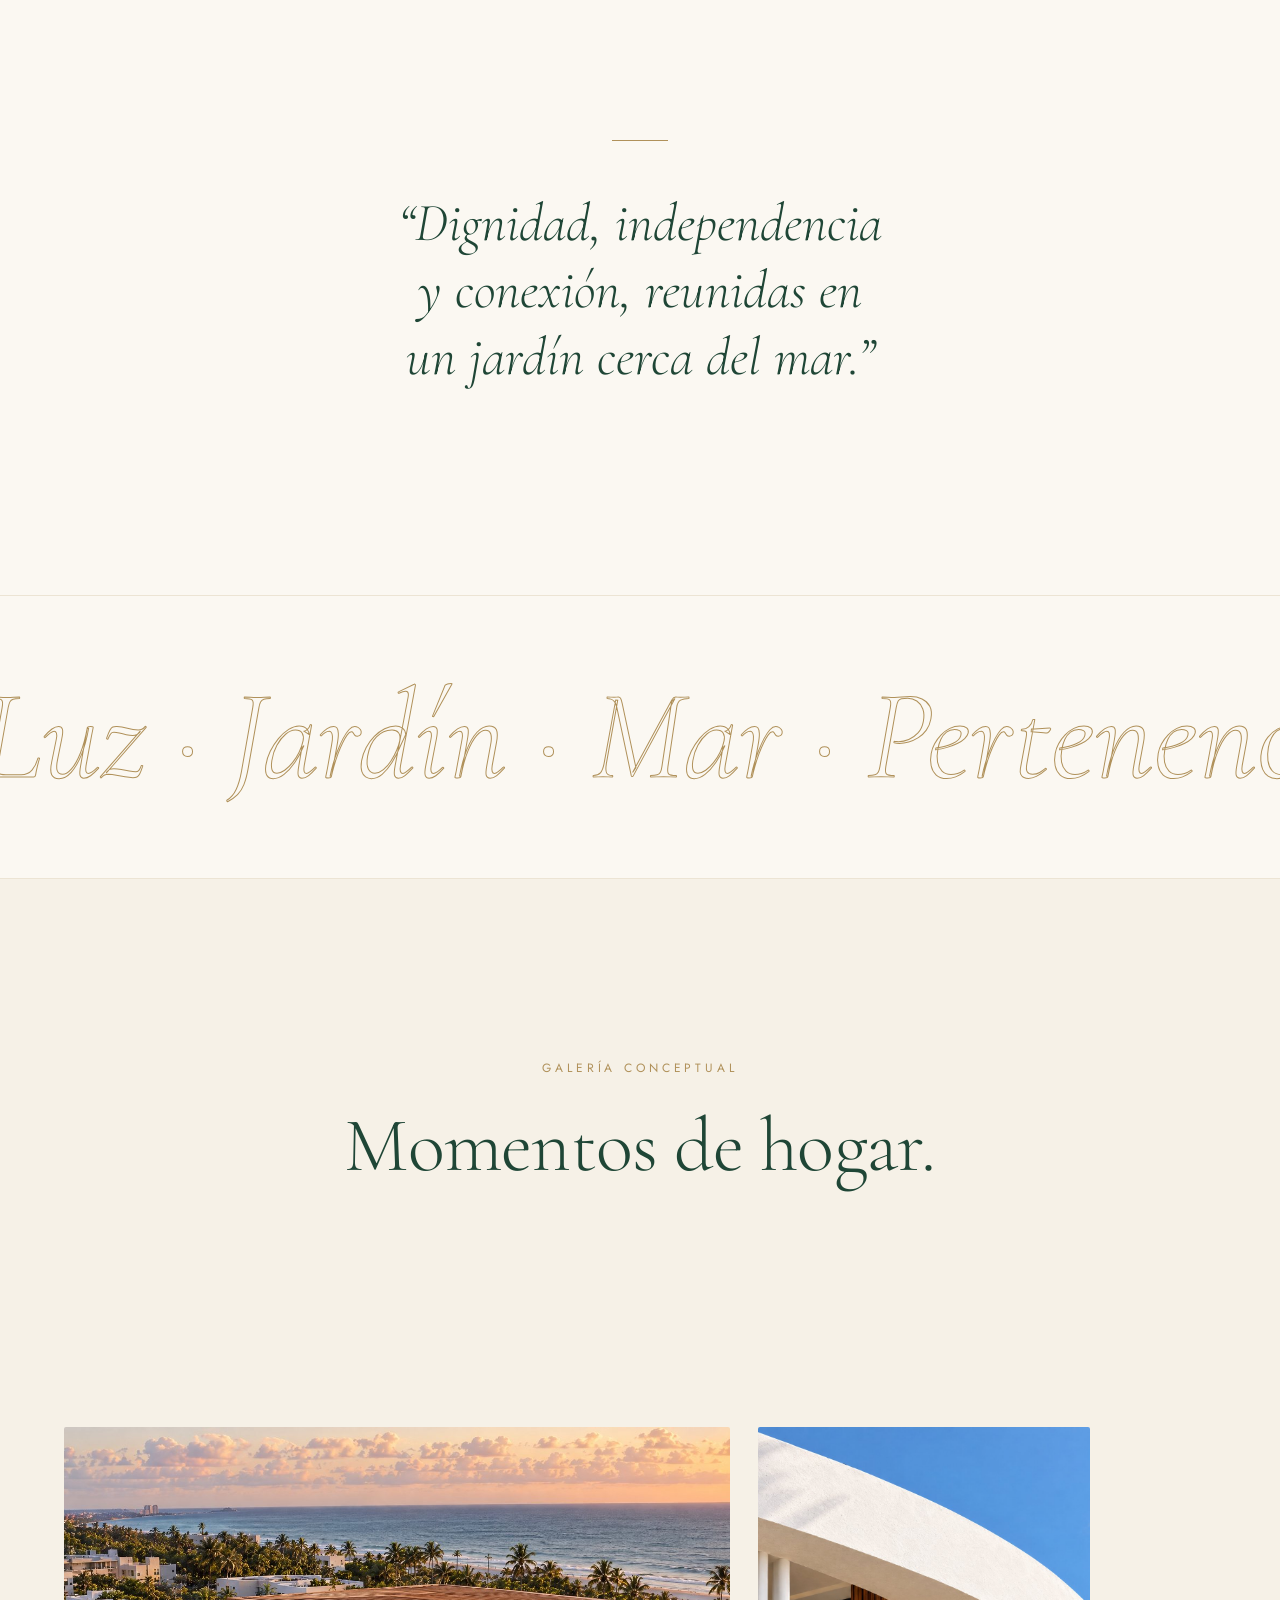
==== commit ce0e34d9: "Square, identical courts seen from above: central tennis, blue sides - The sports-garden image is no" ====
--- a/es/index.html
+++ b/es/index.html
@@ -69,7 +69,7 @@
     <div class="hero__media">
       <img class="hero__poster" src="/assets/img/aerial.jpg?v=10" alt="" aria-hidden="true">
       <video class="hero__video" id="heroVideo" muted playsinline loop preload="none" poster="/assets/img/aerial.jpg?v=10" aria-hidden="true"
-        data-src="/assets/video/flyover.mp4?v=16" data-src-small="/assets/video/flyover-720.mp4?v=16"></video>
+        data-src="/assets/video/flyover.mp4?v=17" data-src-small="/assets/video/flyover-720.mp4?v=17"></video>
       <div class="hero__veil"></div>
     </div>
     <div class="hero__content">
@@ -232,7 +232,7 @@
         <figcaption data-i18n="leis.cap2">Los greens de putting</figcaption>
       </figure>
       <figure class="wellness__item reveal">
-        <video class="motion" muted loop playsinline preload="none" poster="/assets/img/courts.jpg?v=6" data-src="/assets/video/clips/courts.mp4?v=2" role="img" aria-label="Jardín deportivo conceptual con una cancha de tenis centrada, dos canchas de pickleball, greens de putting y una fuente moderna"></video>
+        <video class="motion" muted loop playsinline preload="none" poster="/assets/img/courts.jpg?v=7" data-src="/assets/video/clips/courts.mp4?v=3" role="img" aria-label="Jardín deportivo conceptual visto desde arriba: una cancha de tenis central entre dos canchas azules de pickleball idénticas, dos greens de putting y una fuente moderna"></video>
         <figcaption data-i18n="leis.cap3">Tenis, pickleball y golf</figcaption>
       </figure>
     </div>
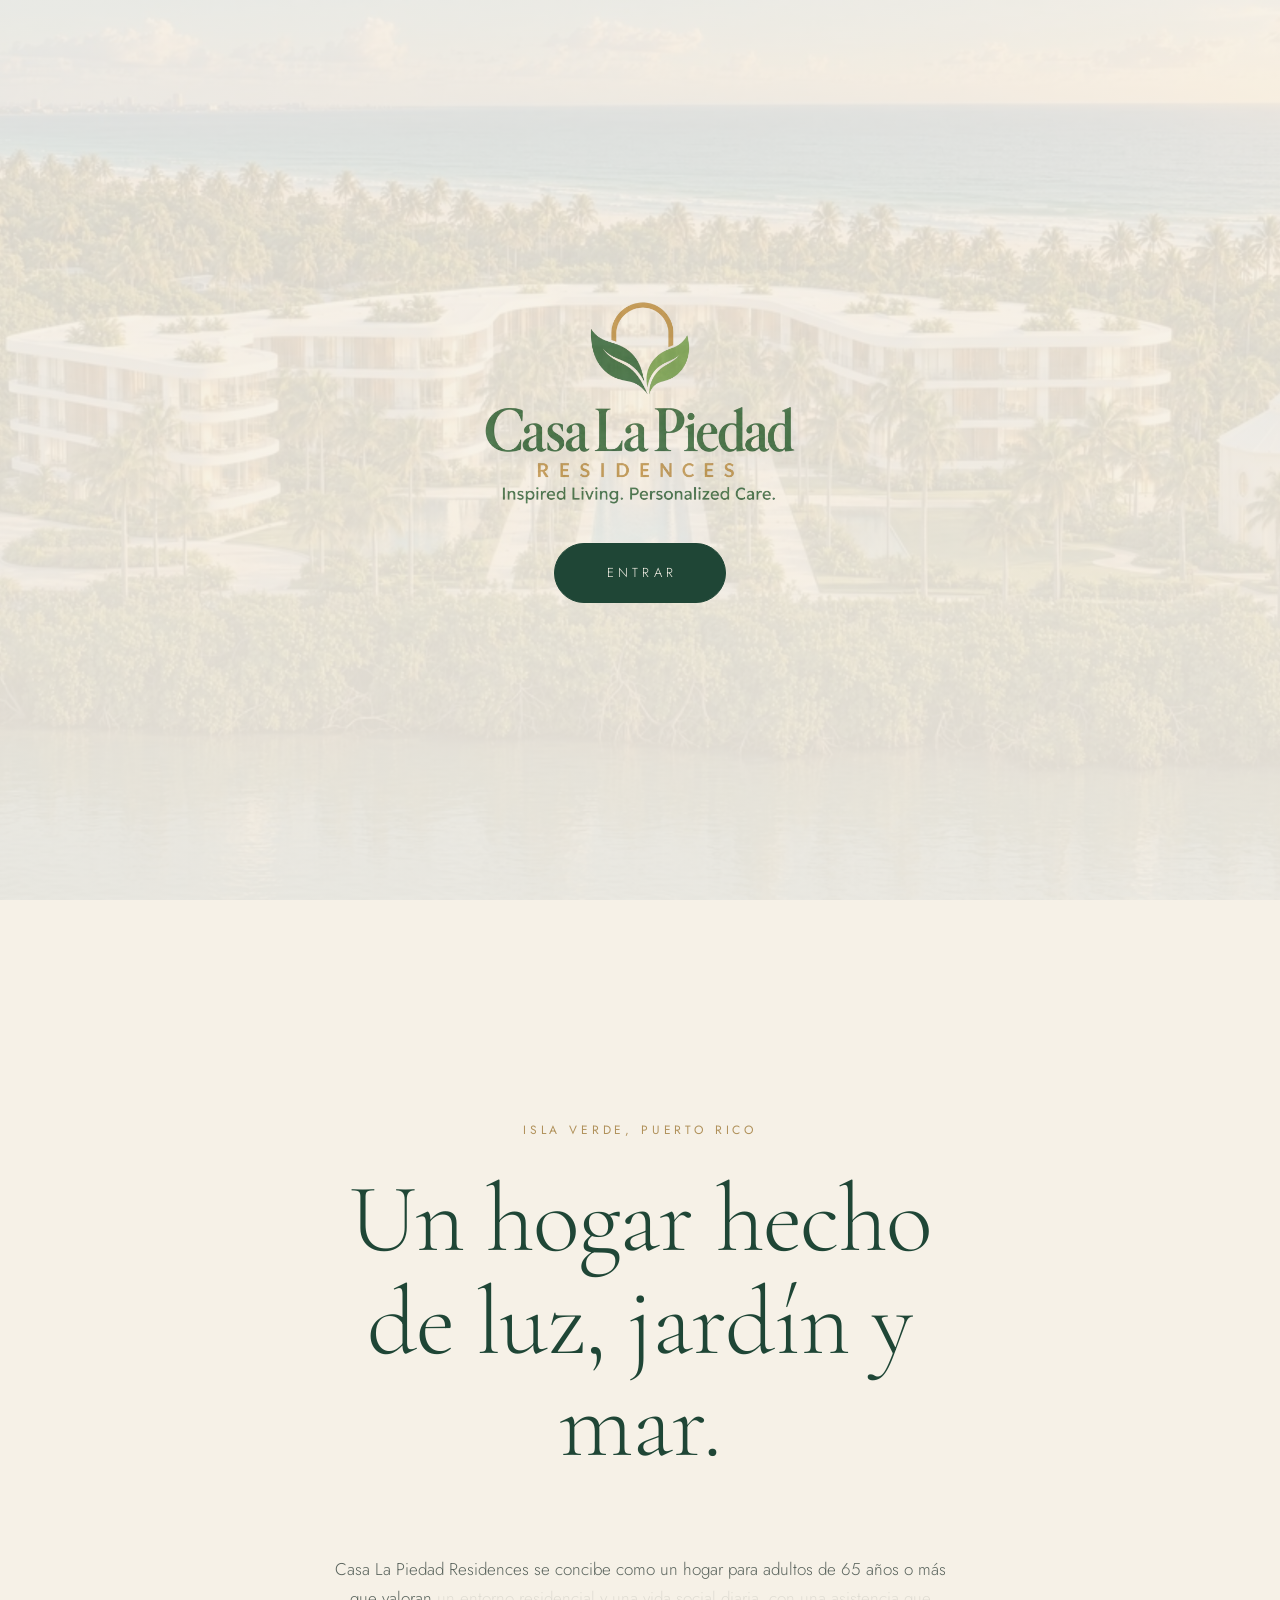
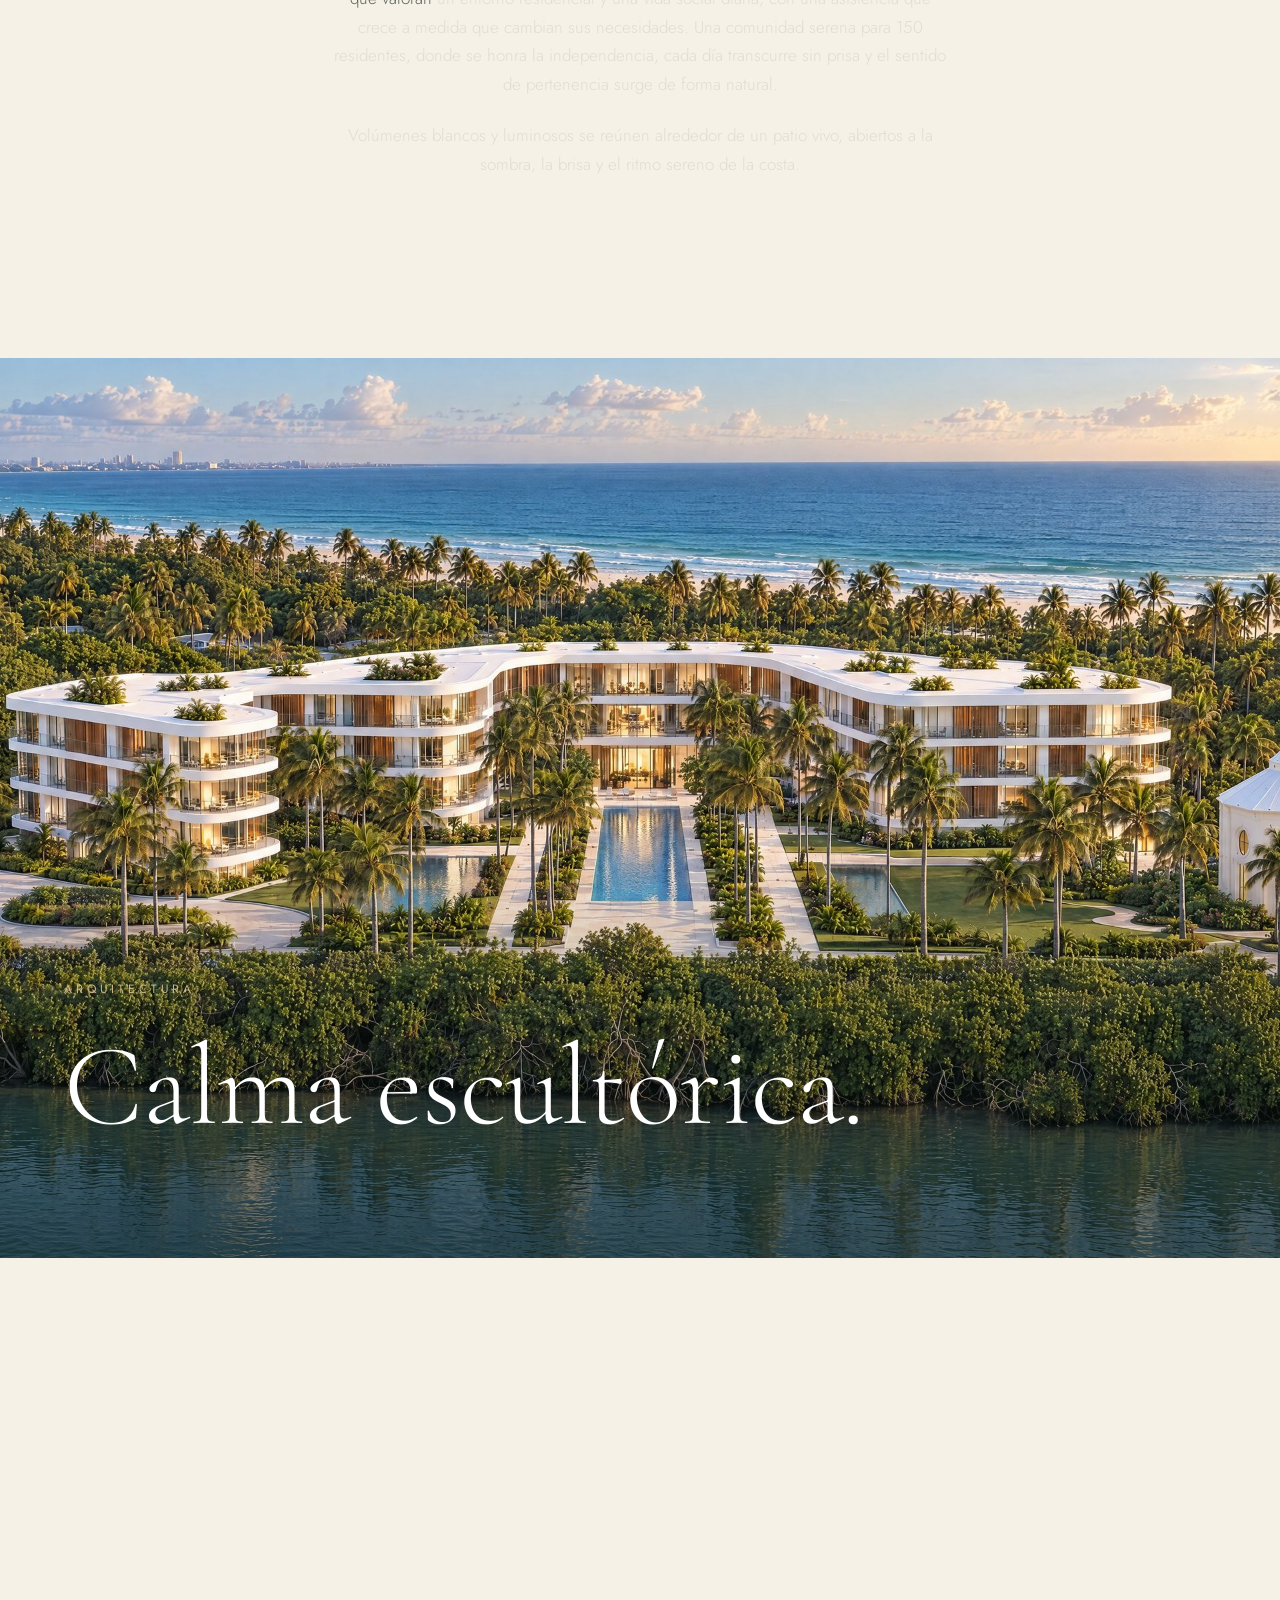
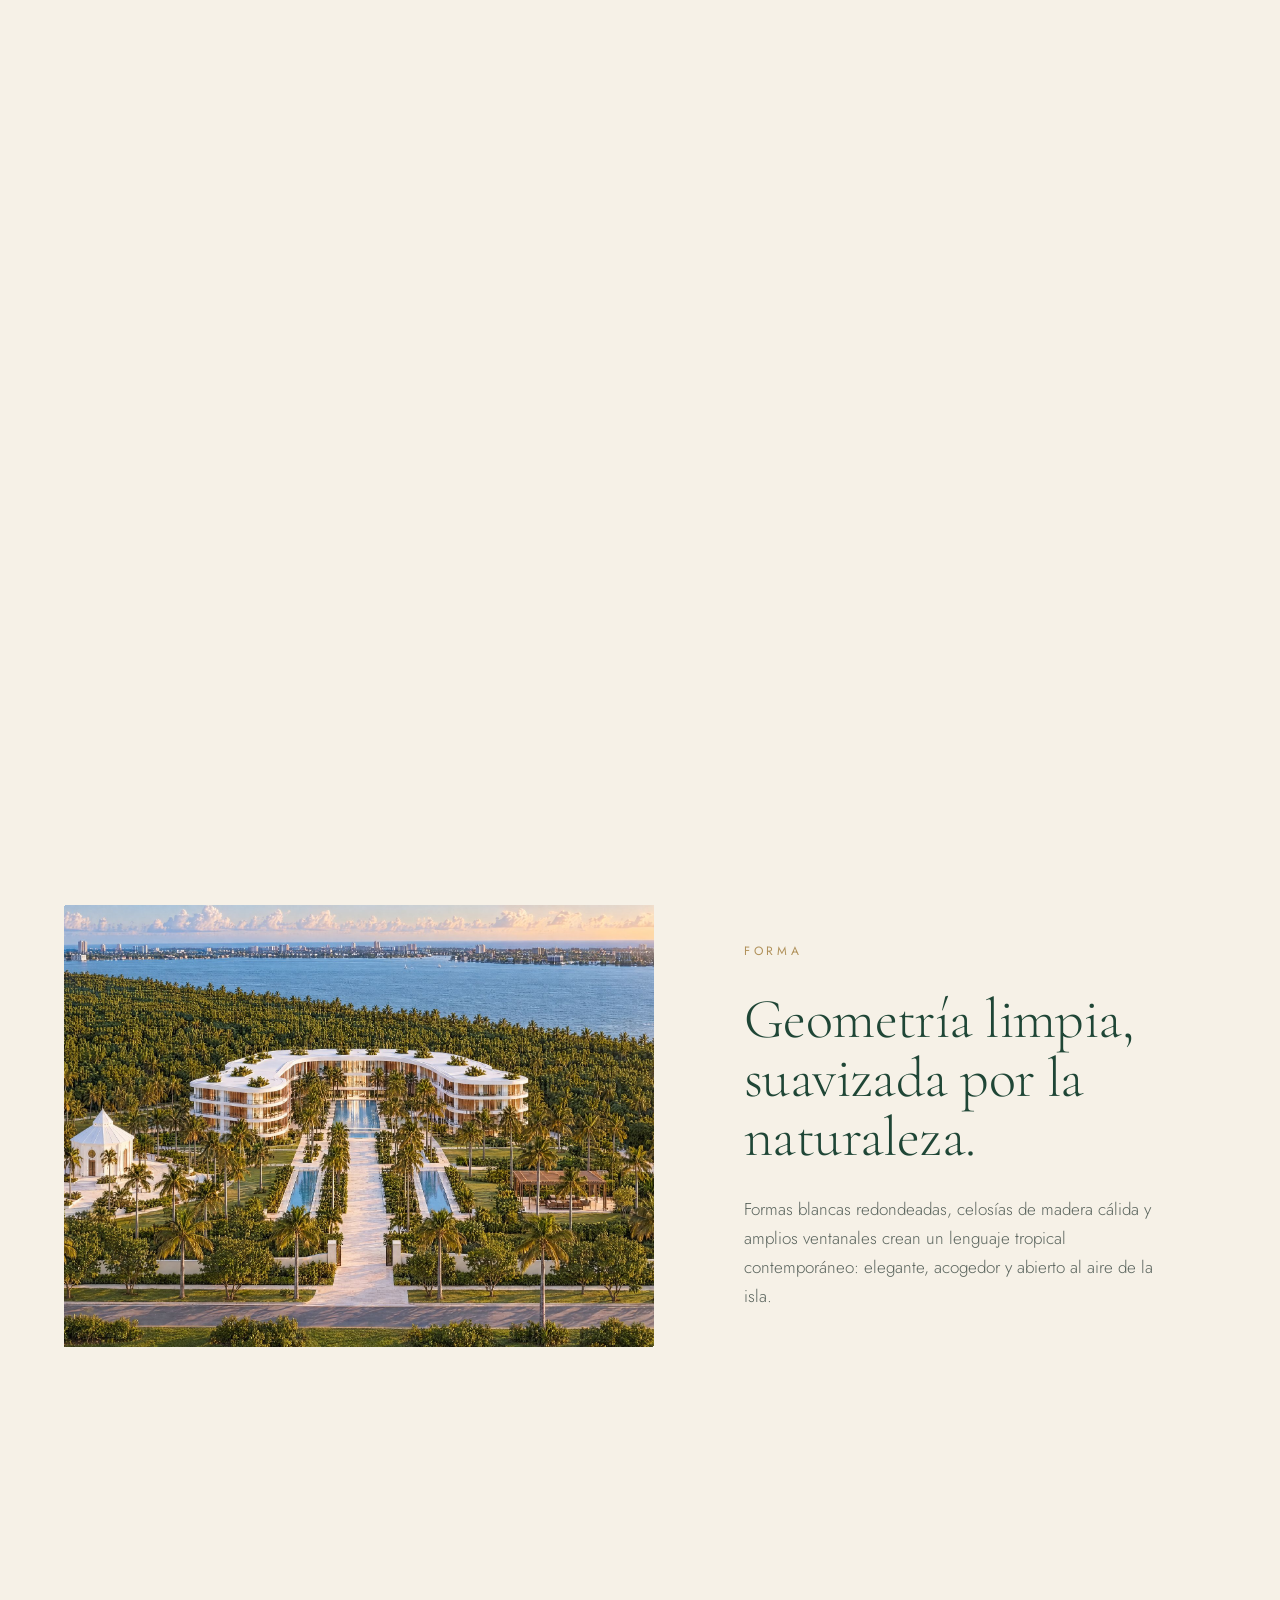
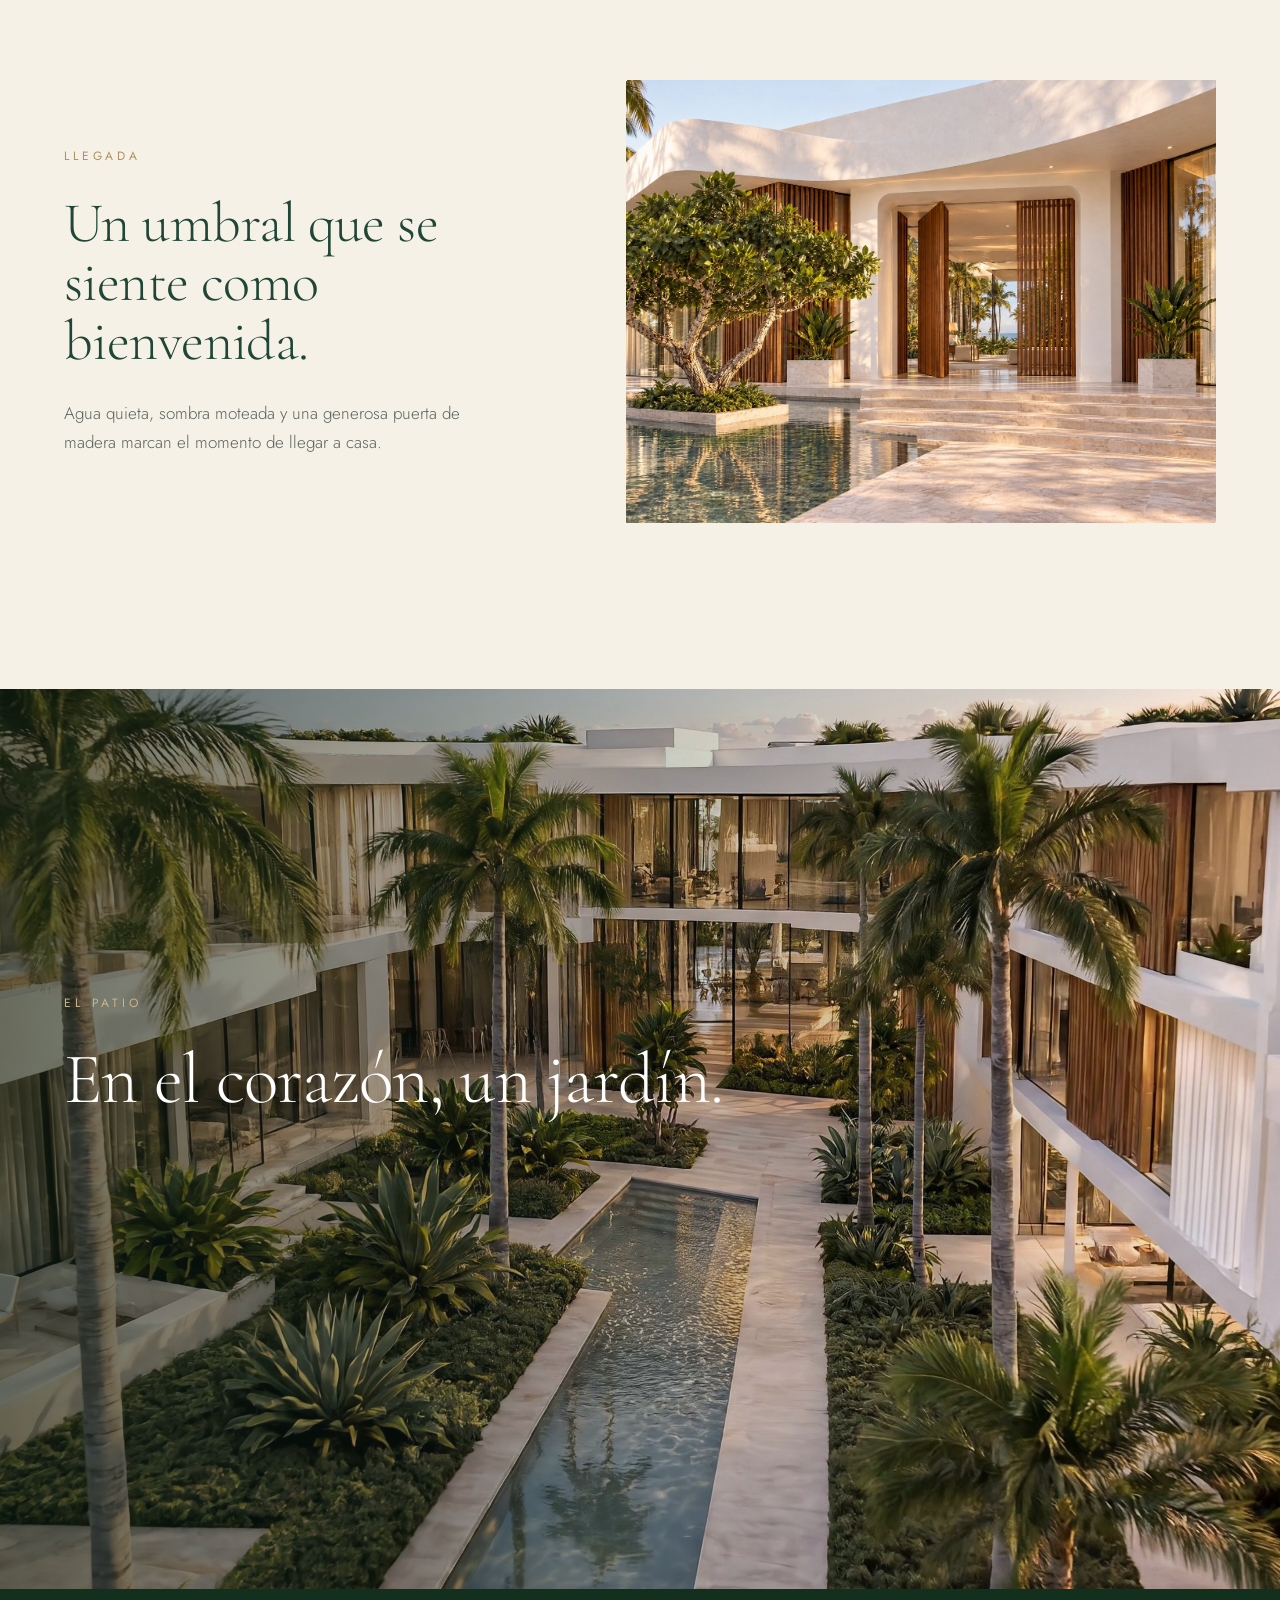
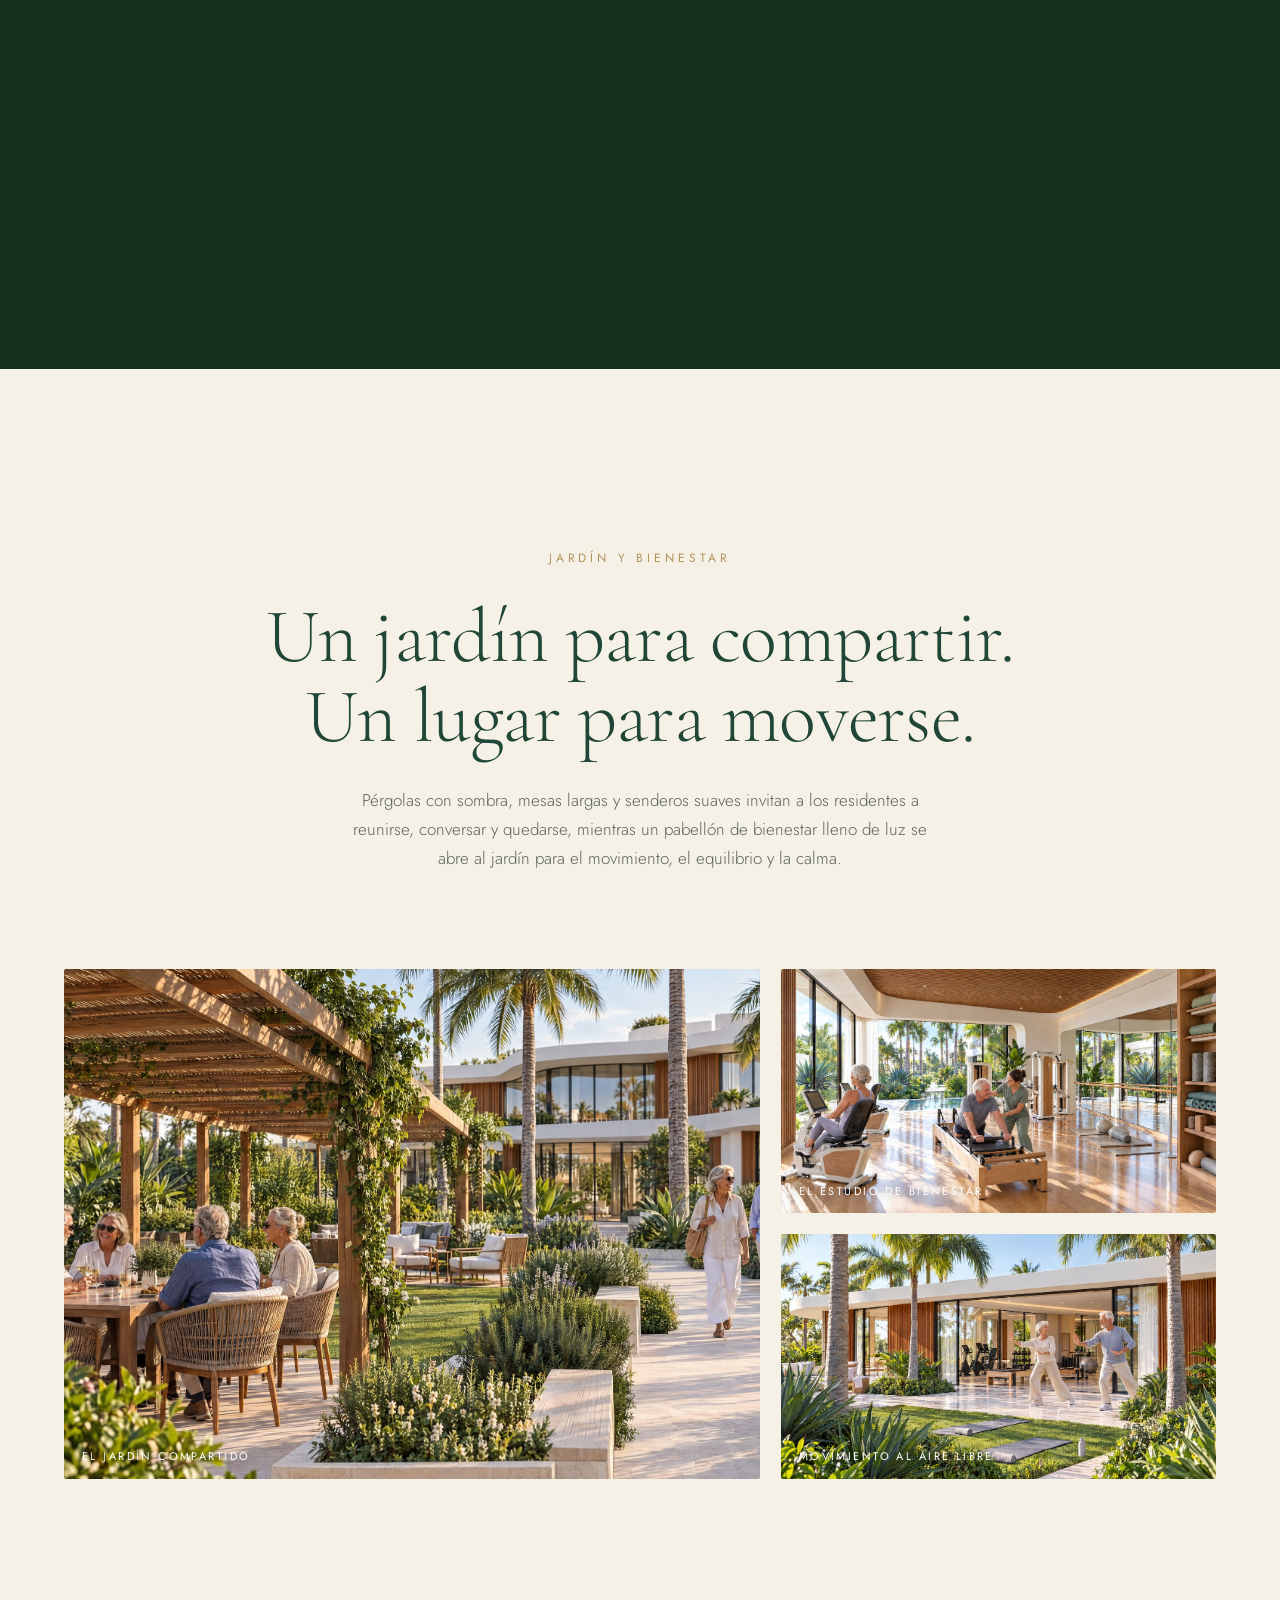
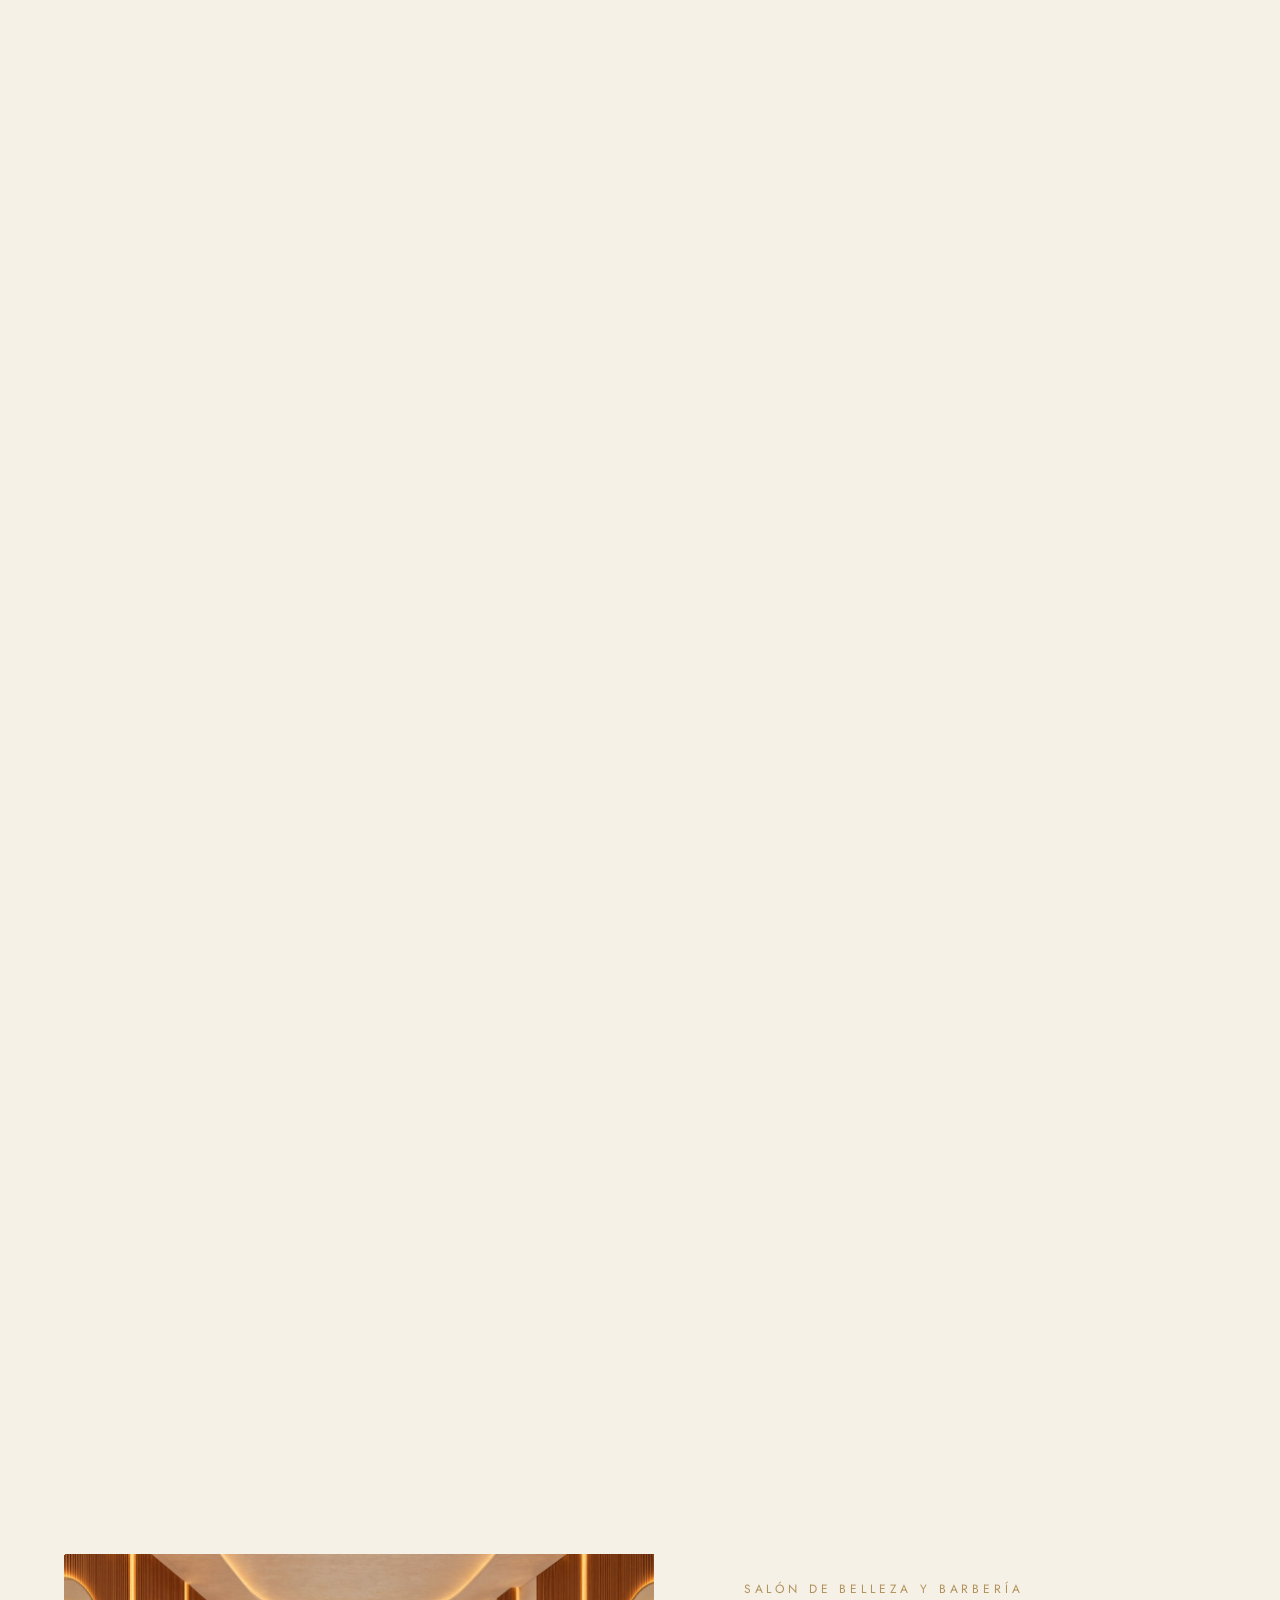
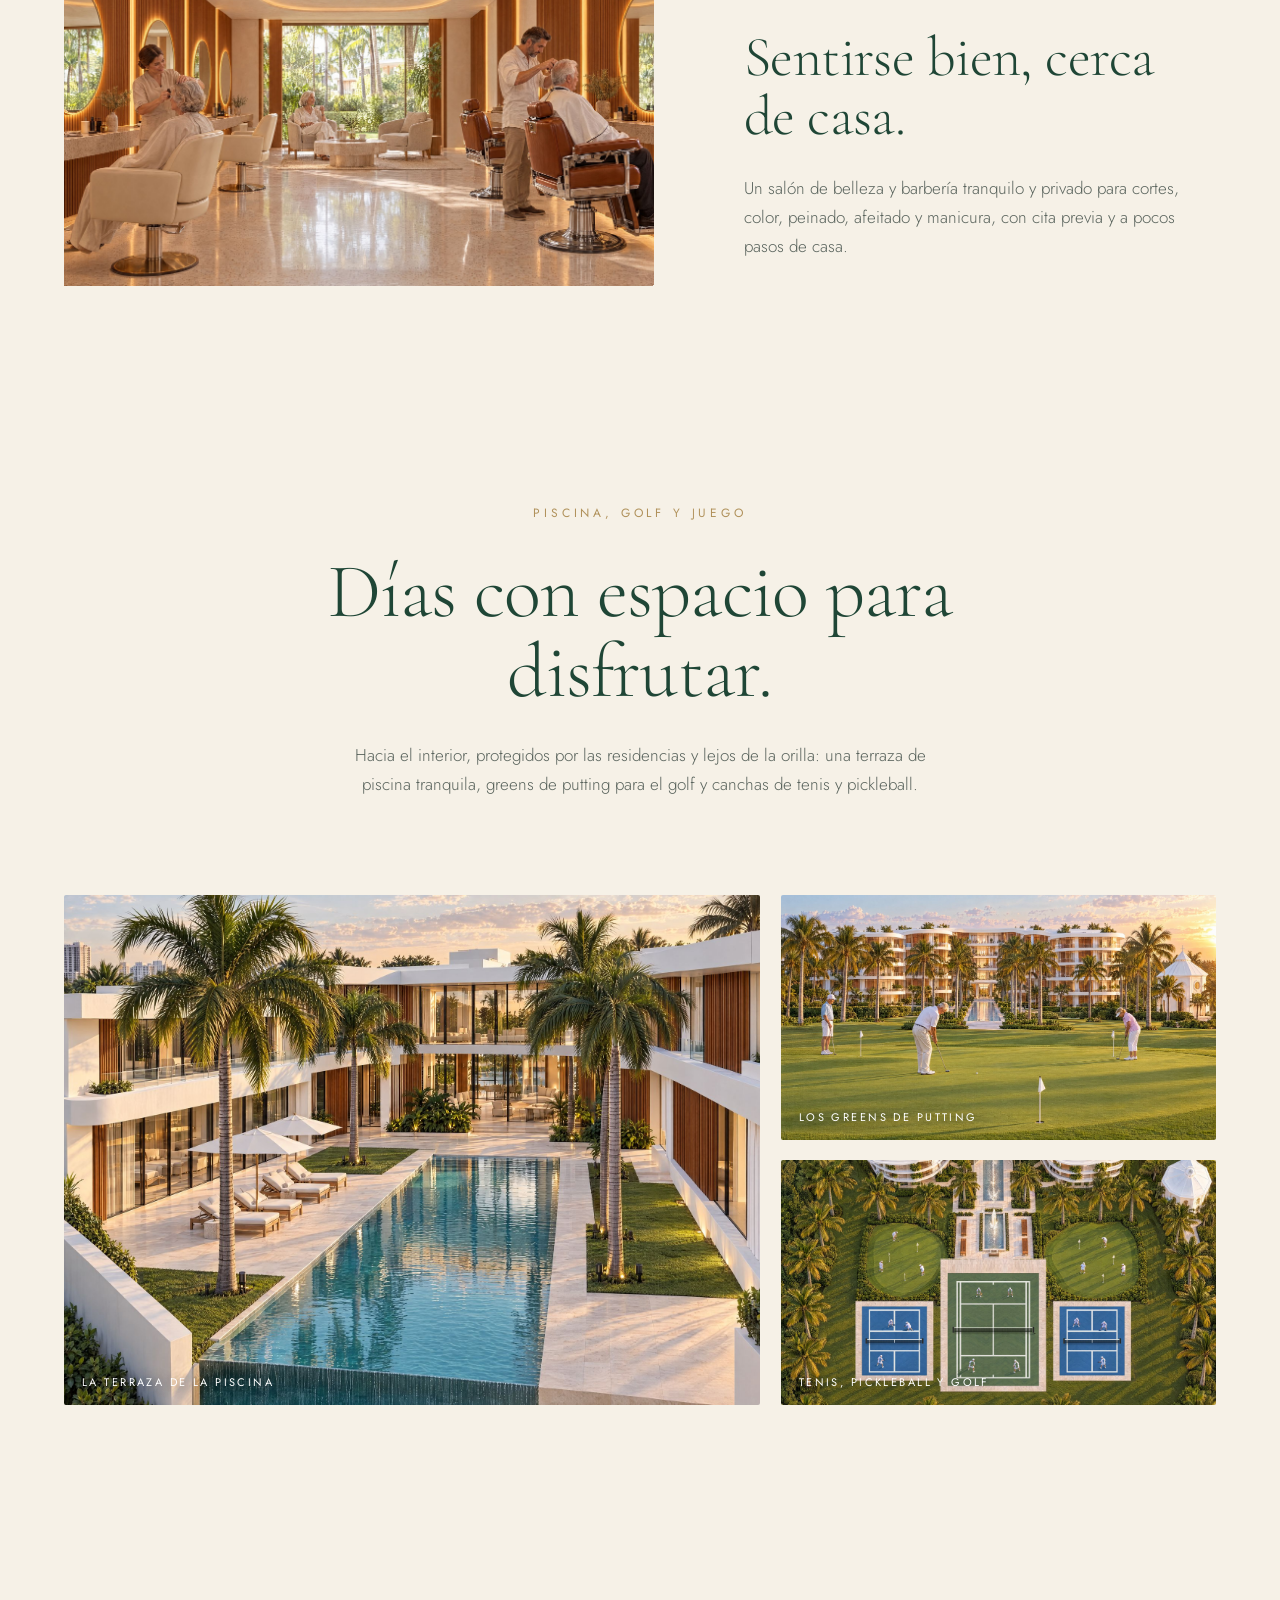
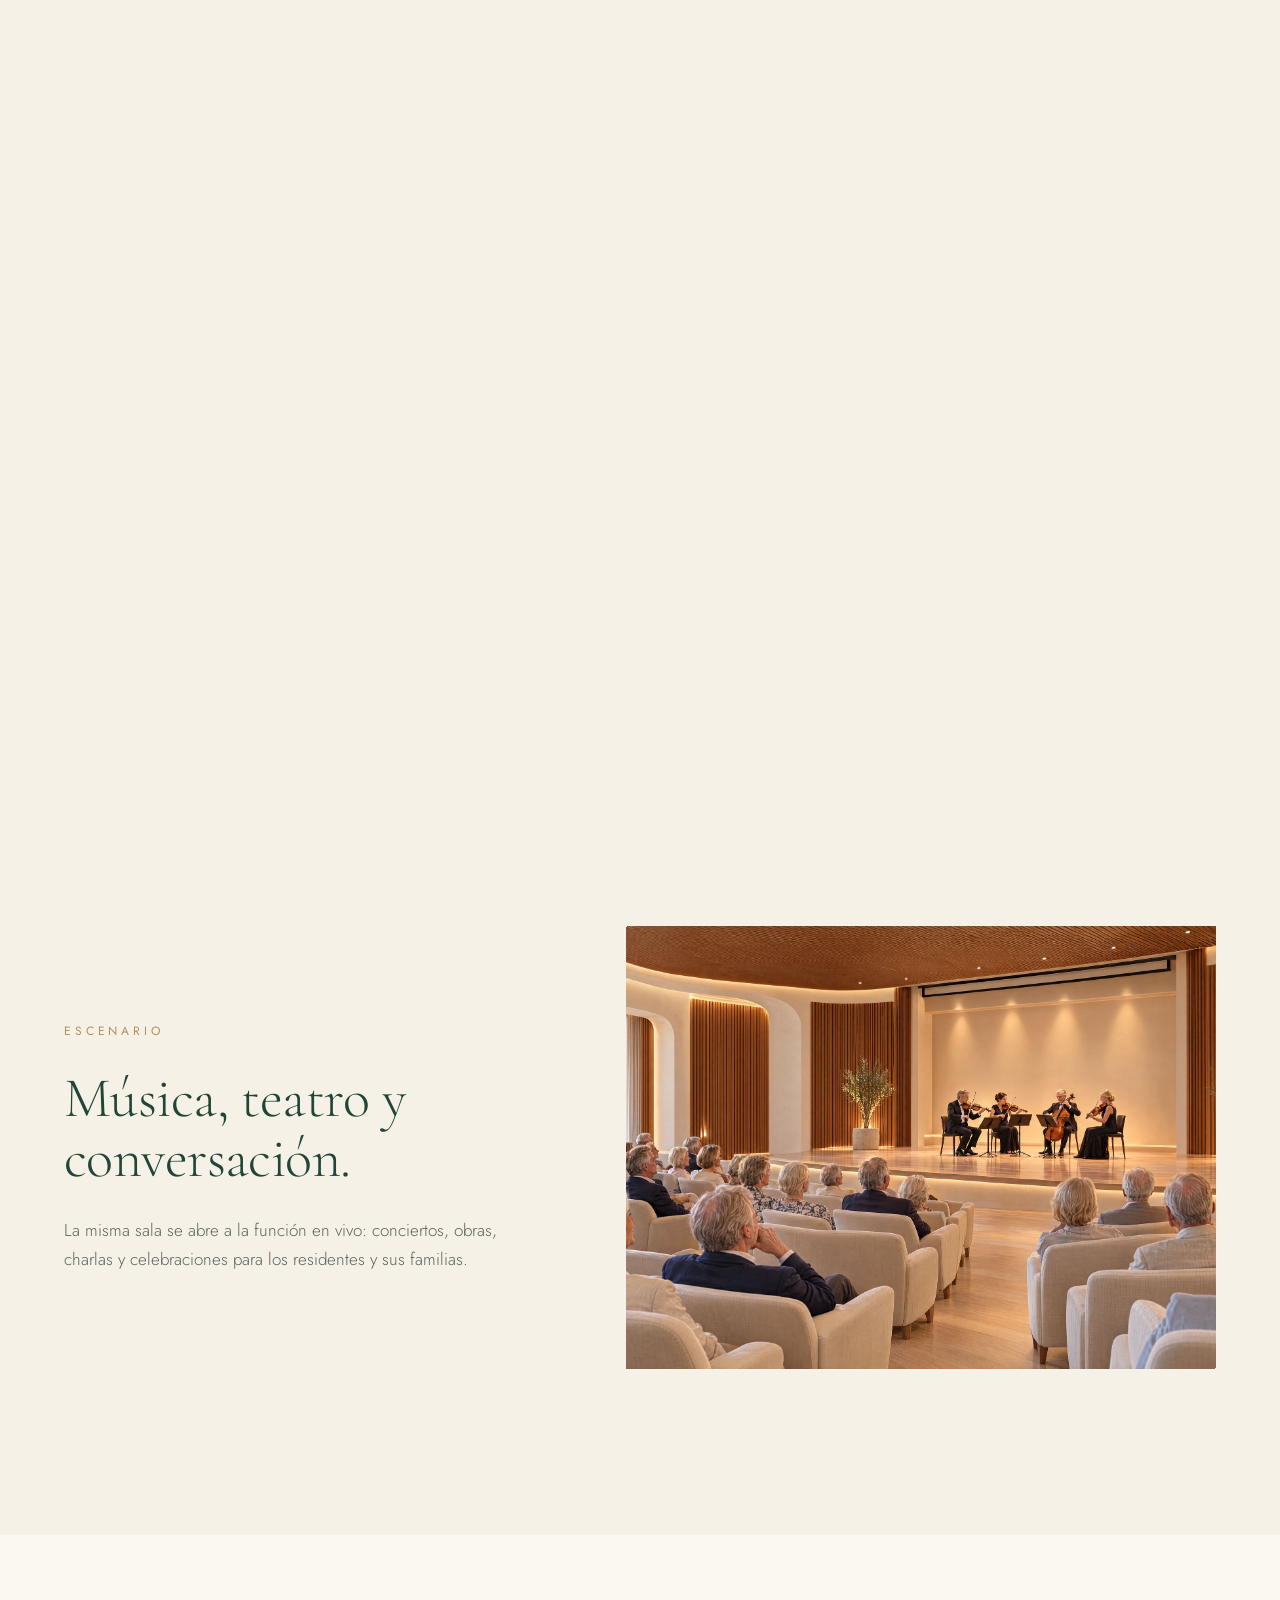
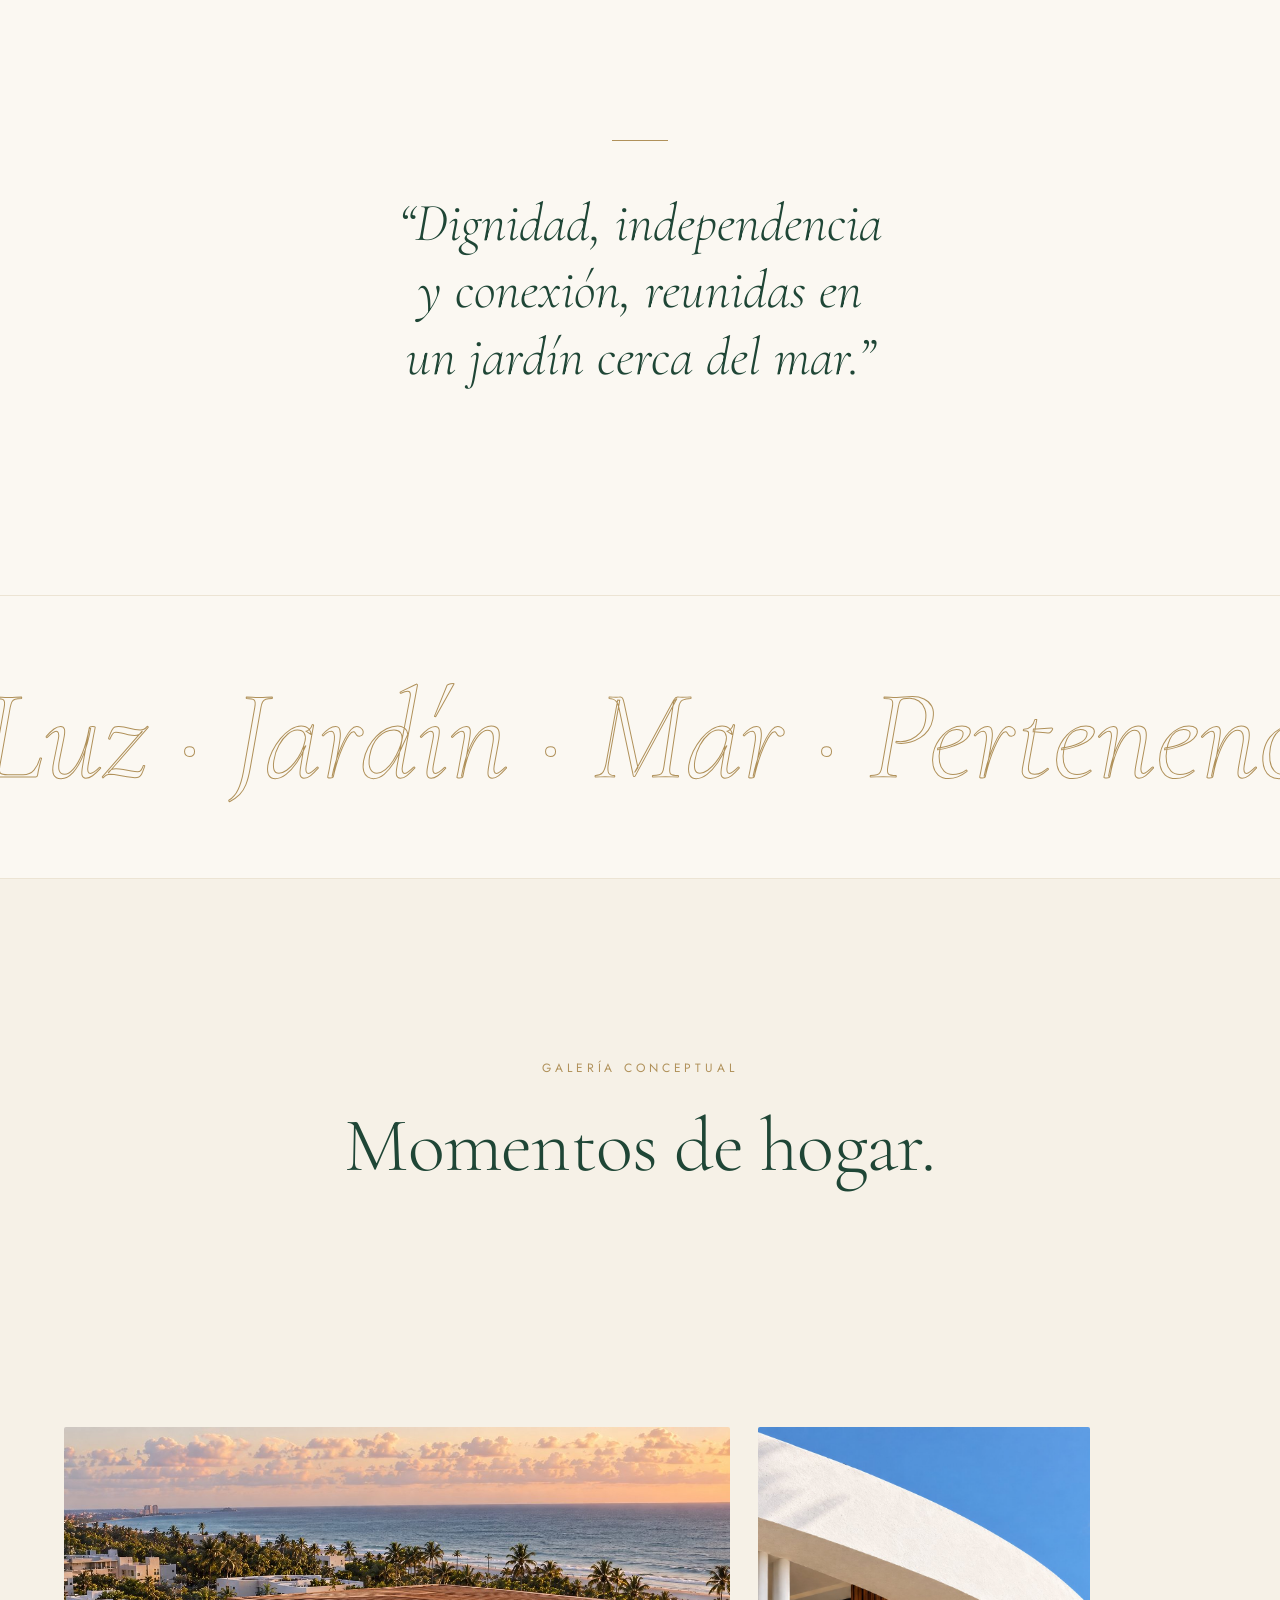
==== commit 2b506492: "Harden the hero end state after review - The film fades into the hero photo at the end (it ends on b" ====
--- a/es/index.html
+++ b/es/index.html
@@ -25,7 +25,7 @@
   <link href="https://fonts.googleapis.com/css2?family=Cormorant+Garamond:ital,wght@0,300;0,400;0,500;1,300;1,400&family=Jost:wght@300;400;500&display=swap" rel="stylesheet">
   <link rel="preload" as="image" href="/assets/img/aerial.jpg?v=10">
   <link rel="preload" as="image" href="/assets/brand/logo.png?v=2">
-  <link rel="stylesheet" href="/styles.css?v=13">
+  <link rel="stylesheet" href="/styles.css?v=15">
   <script>document.documentElement.classList.add('js');</script>
 </head>
 <body>
@@ -68,8 +68,8 @@
   <section class="hero" id="top">
     <div class="hero__media">
       <img class="hero__poster" src="/assets/img/aerial.jpg?v=10" alt="" aria-hidden="true">
-      <video class="hero__video" id="heroVideo" muted playsinline loop preload="none" poster="/assets/img/aerial.jpg?v=10" aria-hidden="true"
-        data-src="/assets/video/flyover.mp4?v=17" data-src-small="/assets/video/flyover-720.mp4?v=17"></video>
+      <video class="hero__video" id="heroVideo" muted playsinline preload="none" poster="/assets/img/aerial.jpg?v=10" aria-hidden="true"
+        data-src="/assets/video/flyover.mp4?v=18" data-src-small="/assets/video/flyover-720.mp4?v=18"></video>
       <div class="hero__veil"></div>
     </div>
     <div class="hero__content">
@@ -232,7 +232,7 @@
         <figcaption data-i18n="leis.cap2">Los greens de putting</figcaption>
       </figure>
       <figure class="wellness__item reveal">
-        <video class="motion" muted loop playsinline preload="none" poster="/assets/img/courts.jpg?v=7" data-src="/assets/video/clips/courts.mp4?v=3" role="img" aria-label="Jardín deportivo conceptual visto desde arriba: una cancha de tenis central entre dos canchas azules de pickleball idénticas, dos greens de putting y una fuente moderna"></video>
+        <video class="motion" muted loop playsinline preload="none" poster="/assets/img/courts.jpg?v=7" data-src="/assets/video/clips/courts.mp4?v=4" role="img" aria-label="Jardín deportivo conceptual visto desde arriba: una cancha de tenis central entre dos canchas azules de pickleball idénticas, dos greens de putting y una fuente moderna"></video>
         <figcaption data-i18n="leis.cap3">Tenis, pickleball y golf</figcaption>
       </figure>
     </div>
@@ -328,6 +328,6 @@
   </div>
 
   <script src="https://cdn.jsdelivr.net/npm/lenis@1.1.13/dist/lenis.min.js" defer></script>
-  <script src="/main.js?v=12" defer></script>
+  <script src="/main.js?v=15" defer></script>
 </body>
 </html>
--- a/styles.css
+++ b/styles.css
@@ -256,18 +256,26 @@
 .is-cinema .label--hero,
 .is-cinema .langswitch--hero,
 .is-cinema .hero__sound { animation: none; opacity: 0; pointer-events: none; }
-.is-cinema .hero__content {
+.is-cinema .hero__content { pointer-events: none; }
+/* The logo greets the film for a moment, then rises away (9 s in all); it
+   returns with "Explore the Vision" only once the film has ended. */
+.hero-intro .hero__content {
   pointer-events: none;
-  animation: cinemaTitle 40s linear forwards; /* duration set to the film's length in main.js */
-}
-.is-cinema .hero__content .btn { opacity: 0; transition: opacity .6s var(--ease); }
-@keyframes cinemaTitle {
-  0% { opacity: 0; transform: translateY(14px); animation-timing-function: var(--ease); }
-  6% { opacity: 1; transform: none; }
-  60% { opacity: 1; transform: none; animation-timing-function: ease-in-out; }
-  94% { opacity: 0; transform: translateY(-8px); }
-  100% { opacity: 0; transform: translateY(-8px); }
-}
+  animation: heroIntro 9s linear forwards;
+}
+.hero-intro .hero__content .btn,
+.is-cinema .hero__content .btn { visibility: hidden; }
+@keyframes heroIntro {
+  0% { opacity: 0; transform: translateY(16px); animation-timing-function: cubic-bezier(.22, .61, .36, 1); }
+  14% { opacity: 1; transform: none; }
+  66% { opacity: 1; transform: none; animation-timing-function: cubic-bezier(.45, 0, .7, .4); }
+  100% { opacity: 0; transform: translateY(-12vh); }
+}
+.hero-end .hero__content { animation: heroEnd 2.2s var(--ease) .2s both; }
+@keyframes heroEnd { from { opacity: 0; transform: translateY(30px); } to { opacity: 1; transform: none; } }
+/* The film fades into the hero photo, which drifts slowly behind the logo. */
+.hero-end .hero__poster { animation: heroRest 24s var(--ease) forwards; }
+@keyframes heroRest { from { transform: scale(1.12); } to { transform: scale(1); } }
 .is-cinema .hero__veil { opacity: .15; }
 .is-cinema .topbar { opacity: 0; pointer-events: none; }
 .cinema__bar {
@@ -742,7 +750,7 @@
   .gallery__grid { grid-template-columns: 1fr; grid-auto-rows: 72vw; }
   .tile--wide { grid-column: span 1; }
   .tile::after { opacity: 1; transform: none; }
-  .label--hero { right: var(--gutter); bottom: 72px; font-size: 10px; letter-spacing: .18em; }
+  .label--hero { right: var(--gutter); bottom: 72px; padding-right: 54px; font-size: 10px; letter-spacing: .18em; }
   .closing { padding-bottom: 96px; }
   .btn { padding: 16px 30px; }
 }
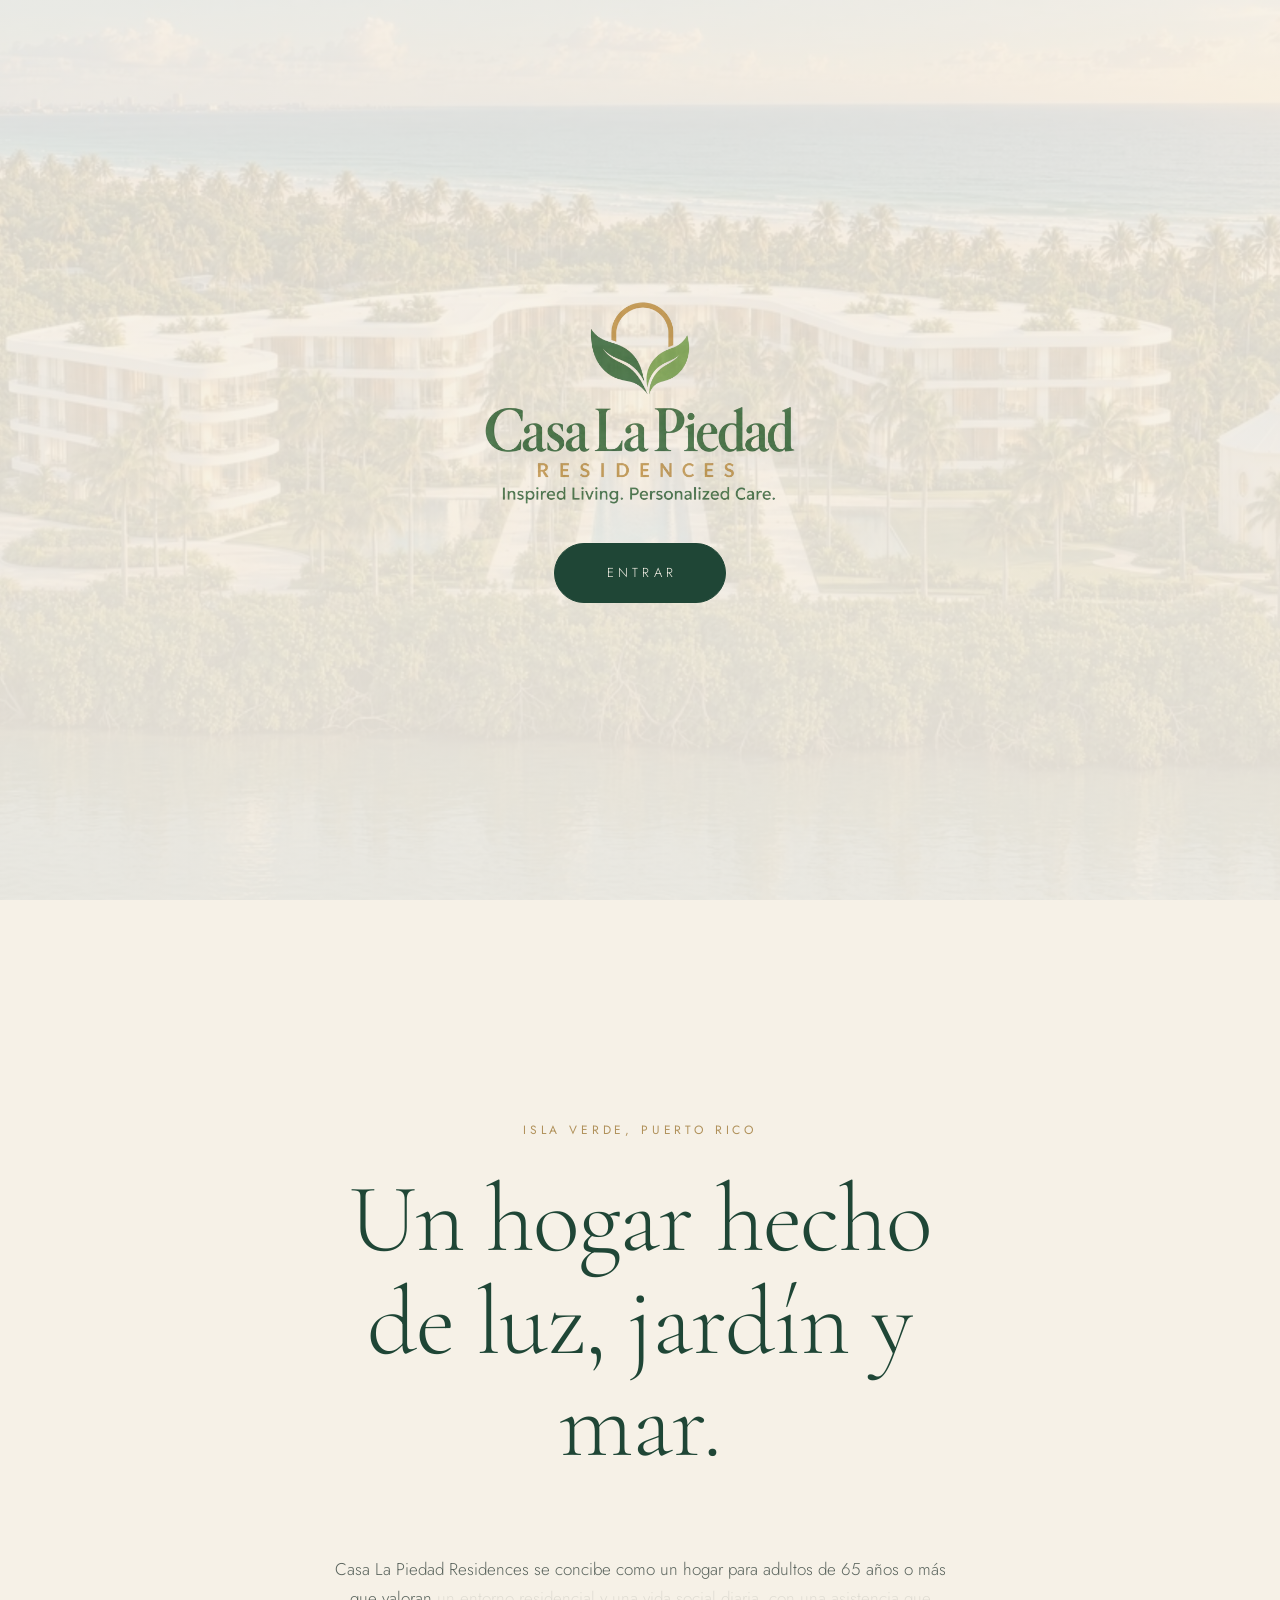
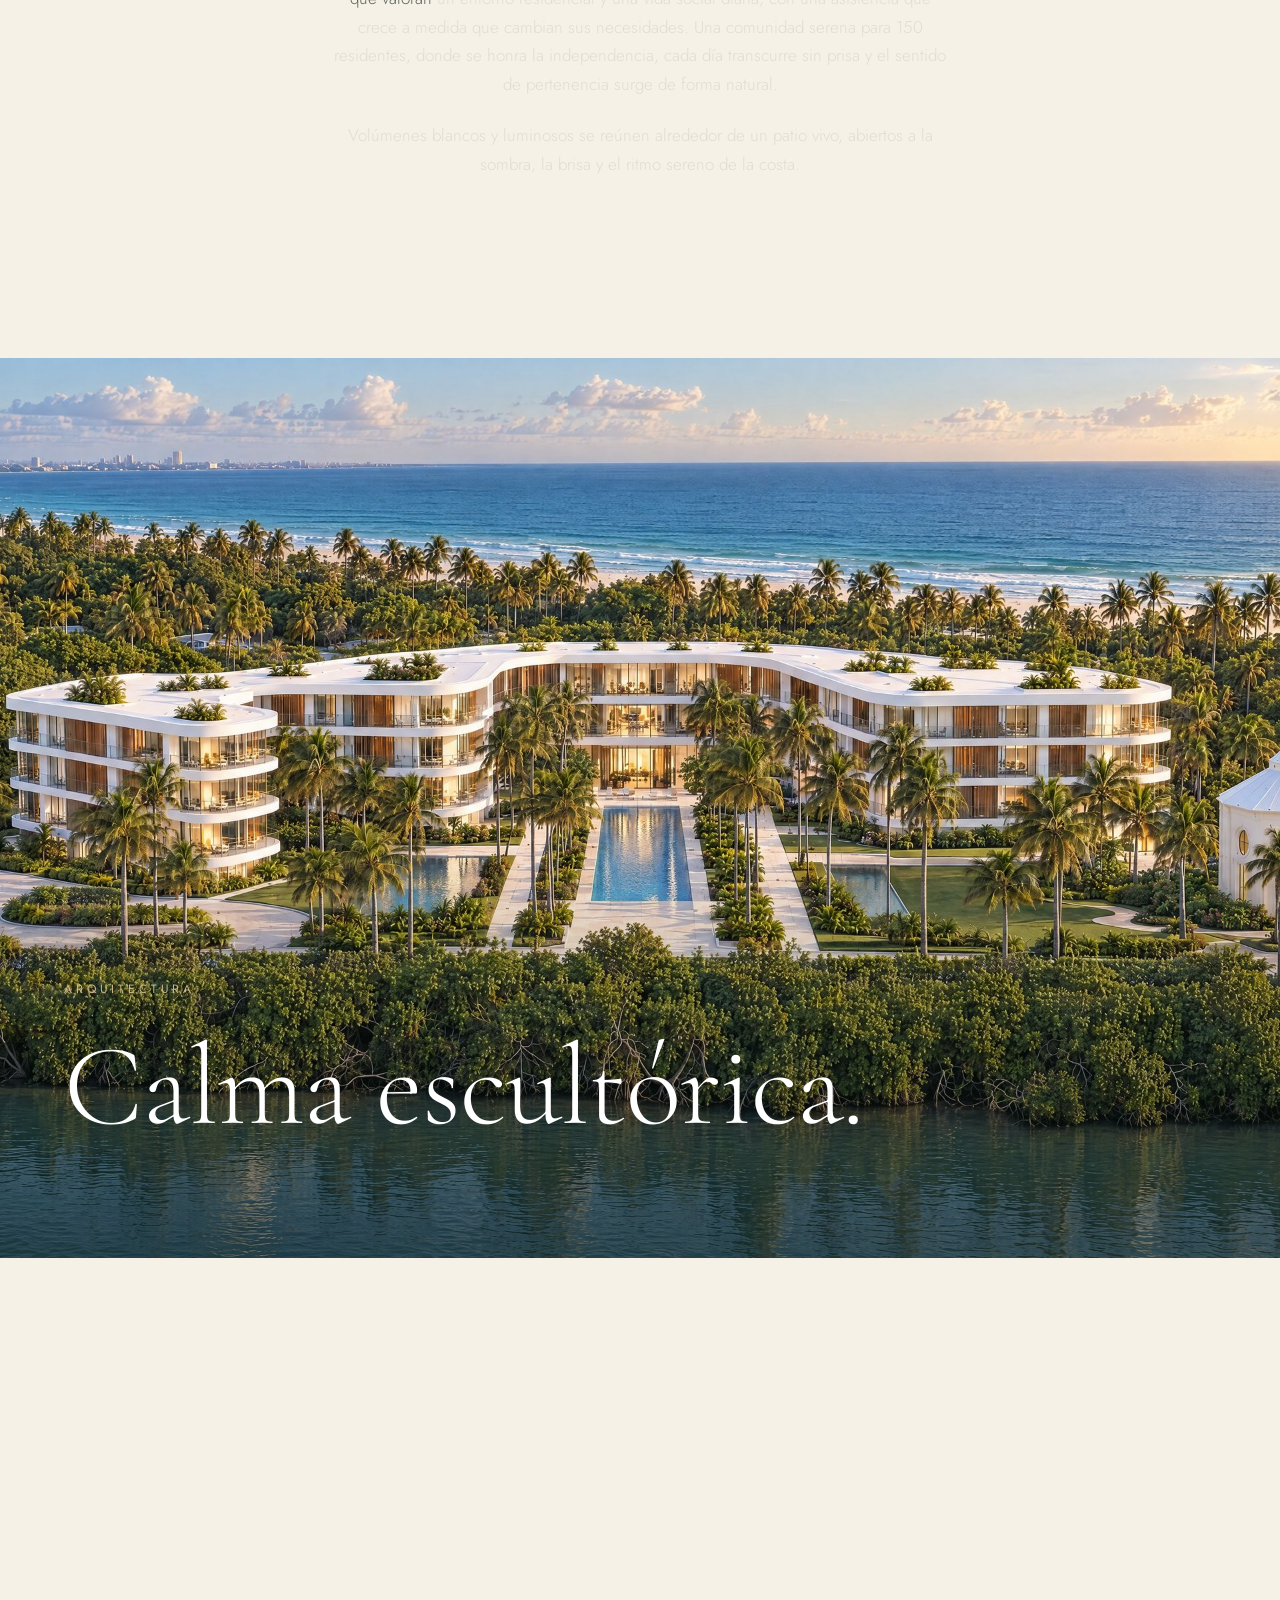
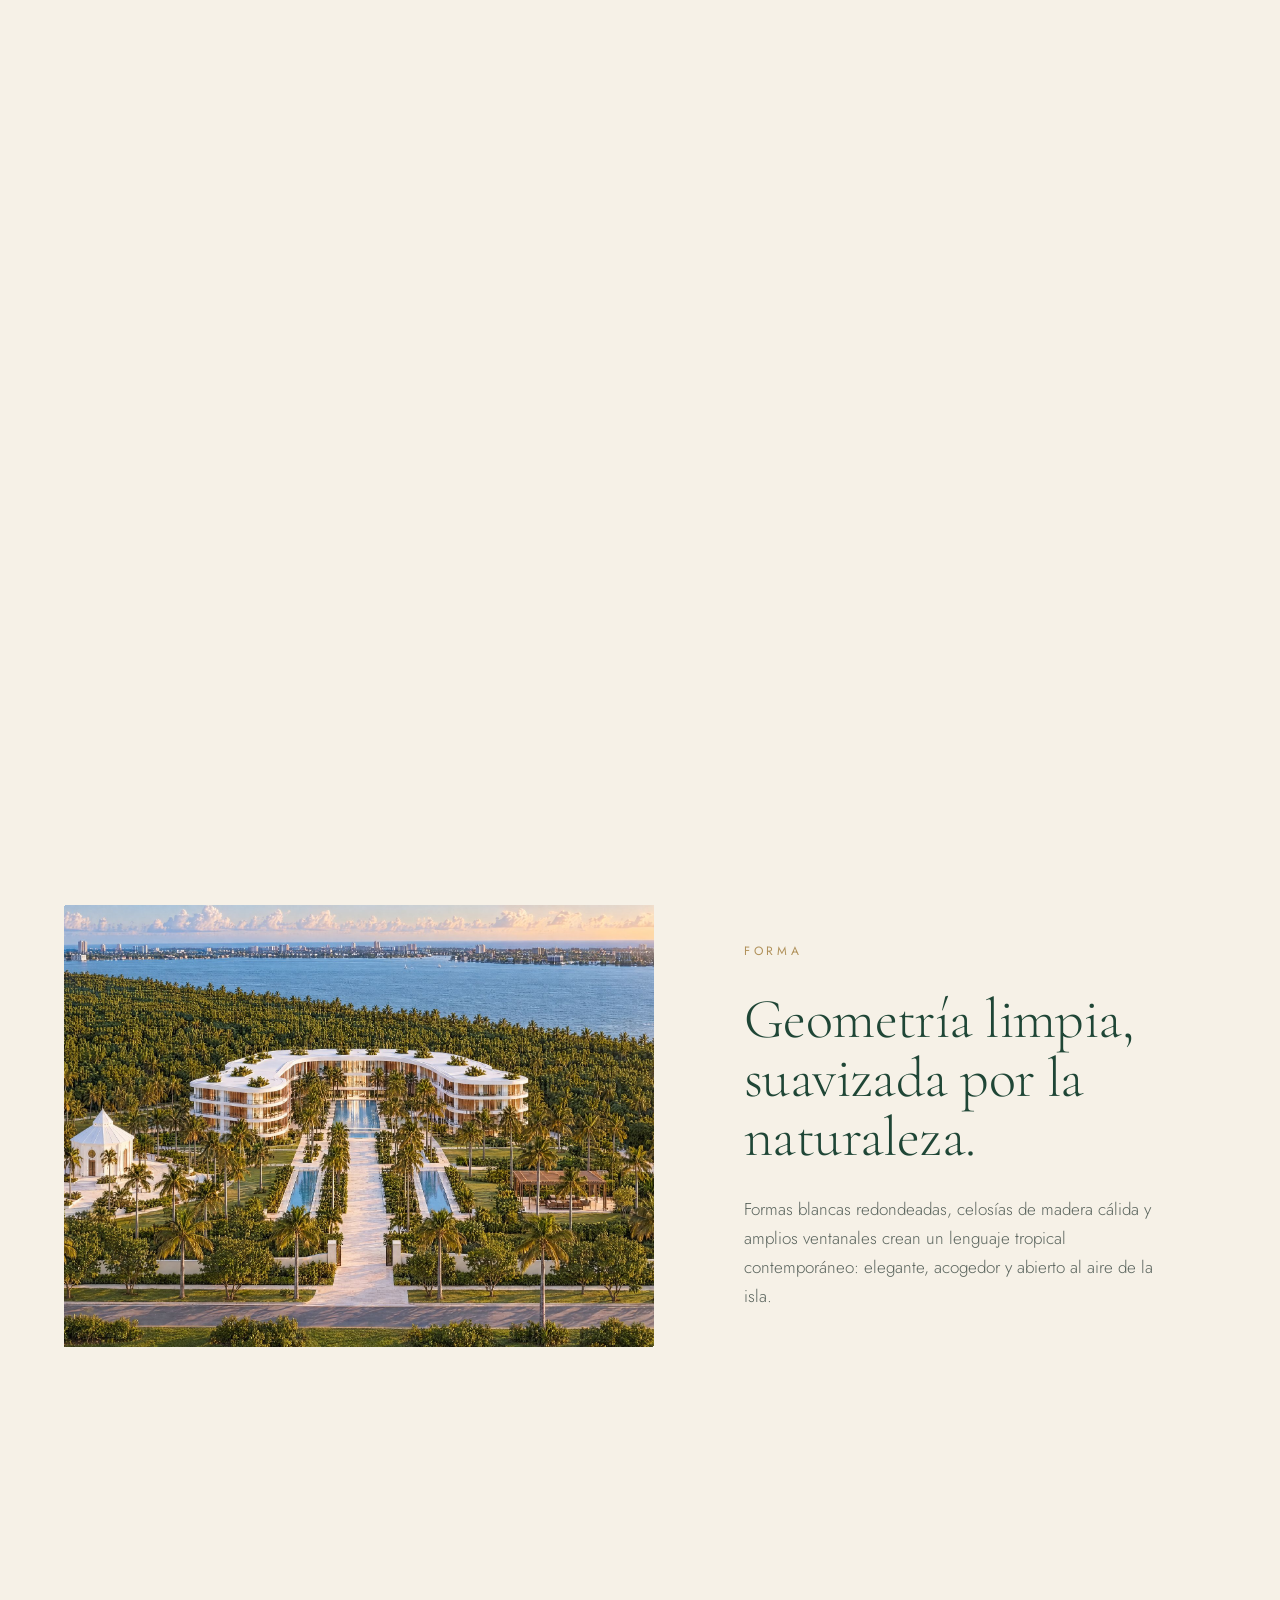
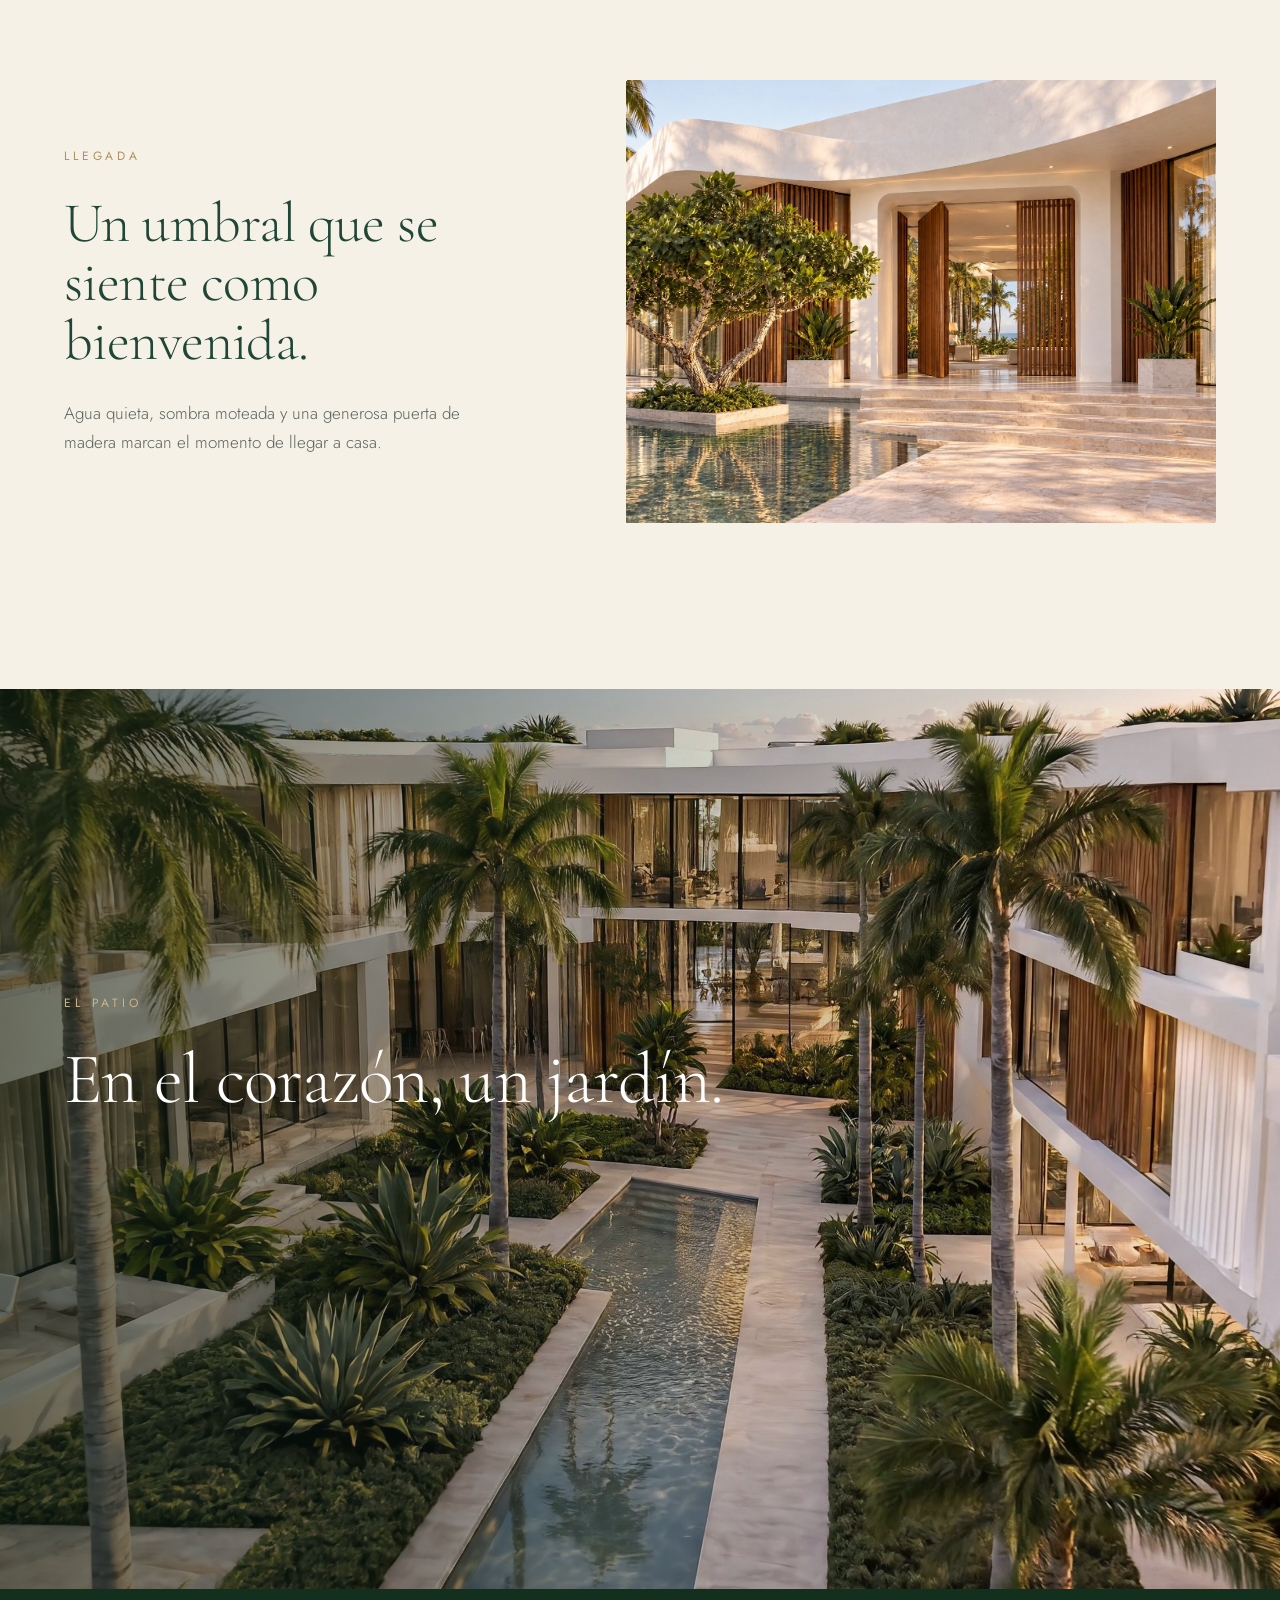
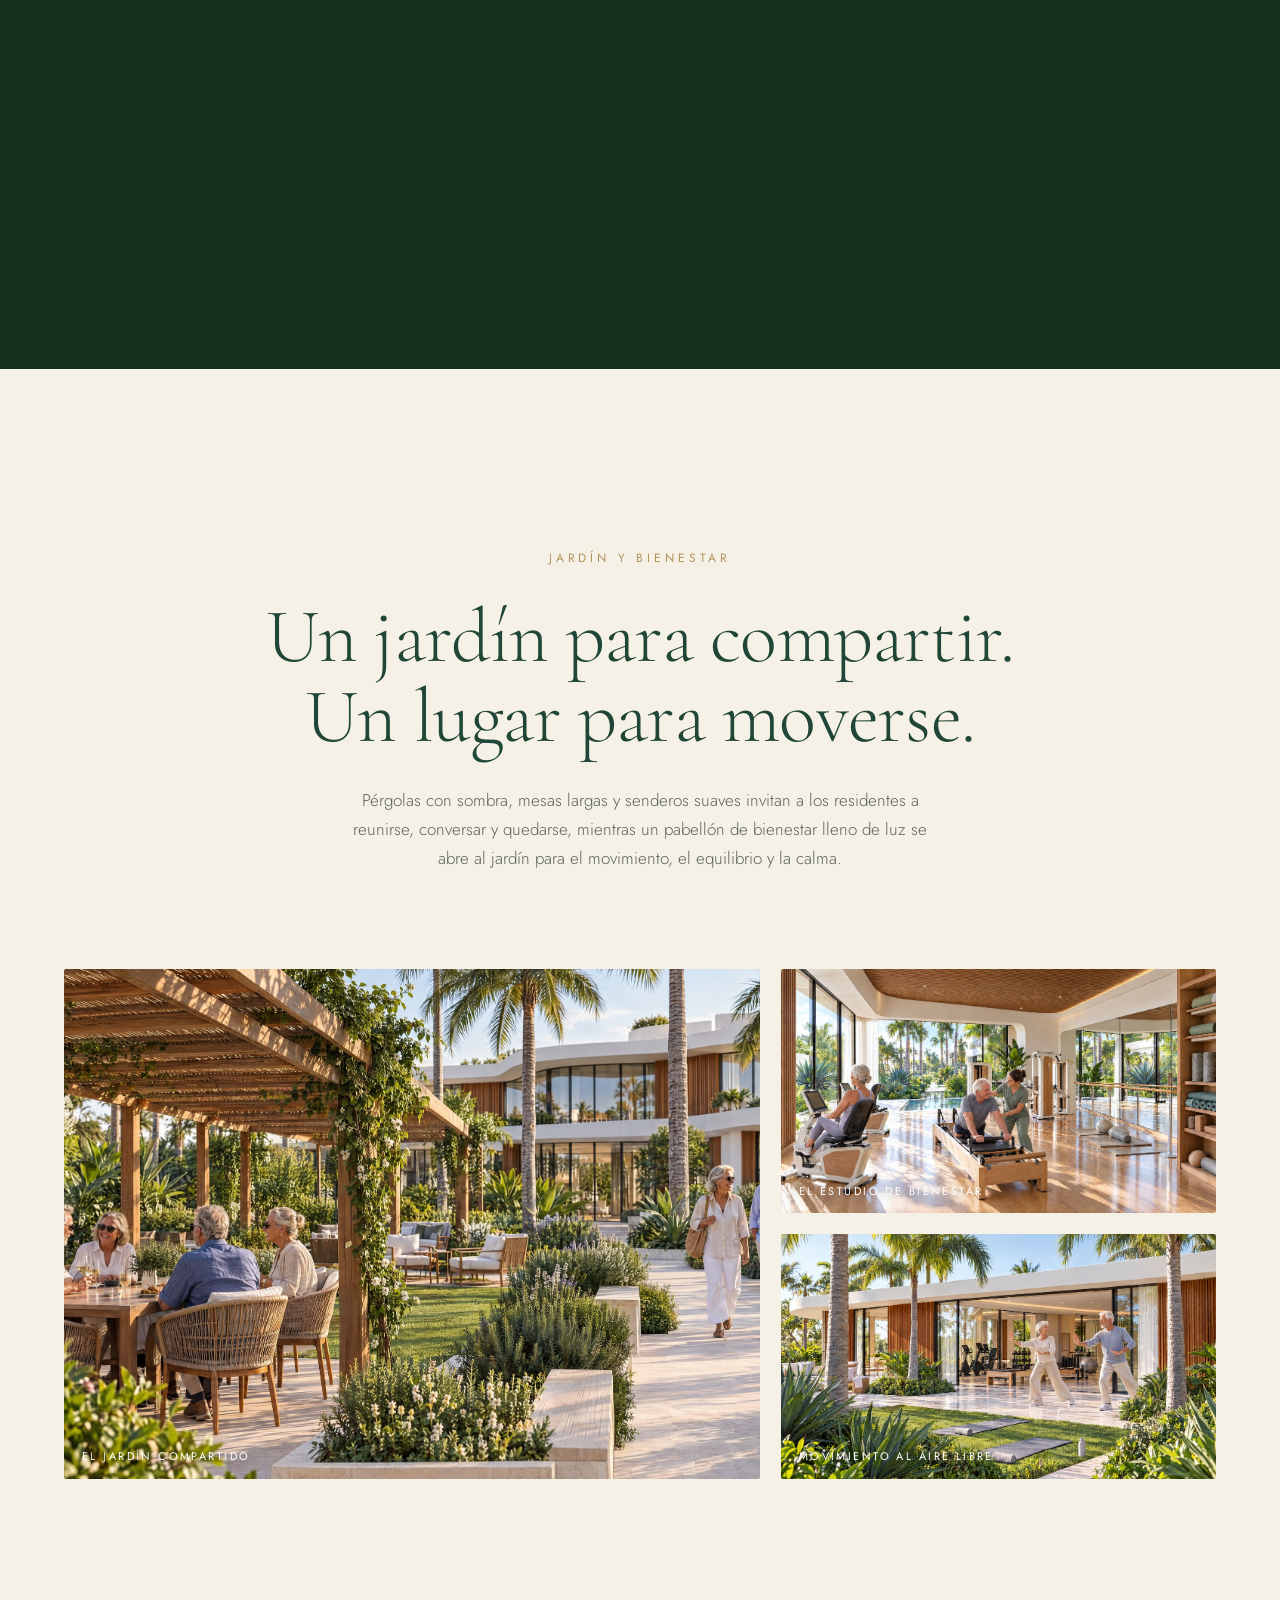
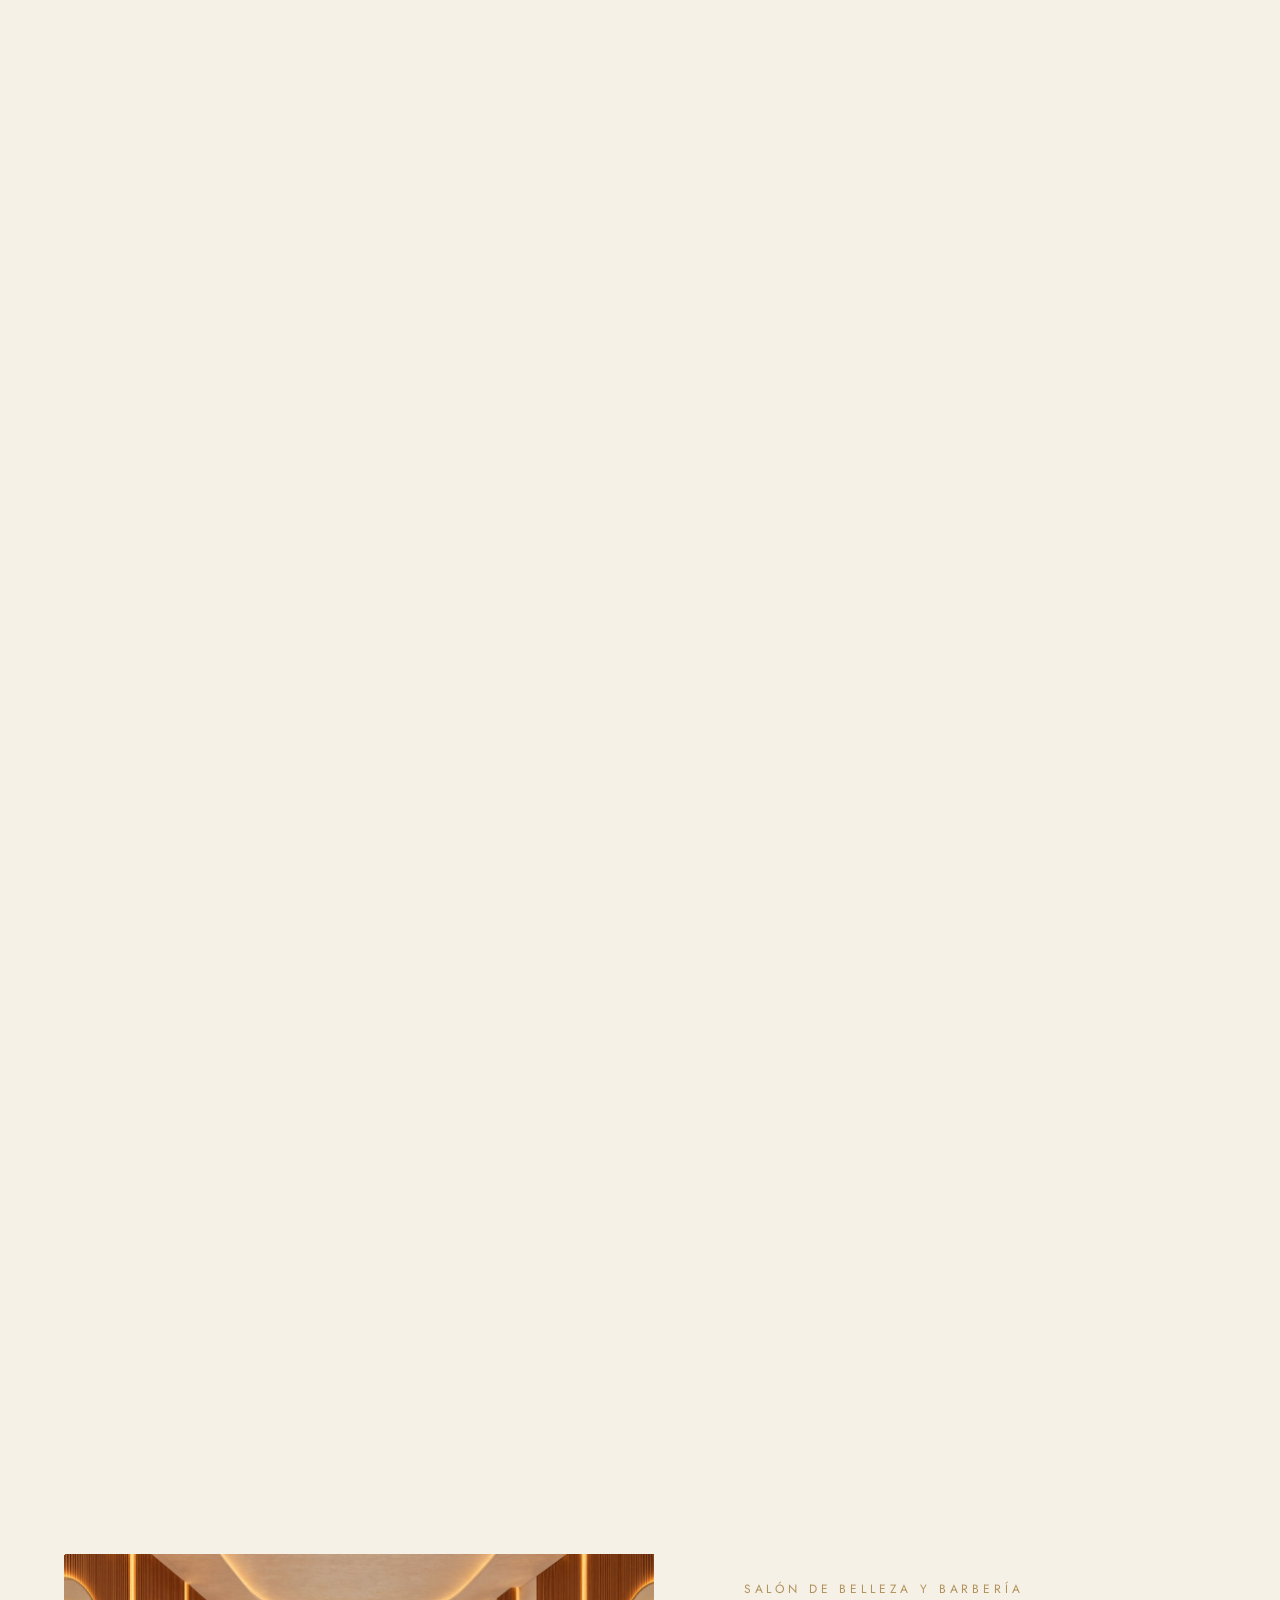
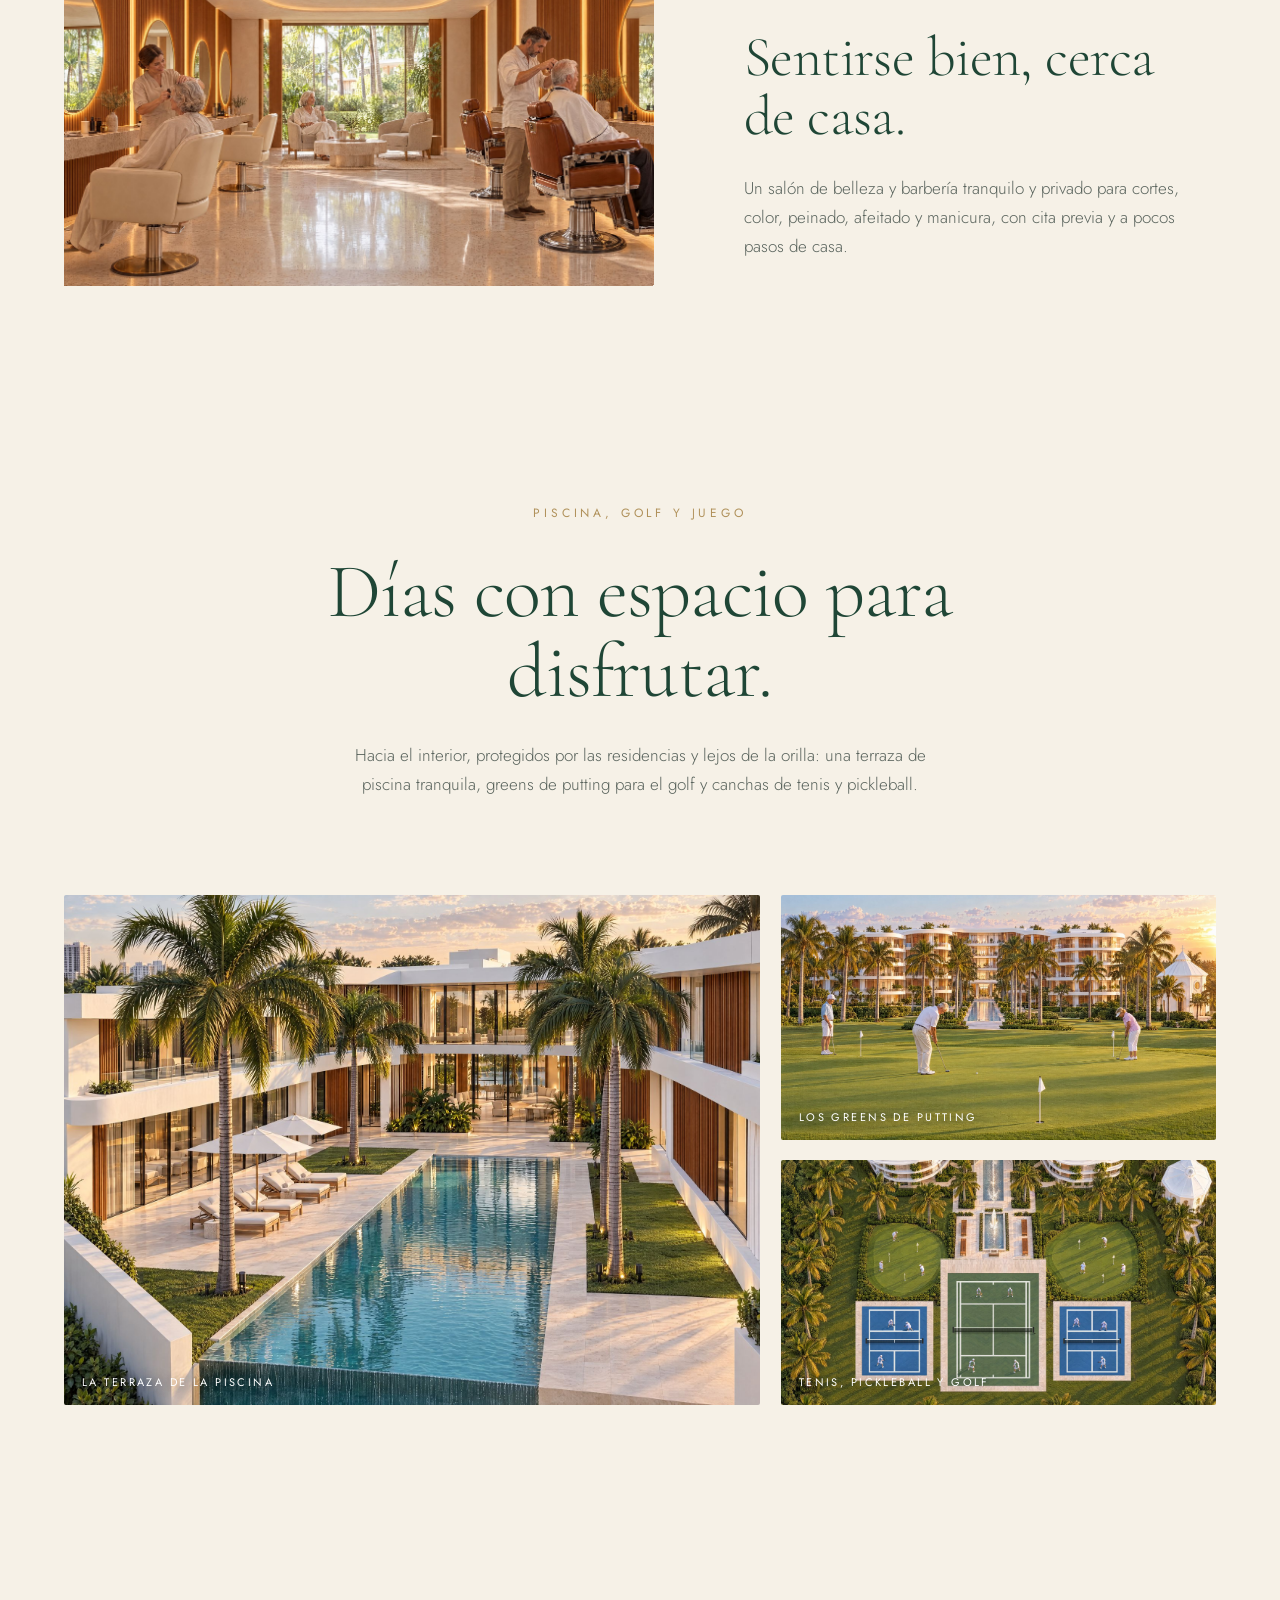
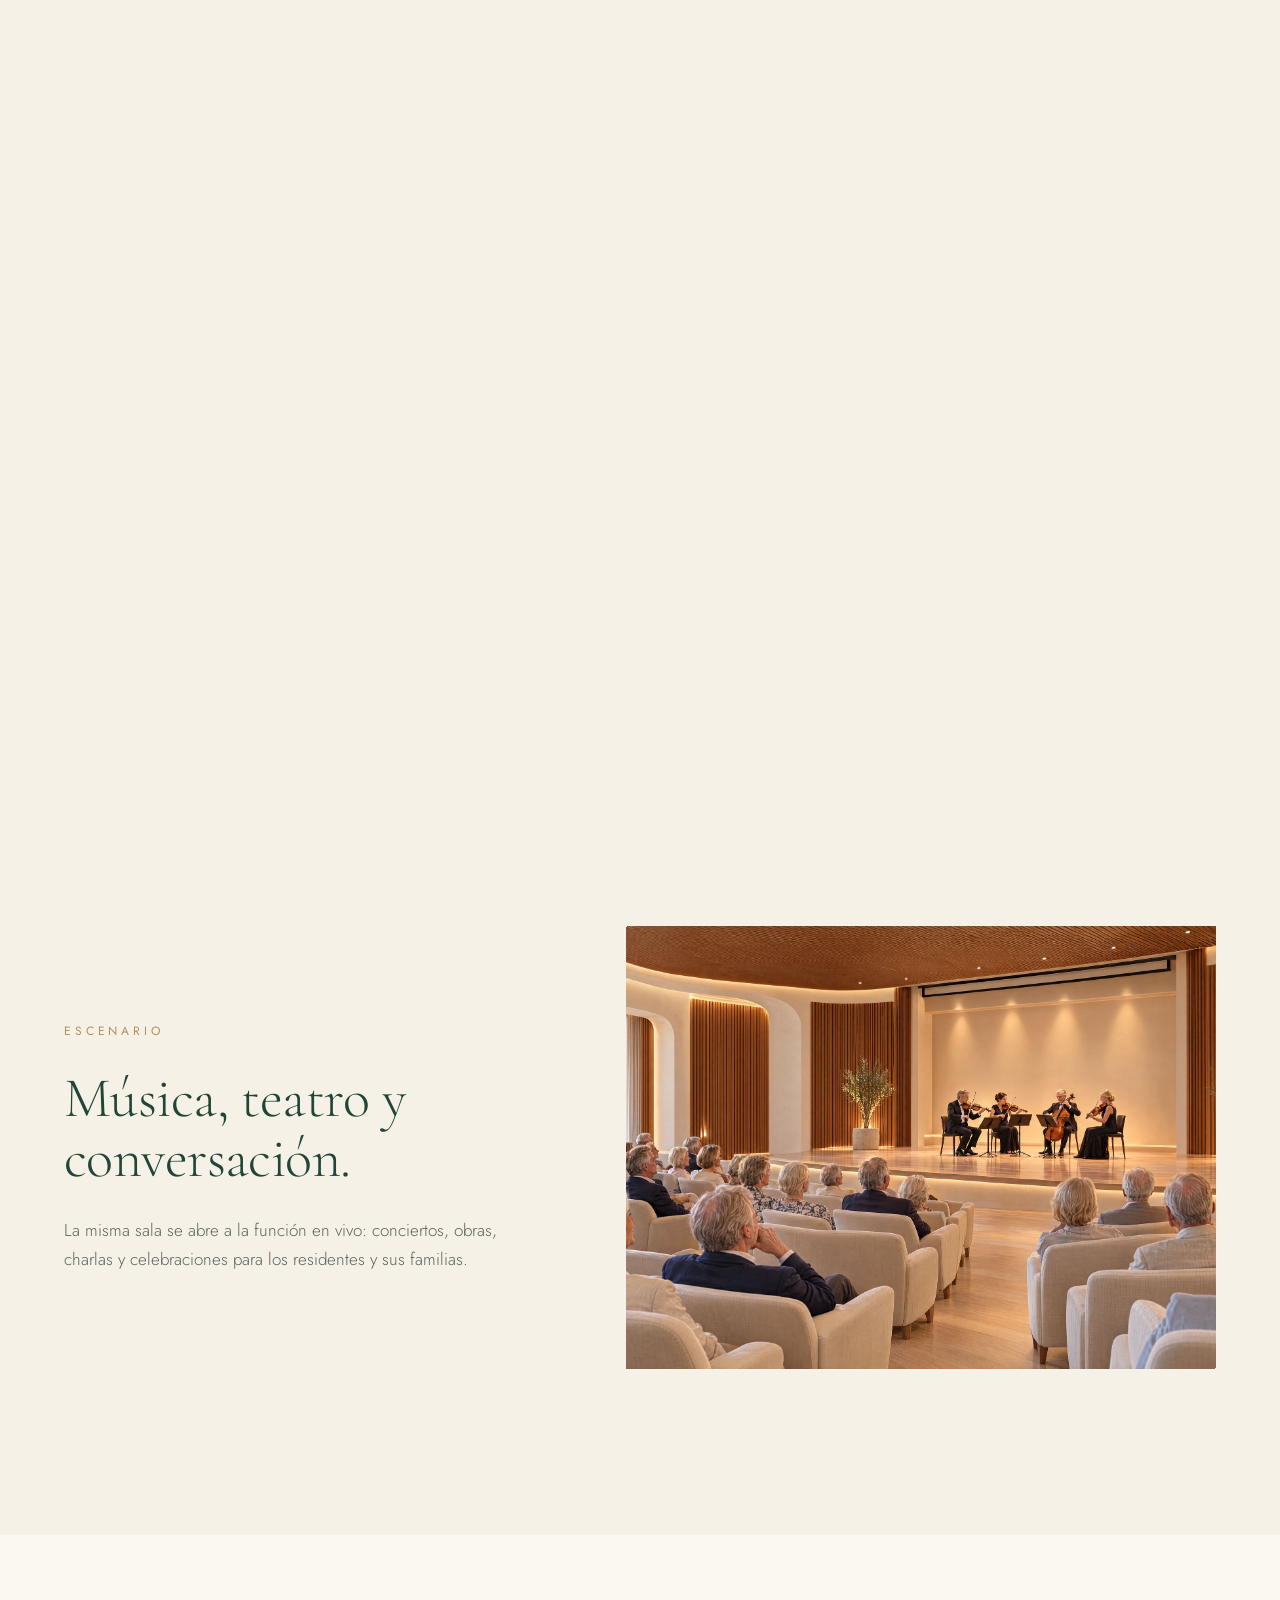
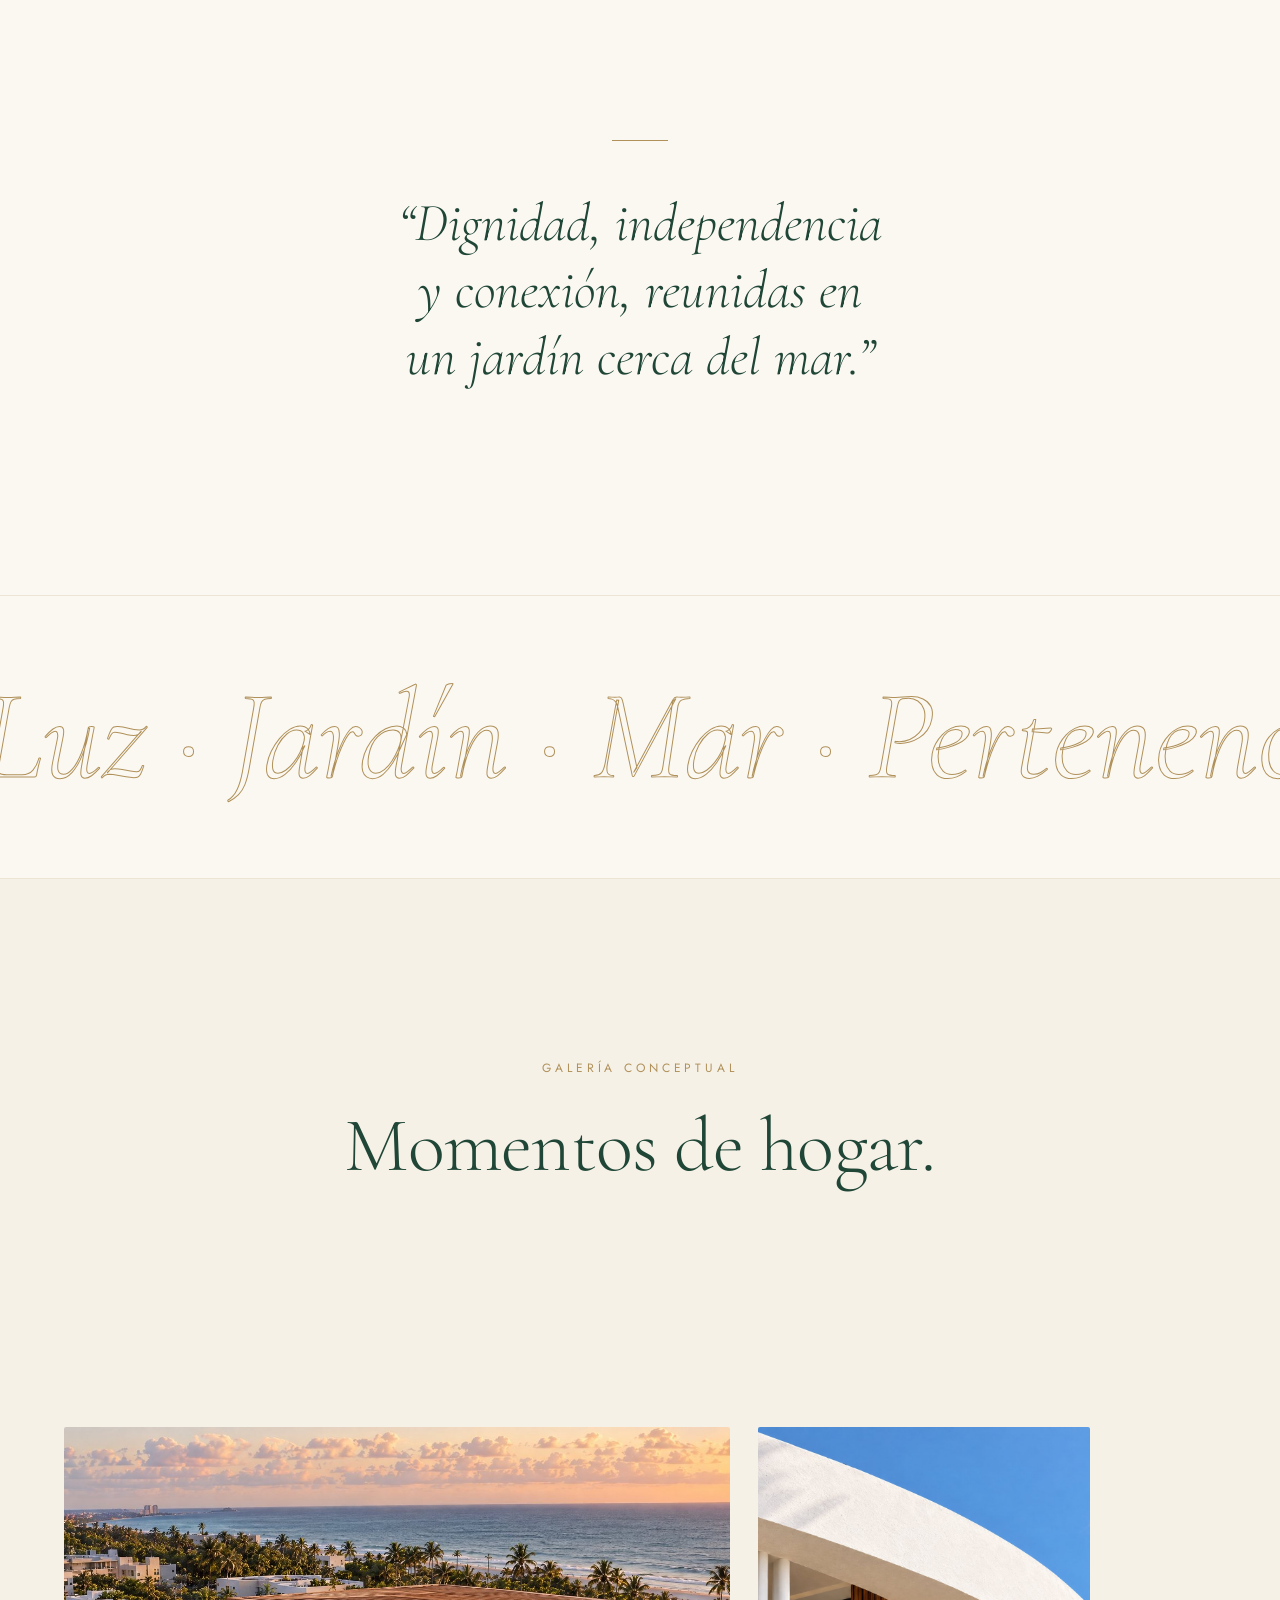
==== commit 4a18e911: "Polish the hero end card after a second review - Replaying from the round button keeps cinema mode e" ====
--- a/es/index.html
+++ b/es/index.html
@@ -25,7 +25,7 @@
   <link href="https://fonts.googleapis.com/css2?family=Cormorant+Garamond:ital,wght@0,300;0,400;0,500;1,300;1,400&family=Jost:wght@300;400;500&display=swap" rel="stylesheet">
   <link rel="preload" as="image" href="/assets/img/aerial.jpg?v=10">
   <link rel="preload" as="image" href="/assets/brand/logo.png?v=2">
-  <link rel="stylesheet" href="/styles.css?v=15">
+  <link rel="stylesheet" href="/styles.css?v=16">
   <script>document.documentElement.classList.add('js');</script>
 </head>
 <body>
@@ -84,7 +84,7 @@
     <span class="cinema__bar cinema__bar--top" aria-hidden="true"></span>
     <span class="cinema__bar cinema__bar--bottom" aria-hidden="true"></span>
     <button class="cinema__skip" id="cinemaSkip" type="button" data-i18n="cinema.skip">Saltar película</button>
-    <p class="label label--hero" data-i18n="label">Visión conceptual · Casa La Piedad, Isla Verde</p>
+    <p class="label label--hero" data-i18n="label">Visión conceptual · Casa La Piedad, Isla Verde</p>
     <button class="hero__sound" id="motionToggle" type="button" aria-pressed="false" data-i18n-aria="hero.pause" aria-label="Pausar película">
       <span class="pause-icon" aria-hidden="true"></span>
     </button>
@@ -314,7 +314,7 @@
   <footer class="closing">
     <img src="/assets/brand/logo.png?v=2" alt="Casa La Piedad Residences. Inspired Living. Personalized Care." class="closing__logo" loading="lazy">
     <p class="closing__line" data-i18n="closing">Un lugar sereno y moderno para sentirse en casa.</p>
-    <p class="label" data-i18n="label">Visión conceptual · Casa La Piedad, Isla Verde</p>
+    <p class="label" data-i18n="label">Visión conceptual · Casa La Piedad, Isla Verde</p>
     <p class="fineprint" data-i18n="disclaimer">Todas las imágenes son conceptuales e ilustran una arquitectura propuesta. No representan un desarrollo existente, aprobado ni con permisos otorgados. Inspiración arquitectónica: Casa La Piedad, de Cotaparedes Arquitectos.</p>
   </footer>
 
@@ -328,6 +328,6 @@
   </div>
 
   <script src="https://cdn.jsdelivr.net/npm/lenis@1.1.13/dist/lenis.min.js" defer></script>
-  <script src="/main.js?v=15" defer></script>
+  <script src="/main.js?v=16" defer></script>
 </body>
 </html>
--- a/styles.css
+++ b/styles.css
@@ -273,9 +273,6 @@
 }
 .hero-end .hero__content { animation: heroEnd 2.2s var(--ease) .2s both; }
 @keyframes heroEnd { from { opacity: 0; transform: translateY(30px); } to { opacity: 1; transform: none; } }
-/* The film fades into the hero photo, which drifts slowly behind the logo. */
-.hero-end .hero__poster { animation: heroRest 24s var(--ease) forwards; }
-@keyframes heroRest { from { transform: scale(1.12); } to { transform: scale(1); } }
 .is-cinema .hero__veil { opacity: .15; }
 .is-cinema .topbar { opacity: 0; pointer-events: none; }
 .cinema__bar {
@@ -307,9 +304,9 @@
   cursor: pointer;
   opacity: 0;
   pointer-events: none;
-  transition: opacity 1s var(--ease) .8s;
-}
-.is-cinema .cinema__skip { opacity: 1; pointer-events: auto; }
+  transition: opacity .4s var(--ease);
+}
+.is-cinema .cinema__skip { opacity: 1; pointer-events: auto; transition: opacity 1s var(--ease) .8s; }
 .cinema__skip:hover { background: rgba(0, 0, 0, .35); }
 
 /* Intro */
@@ -750,9 +747,16 @@
   .gallery__grid { grid-template-columns: 1fr; grid-auto-rows: 72vw; }
   .tile--wide { grid-column: span 1; }
   .tile::after { opacity: 1; transform: none; }
-  .label--hero { right: var(--gutter); bottom: 72px; padding-right: 54px; font-size: 10px; letter-spacing: .18em; }
+  .label--hero { right: var(--gutter); bottom: 72px; padding-right: 54px; font-size: 10px; letter-spacing: .18em; text-wrap: balance; }
   .closing { padding-bottom: 96px; }
   .btn { padding: 16px 30px; }
+}
+
+/* Phones held sideways: the logo and "Explore the Vision" fit on one screen. */
+@media (max-height: 500px) and (orientation: landscape) {
+  .hero { min-height: 0; }
+  .hero__logo { width: auto; height: 30vh; }
+  .hero__content .btn { margin-top: 18px; }
 }
 
 @media (prefers-reduced-motion: reduce) {
